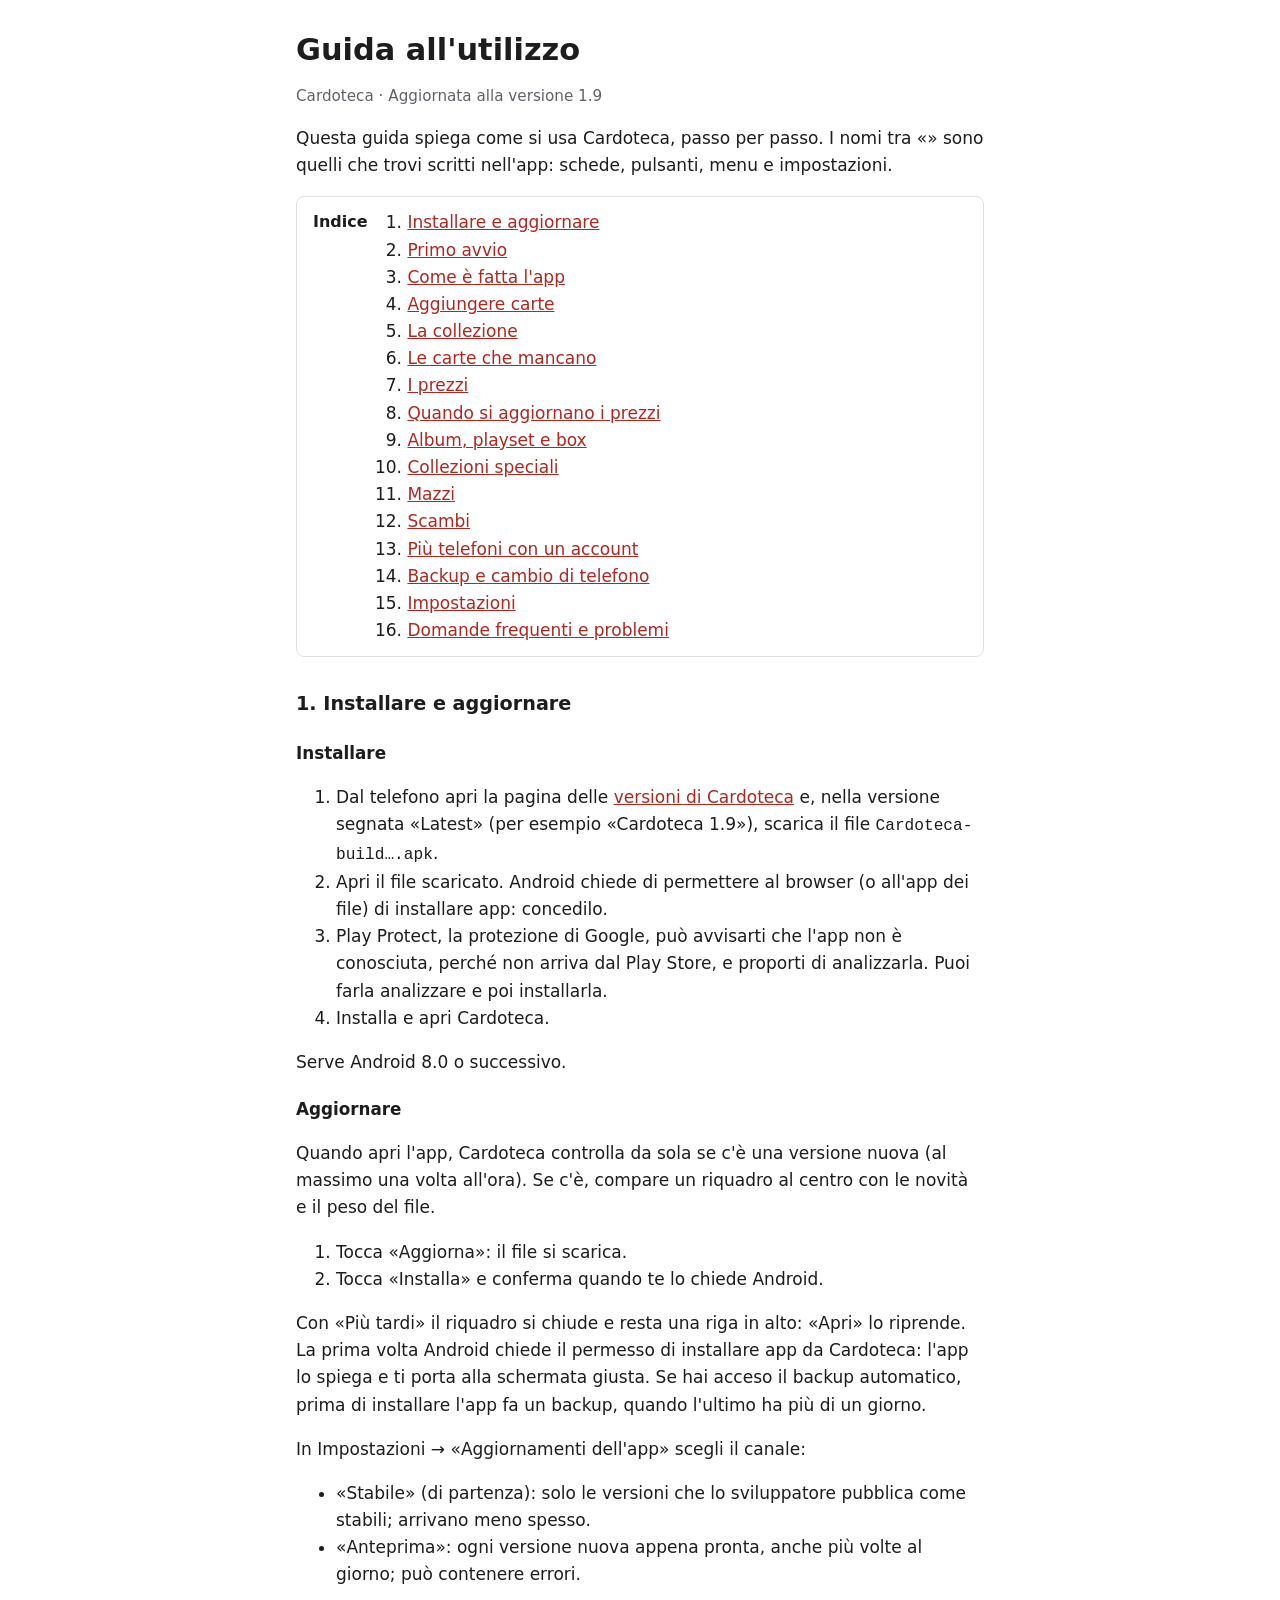
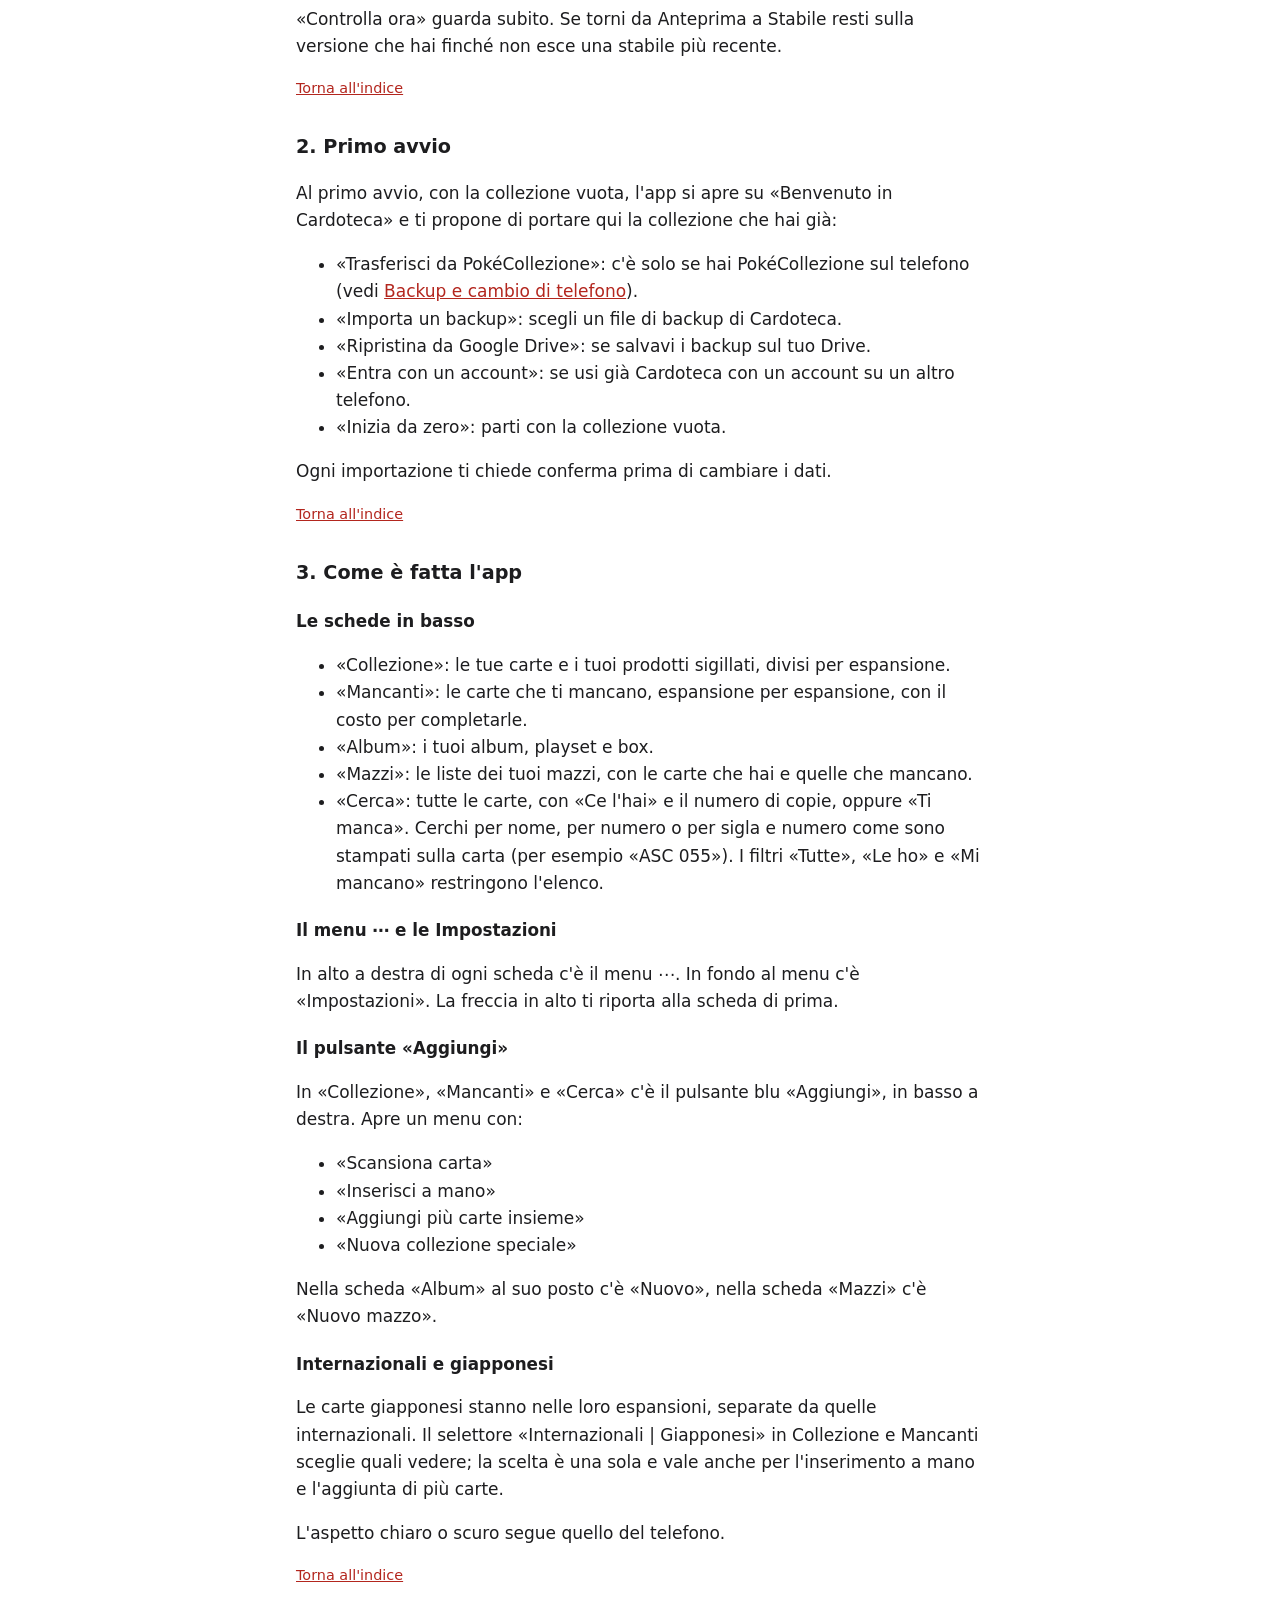
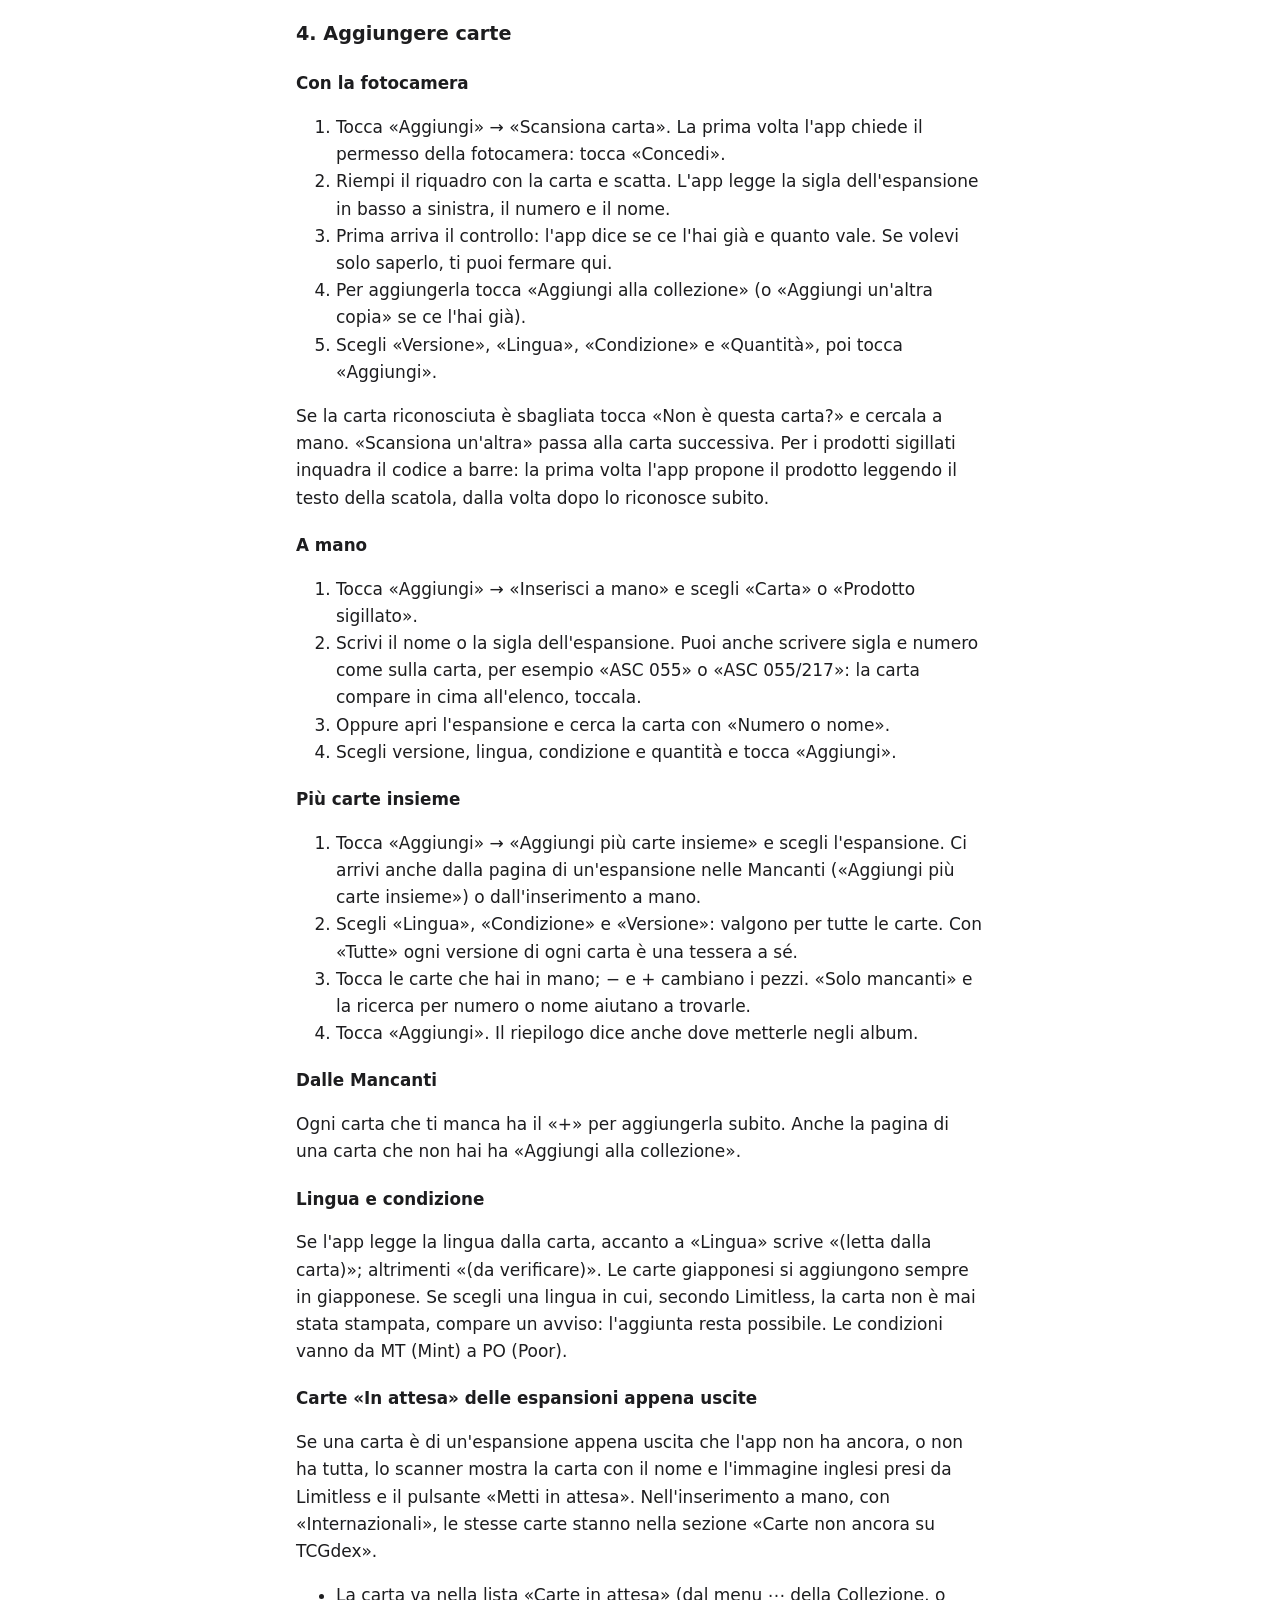
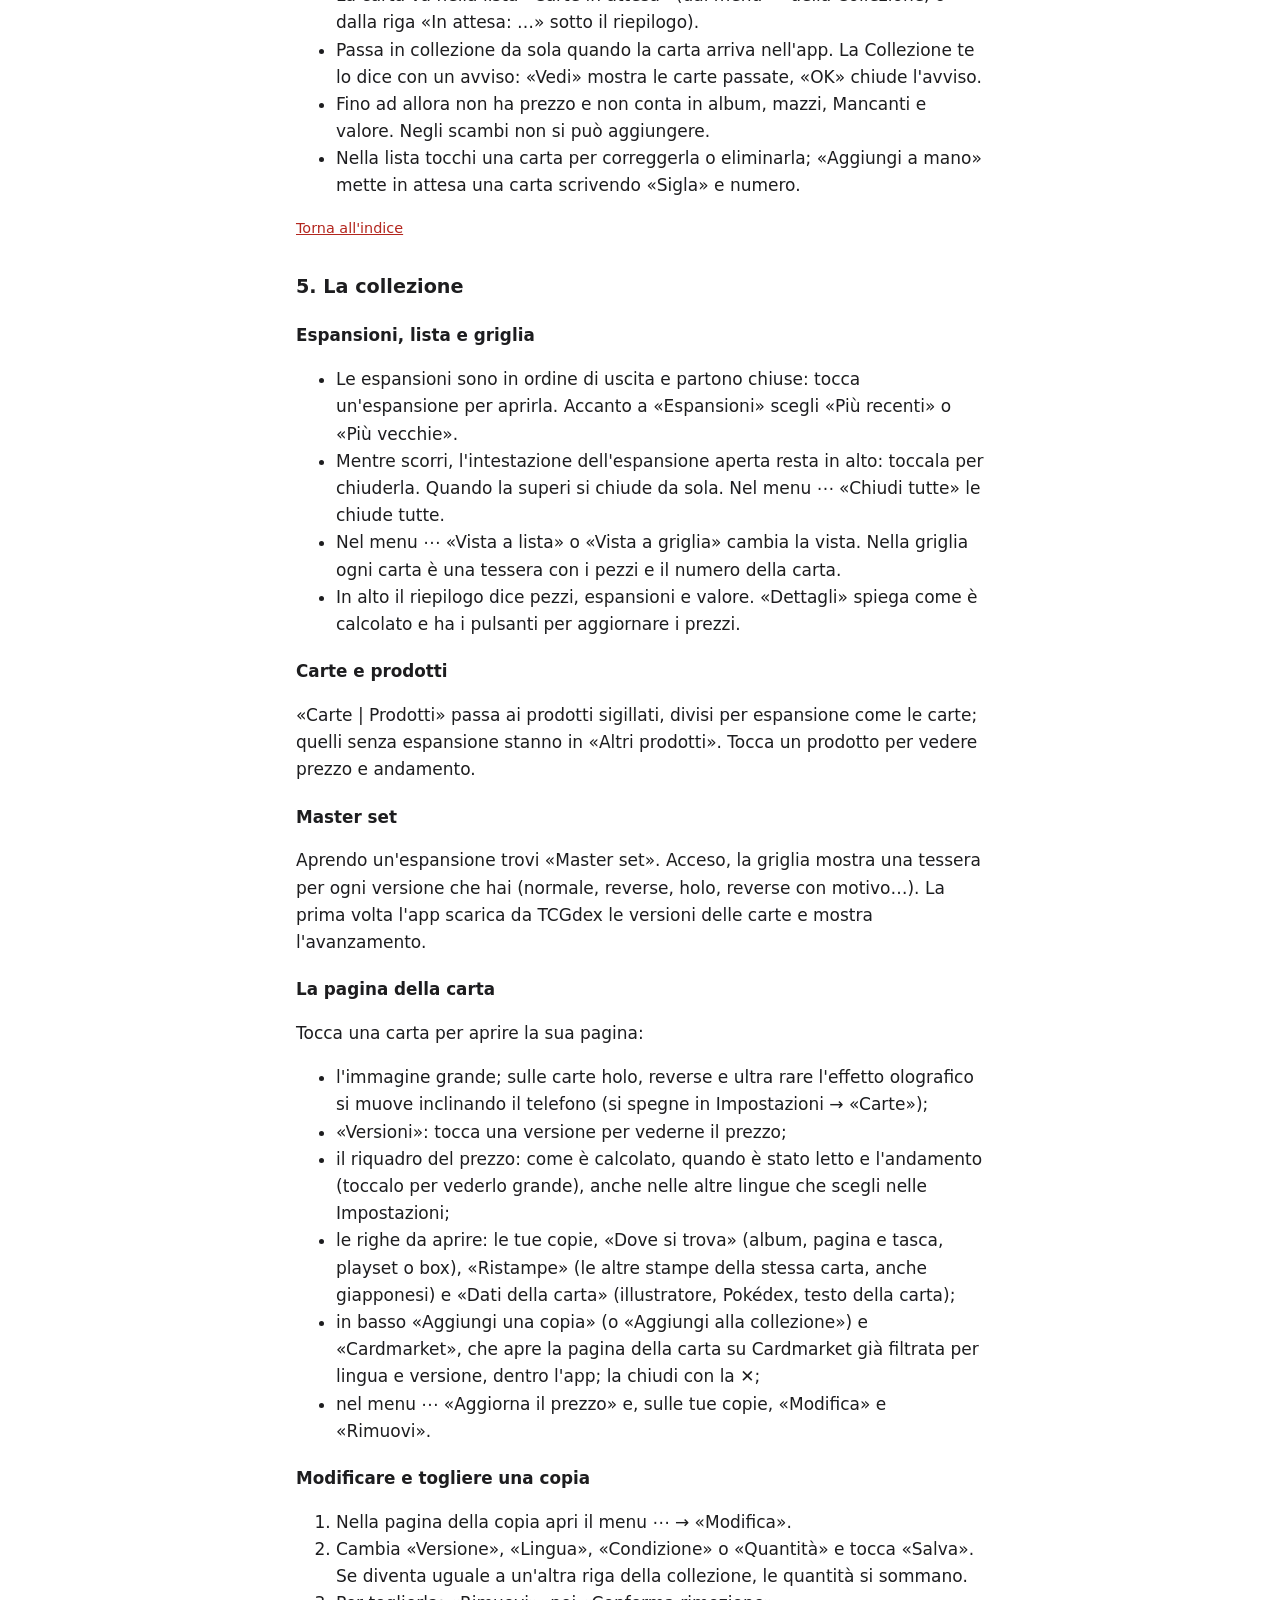
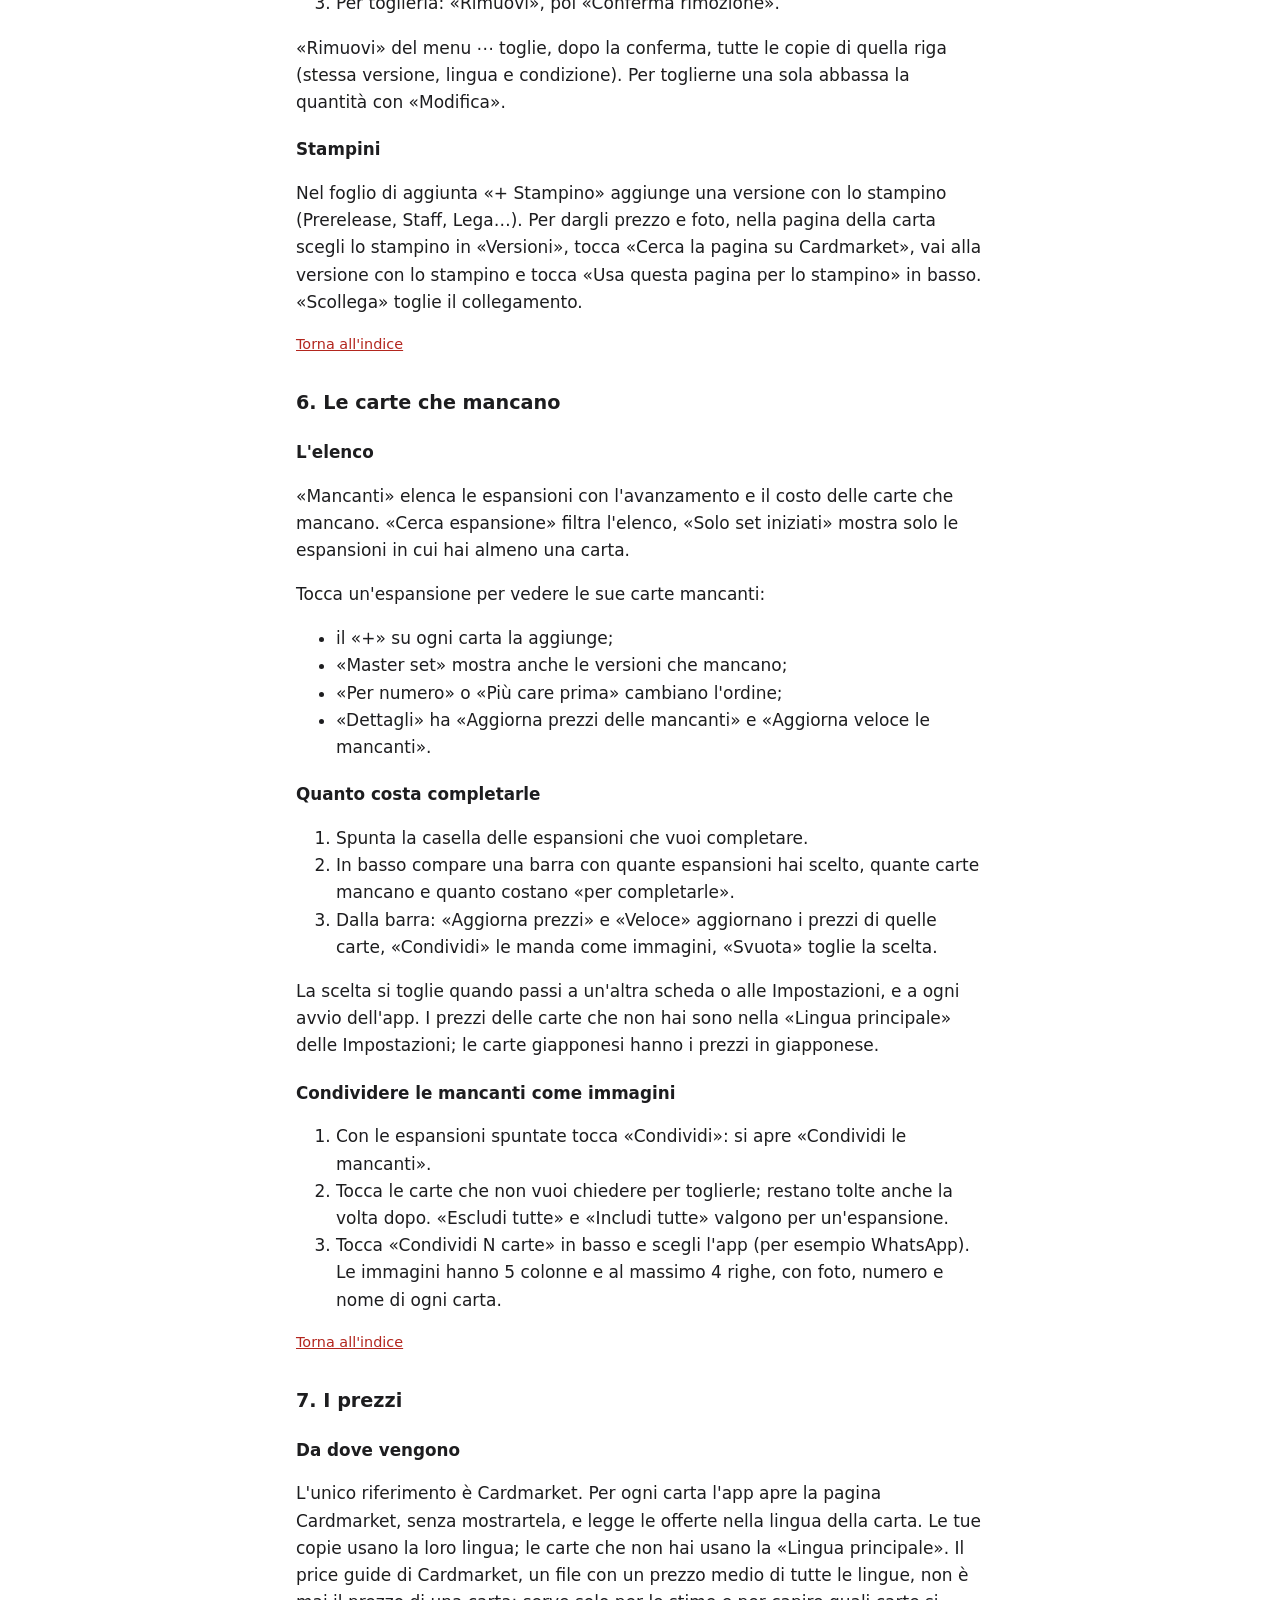
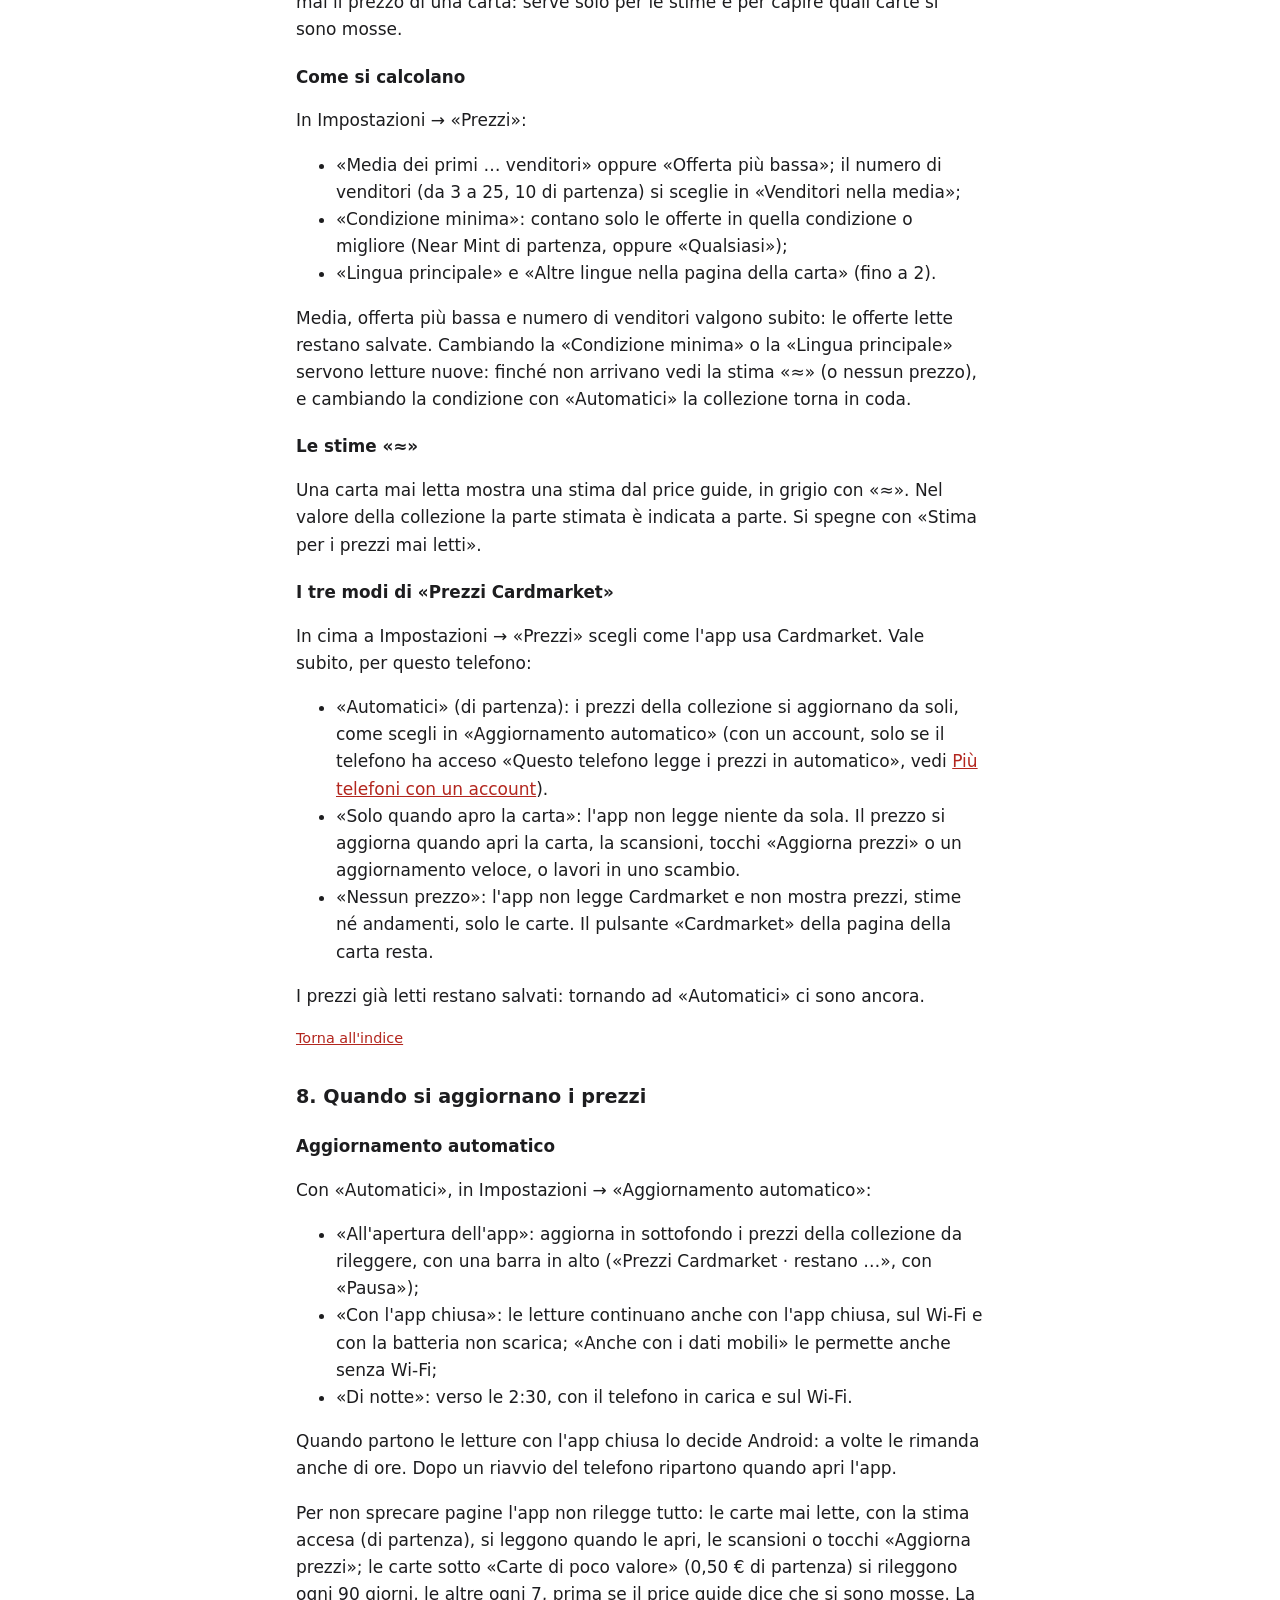
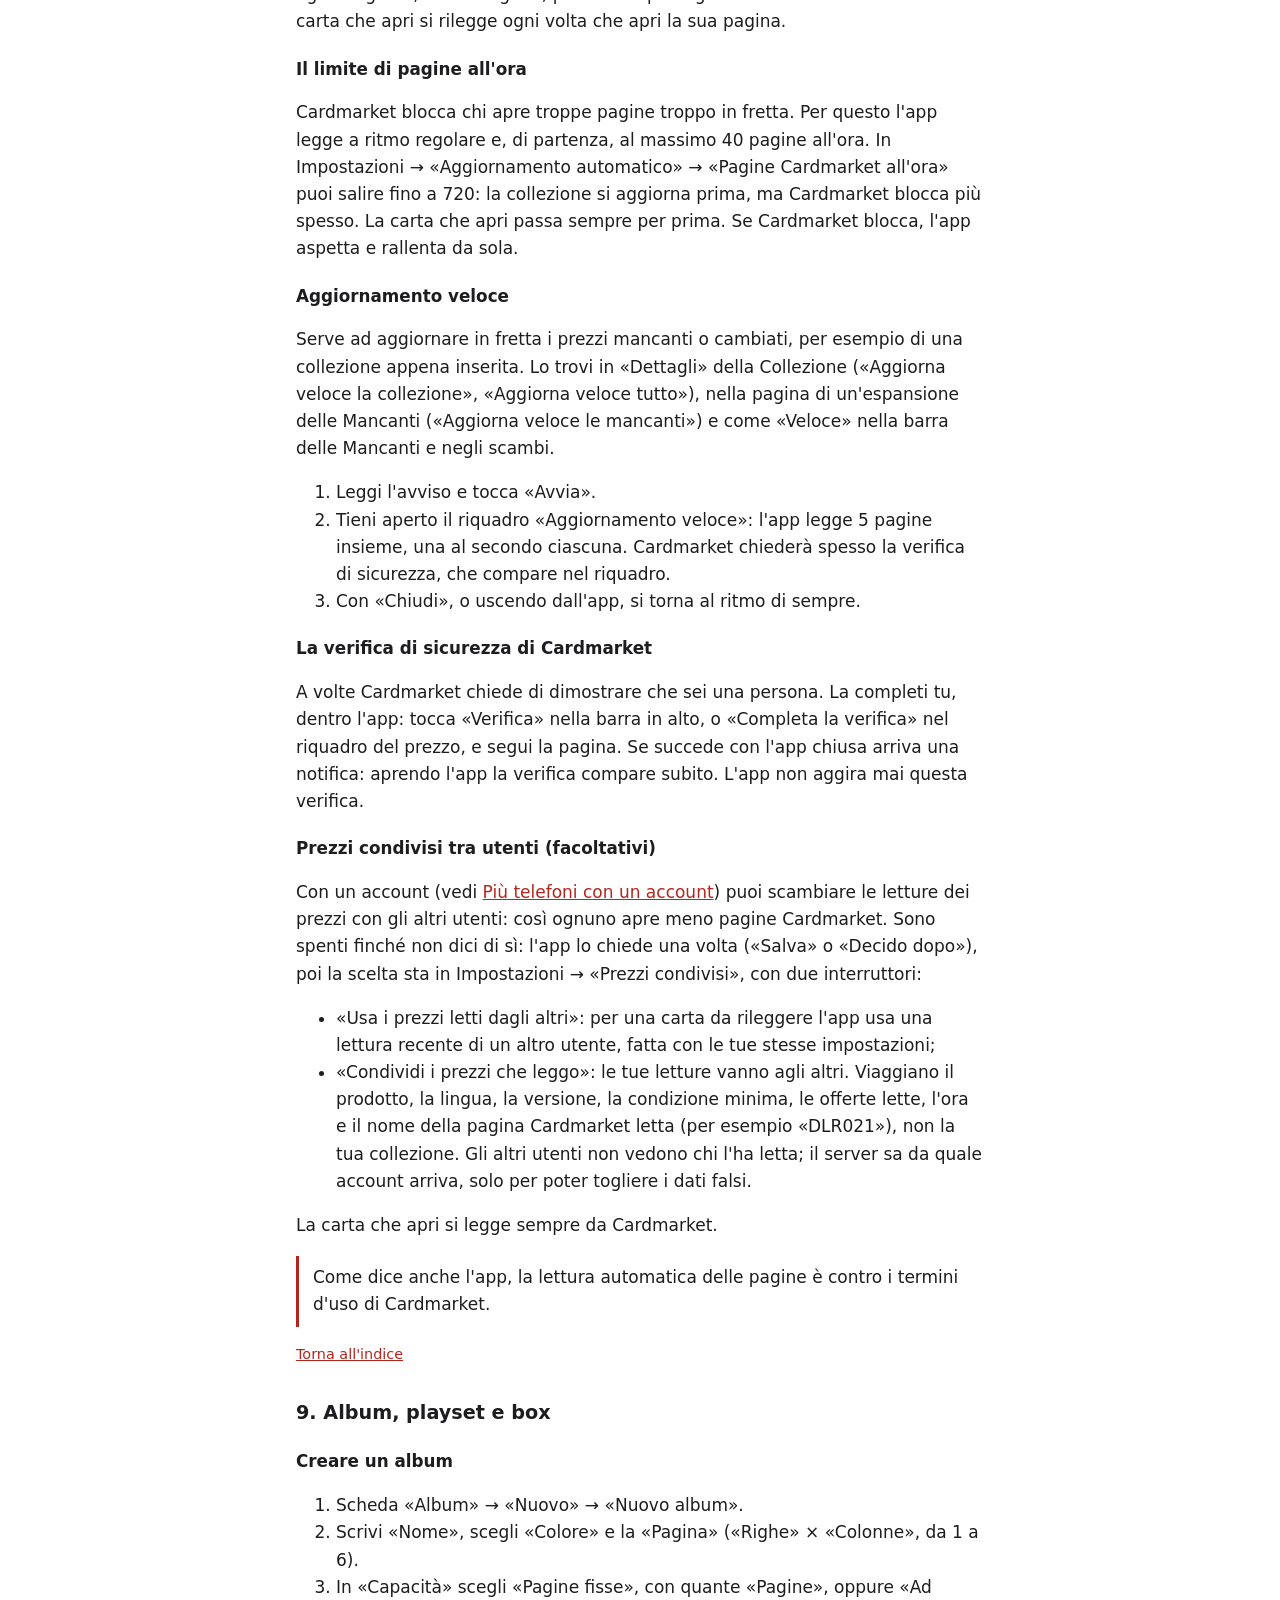
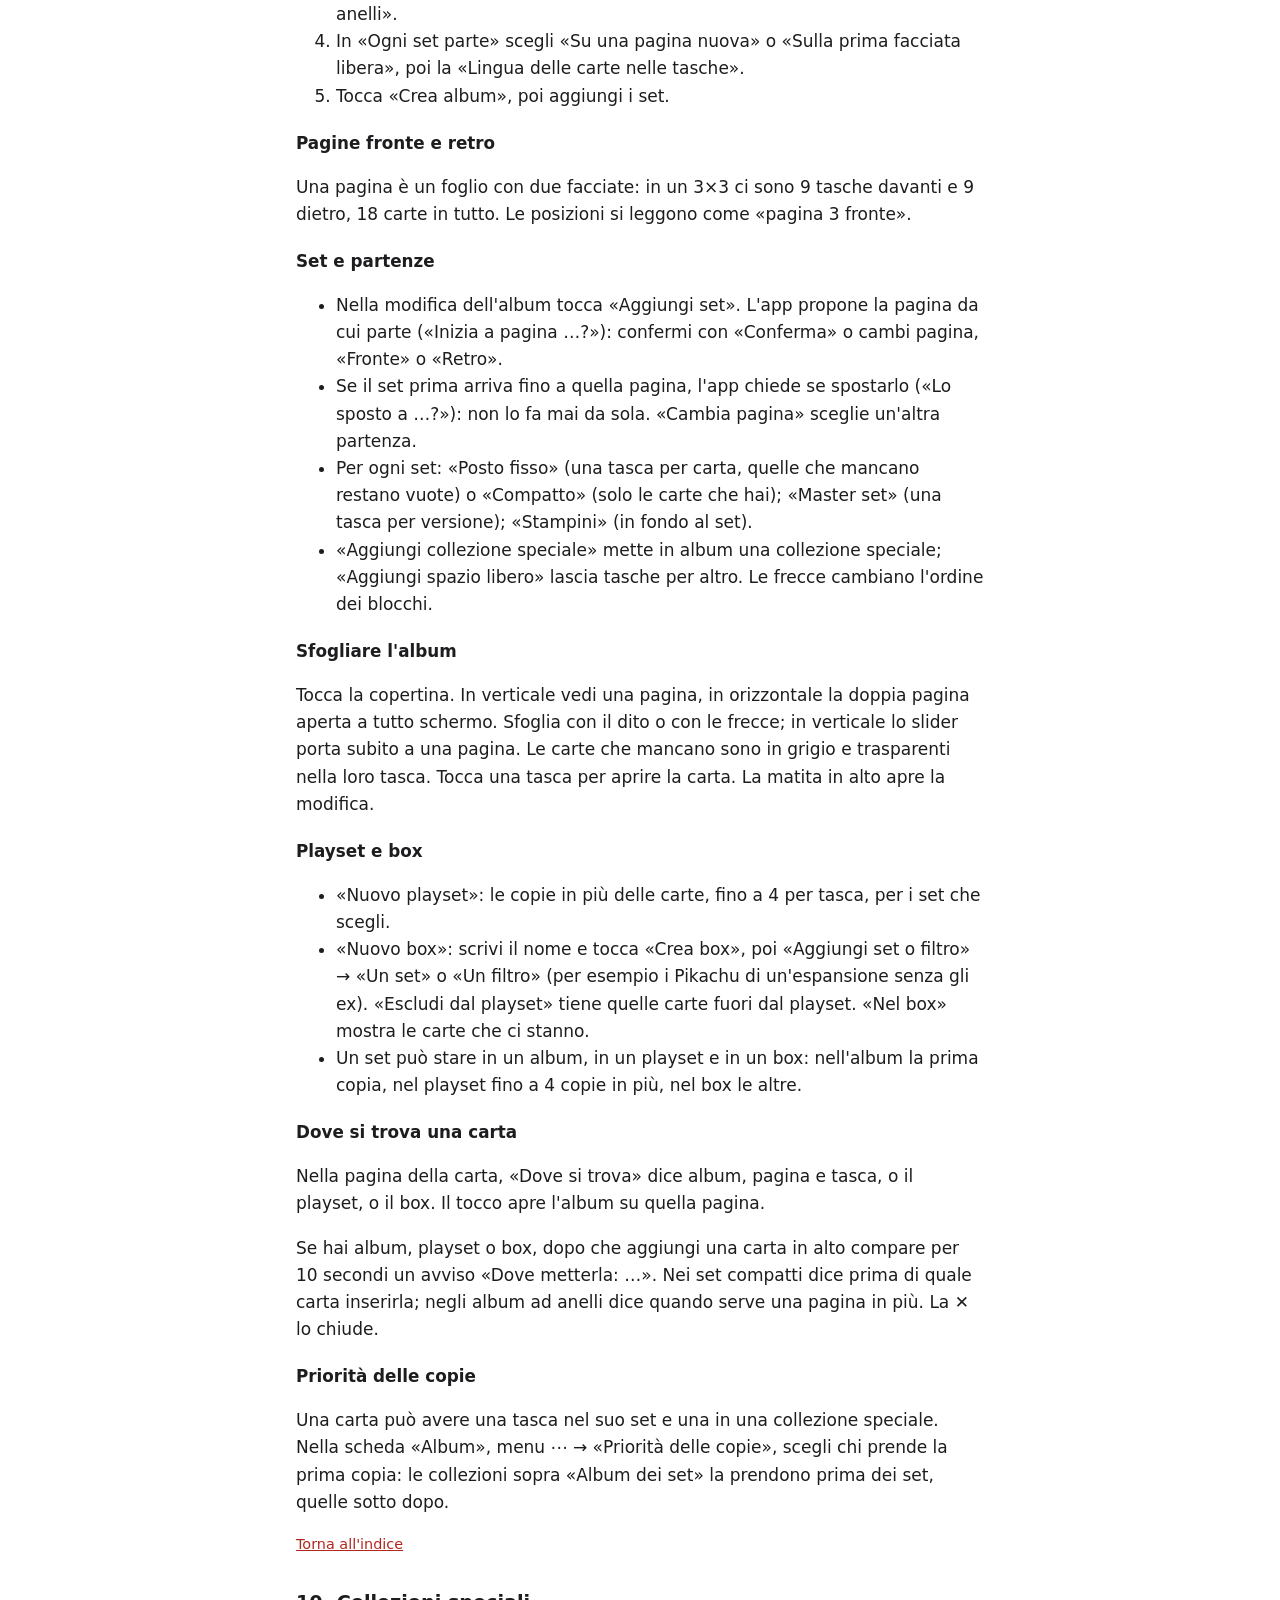
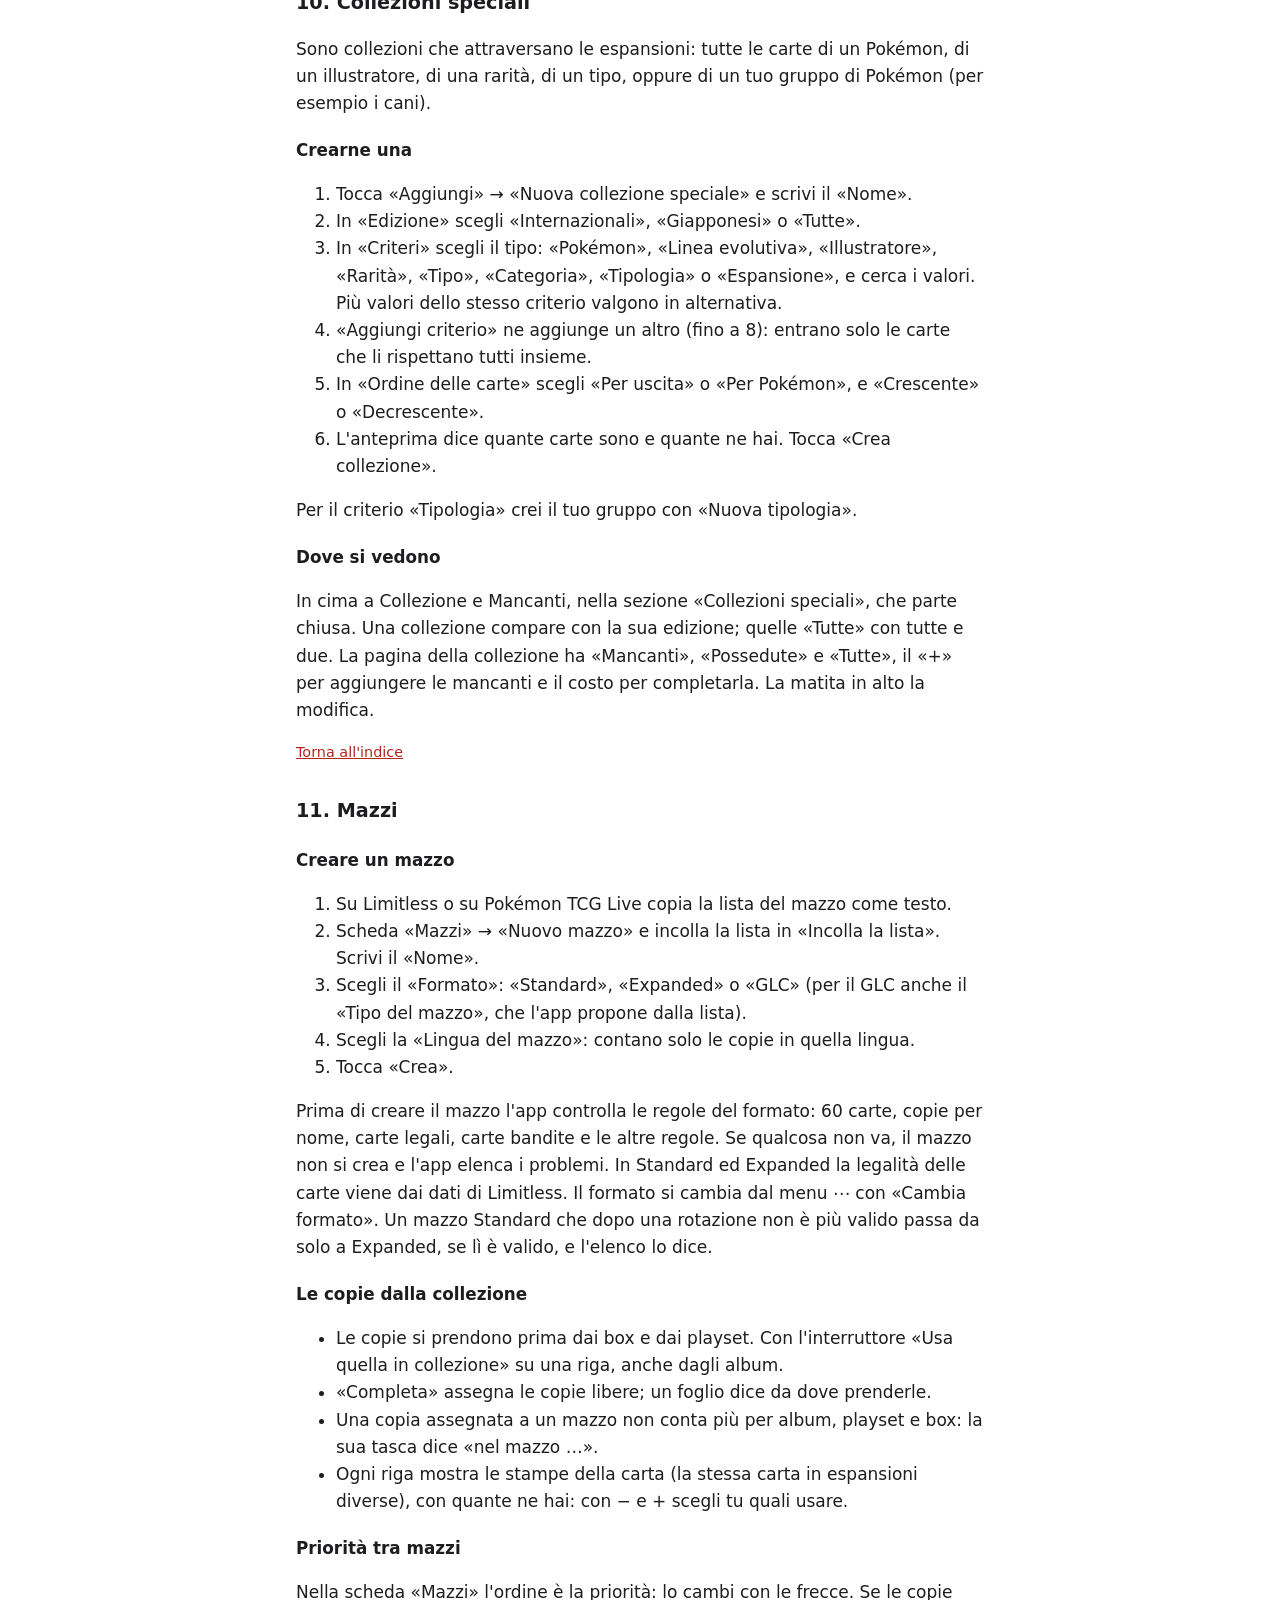
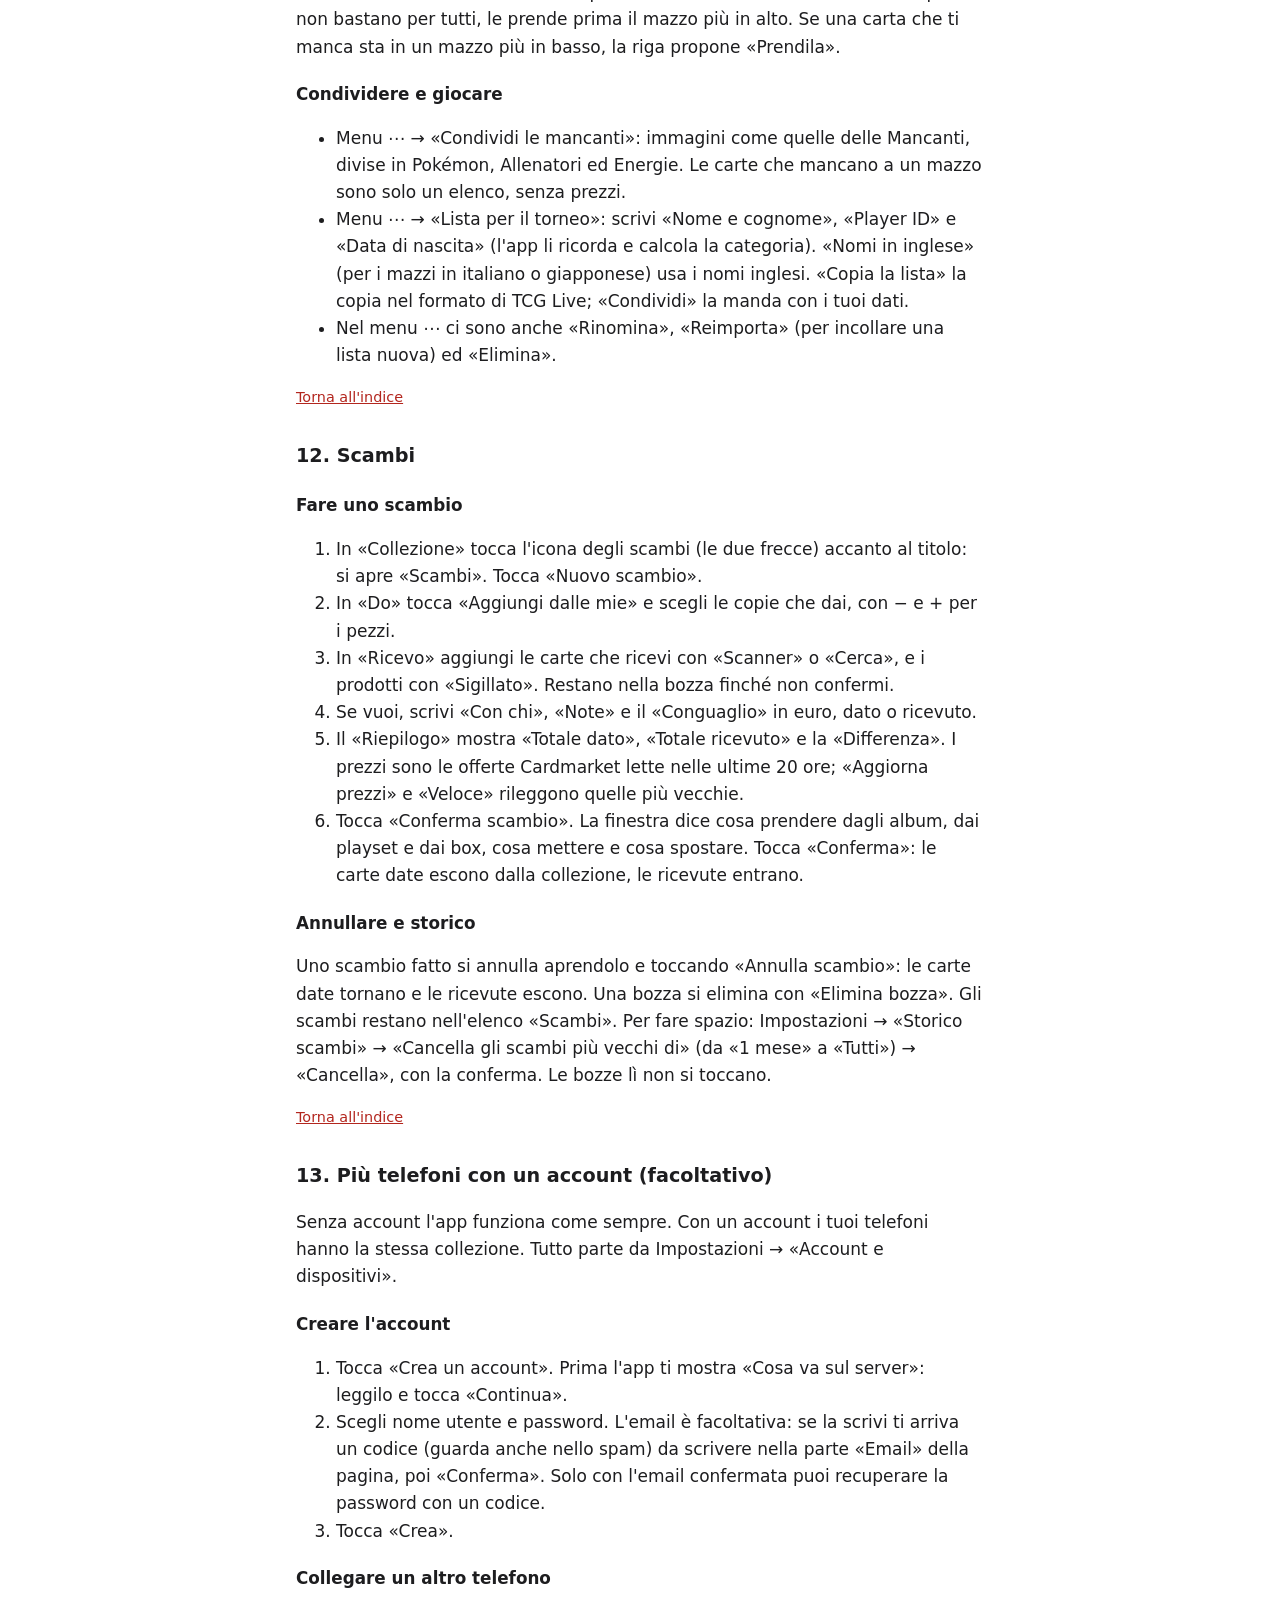
==== docs/guida.html @ 86c16d8f "README e sito" ====
<!doctype html>
<html lang="it">
<head>
<meta charset="utf-8">
<meta name="viewport" content="width=device-width, initial-scale=1">
<title>Guida all'utilizzo di Cardoteca</title>
<meta name="description" content="Come si usa Cardoteca: aggiungere carte, collezione, mancanti, prezzi Cardmarket, album, mazzi, scambi, backup.">
<link rel="stylesheet" href="style.css">
</head>
<body>
<main>
<h1>Guida all'utilizzo</h1>
<p class="muted">Cardoteca · Aggiornata alla versione 1.9</p>
<p>Questa guida spiega come si usa Cardoteca, passo per passo. I nomi tra «» sono quelli che trovi scritti nell'app:
schede, pulsanti, menu e impostazioni.</p>

<nav class="toc" aria-labelledby="indice">
<h2 id="indice">Indice</h2>
<ol>
<li><a href="#installare">Installare e aggiornare</a></li>
<li><a href="#primo-avvio">Primo avvio</a></li>
<li><a href="#come-e-fatta">Come è fatta l'app</a></li>
<li><a href="#aggiungere">Aggiungere carte</a></li>
<li><a href="#collezione">La collezione</a></li>
<li><a href="#mancanti">Le carte che mancano</a></li>
<li><a href="#prezzi">I prezzi</a></li>
<li><a href="#aggiornare-prezzi">Quando si aggiornano i prezzi</a></li>
<li><a href="#album">Album, playset e box</a></li>
<li><a href="#collezioni-speciali">Collezioni speciali</a></li>
<li><a href="#mazzi">Mazzi</a></li>
<li><a href="#scambi">Scambi</a></li>
<li><a href="#account">Più telefoni con un account</a></li>
<li><a href="#backup">Backup e cambio di telefono</a></li>
<li><a href="#impostazioni">Impostazioni</a></li>
<li><a href="#domande">Domande frequenti e problemi</a></li>
</ol>
</nav>

<section id="installare">
<h2>1. Installare e aggiornare</h2>
<h3>Installare</h3>
<ol>
<li>Dal telefono apri la pagina delle <a href="https://github.com/Pizz089/Cardoteca/releases">versioni di Cardoteca</a> e,
nella versione segnata «Latest» (per esempio «Cardoteca 1.9»), scarica il file <code>Cardoteca-build….apk</code>.</li>
<li>Apri il file scaricato. Android chiede di permettere al browser (o all'app dei file) di installare app: concedilo.</li>
<li>Play Protect, la protezione di Google, può avvisarti che l'app non è conosciuta, perché non arriva dal Play Store, e
proporti di analizzarla. Puoi farla analizzare e poi installarla.</li>
<li>Installa e apri Cardoteca.</li>
</ol>
<p>Serve Android 8.0 o successivo.</p>
<h3>Aggiornare</h3>
<p>Quando apri l'app, Cardoteca controlla da sola se c'è una versione nuova (al massimo una volta all'ora). Se c'è,
compare un riquadro al centro con le novità e il peso del file.</p>
<ol>
<li>Tocca «Aggiorna»: il file si scarica.</li>
<li>Tocca «Installa» e conferma quando te lo chiede Android.</li>
</ol>
<p>Con «Più tardi» il riquadro si chiude e resta una riga in alto: «Apri» lo riprende. La prima volta Android chiede il
permesso di installare app da Cardoteca: l'app lo spiega e ti porta alla schermata giusta. Se hai acceso il backup
automatico, prima di installare l'app fa un backup, quando l'ultimo ha più di un giorno.</p>
<p>In Impostazioni → «Aggiornamenti dell'app» scegli il canale:</p>
<ul>
<li>«Stabile» (di partenza): solo le versioni che lo sviluppatore pubblica come stabili; arrivano meno spesso.</li>
<li>«Anteprima»: ogni versione nuova appena pronta, anche più volte al giorno; può contenere errori.</li>
</ul>
<p>«Controlla ora» guarda subito. Se torni da Anteprima a Stabile resti sulla versione che hai finché non esce una
stabile più recente.</p>
<p class="back"><a href="#indice">Torna all'indice</a></p>
</section>

<section id="primo-avvio">
<h2>2. Primo avvio</h2>
<p>Al primo avvio, con la collezione vuota, l'app si apre su «Benvenuto in Cardoteca» e ti propone di portare qui la
collezione che hai già:</p>
<ul>
<li>«Trasferisci da PokéCollezione»: c'è solo se hai PokéCollezione sul telefono (vedi <a href="#backup">Backup e cambio di
telefono</a>).</li>
<li>«Importa un backup»: scegli un file di backup di Cardoteca.</li>
<li>«Ripristina da Google Drive»: se salvavi i backup sul tuo Drive.</li>
<li>«Entra con un account»: se usi già Cardoteca con un account su un altro telefono.</li>
<li>«Inizia da zero»: parti con la collezione vuota.</li>
</ul>
<p>Ogni importazione ti chiede conferma prima di cambiare i dati.</p>
<p class="back"><a href="#indice">Torna all'indice</a></p>
</section>

<section id="come-e-fatta">
<h2>3. Come è fatta l'app</h2>
<h3>Le schede in basso</h3>
<ul>
<li>«Collezione»: le tue carte e i tuoi prodotti sigillati, divisi per espansione.</li>
<li>«Mancanti»: le carte che ti mancano, espansione per espansione, con il costo per completarle.</li>
<li>«Album»: i tuoi album, playset e box.</li>
<li>«Mazzi»: le liste dei tuoi mazzi, con le carte che hai e quelle che mancano.</li>
<li>«Cerca»: tutte le carte, con «Ce l'hai» e il numero di copie, oppure «Ti manca». Cerchi per nome, per numero o per
sigla e numero come sono stampati sulla carta (per esempio «ASC 055»). I filtri «Tutte», «Le ho» e «Mi mancano»
restringono l'elenco.</li>
</ul>
<h3>Il menu ⋯ e le Impostazioni</h3>
<p>In alto a destra di ogni scheda c'è il menu ⋯. In fondo al menu c'è «Impostazioni». La freccia in alto ti riporta alla
scheda di prima.</p>
<h3>Il pulsante «Aggiungi»</h3>
<p>In «Collezione», «Mancanti» e «Cerca» c'è il pulsante blu «Aggiungi», in basso a destra. Apre un menu con:</p>
<ul>
<li>«Scansiona carta»</li>
<li>«Inserisci a mano»</li>
<li>«Aggiungi più carte insieme»</li>
<li>«Nuova collezione speciale»</li>
</ul>
<p>Nella scheda «Album» al suo posto c'è «Nuovo», nella scheda «Mazzi» c'è «Nuovo mazzo».</p>
<h3>Internazionali e giapponesi</h3>
<p>Le carte giapponesi stanno nelle loro espansioni, separate da quelle internazionali. Il selettore «Internazionali |
Giapponesi» in Collezione e Mancanti sceglie quali vedere; la scelta è una sola e vale anche per l'inserimento a mano e
l'aggiunta di più carte.</p>
<p>L'aspetto chiaro o scuro segue quello del telefono.</p>
<p class="back"><a href="#indice">Torna all'indice</a></p>
</section>

<section id="aggiungere">
<h2>4. Aggiungere carte</h2>
<h3>Con la fotocamera</h3>
<ol>
<li>Tocca «Aggiungi» → «Scansiona carta». La prima volta l'app chiede il permesso della fotocamera: tocca «Concedi».</li>
<li>Riempi il riquadro con la carta e scatta. L'app legge la sigla dell'espansione in basso a sinistra, il numero e il
nome.</li>
<li>Prima arriva il controllo: l'app dice se ce l'hai già e quanto vale. Se volevi solo saperlo, ti puoi fermare
qui.</li>
<li>Per aggiungerla tocca «Aggiungi alla collezione» (o «Aggiungi un'altra copia» se ce l'hai già).</li>
<li>Scegli «Versione», «Lingua», «Condizione» e «Quantità», poi tocca «Aggiungi».</li>
</ol>
<p>Se la carta riconosciuta è sbagliata tocca «Non è questa carta?» e cercala a mano. «Scansiona un'altra» passa alla carta
successiva. Per i prodotti sigillati inquadra il codice a barre: la prima volta l'app propone il prodotto leggendo il
testo della scatola, dalla volta dopo lo riconosce subito.</p>
<h3>A mano</h3>
<ol>
<li>Tocca «Aggiungi» → «Inserisci a mano» e scegli «Carta» o «Prodotto sigillato».</li>
<li>Scrivi il nome o la sigla dell'espansione. Puoi anche scrivere sigla e numero come sulla carta, per esempio «ASC 055»
o «ASC 055/217»: la carta compare in cima all'elenco, toccala.</li>
<li>Oppure apri l'espansione e cerca la carta con «Numero o nome».</li>
<li>Scegli versione, lingua, condizione e quantità e tocca «Aggiungi».</li>
</ol>
<h3>Più carte insieme</h3>
<ol>
<li>Tocca «Aggiungi» → «Aggiungi più carte insieme» e scegli l'espansione. Ci arrivi anche dalla pagina di un'espansione
nelle Mancanti («Aggiungi più carte insieme») o dall'inserimento a mano.</li>
<li>Scegli «Lingua», «Condizione» e «Versione»: valgono per tutte le carte. Con «Tutte» ogni versione di ogni carta è una
tessera a sé.</li>
<li>Tocca le carte che hai in mano; − e + cambiano i pezzi. «Solo mancanti» e la ricerca per numero o nome aiutano a
trovarle.</li>
<li>Tocca «Aggiungi». Il riepilogo dice anche dove metterle negli album.</li>
</ol>
<h3>Dalle Mancanti</h3>
<p>Ogni carta che ti manca ha il «+» per aggiungerla subito. Anche la pagina di una carta che non hai ha «Aggiungi alla
collezione».</p>
<h3>Lingua e condizione</h3>
<p>Se l'app legge la lingua dalla carta, accanto a «Lingua» scrive «(letta dalla carta)»; altrimenti «(da verificare)». Le
carte giapponesi si aggiungono sempre in giapponese. Se scegli una lingua in cui, secondo Limitless, la carta non è mai
stata stampata, compare un avviso: l'aggiunta resta possibile. Le condizioni vanno da MT (Mint) a PO (Poor).</p>
<h3>Carte «In attesa» delle espansioni appena uscite</h3>
<p>Se una carta è di un'espansione appena uscita che l'app non ha ancora, o non ha tutta, lo scanner mostra la carta con il
nome e l'immagine inglesi presi da Limitless e il pulsante «Metti in attesa». Nell'inserimento a mano, con
«Internazionali», le stesse carte stanno nella sezione «Carte non ancora su TCGdex».</p>
<ul>
<li>La carta va nella lista «Carte in attesa» (dal menu ⋯ della Collezione, o dalla riga «In attesa: …» sotto il
riepilogo).</li>
<li>Passa in collezione da sola quando la carta arriva nell'app. La Collezione te lo dice con un avviso: «Vedi» mostra
le carte passate, «OK» chiude l'avviso.</li>
<li>Fino ad allora non ha prezzo e non conta in album, mazzi, Mancanti e valore. Negli scambi non si può aggiungere.</li>
<li>Nella lista tocchi una carta per correggerla o eliminarla; «Aggiungi a mano» mette in attesa una carta scrivendo
«Sigla» e numero.</li>
</ul>
<p class="back"><a href="#indice">Torna all'indice</a></p>
</section>

<section id="collezione">
<h2>5. La collezione</h2>
<h3>Espansioni, lista e griglia</h3>
<ul>
<li>Le espansioni sono in ordine di uscita e partono chiuse: tocca un'espansione per aprirla. Accanto a «Espansioni»
scegli «Più recenti» o «Più vecchie».</li>
<li>Mentre scorri, l'intestazione dell'espansione aperta resta in alto: toccala per chiuderla. Quando la superi si chiude
da sola. Nel menu ⋯ «Chiudi tutte» le chiude tutte.</li>
<li>Nel menu ⋯ «Vista a lista» o «Vista a griglia» cambia la vista. Nella griglia ogni carta è una tessera con i pezzi e
il numero della carta.</li>
<li>In alto il riepilogo dice pezzi, espansioni e valore. «Dettagli» spiega come è calcolato e ha i pulsanti per
aggiornare i prezzi.</li>
</ul>
<h3>Carte e prodotti</h3>
<p>«Carte | Prodotti» passa ai prodotti sigillati, divisi per espansione come le carte; quelli senza espansione stanno in
«Altri prodotti». Tocca un prodotto per vedere prezzo e andamento.</p>
<h3>Master set</h3>
<p>Aprendo un'espansione trovi «Master set». Acceso, la griglia mostra una tessera per ogni versione che hai (normale,
reverse, holo, reverse con motivo…). La prima volta l'app scarica da TCGdex le versioni delle carte e mostra
l'avanzamento.</p>
<h3>La pagina della carta</h3>
<p>Tocca una carta per aprire la sua pagina:</p>
<ul>
<li>l'immagine grande; sulle carte holo, reverse e ultra rare l'effetto olografico si muove inclinando il telefono (si spegne in Impostazioni → «Carte»);</li>
<li>«Versioni»: tocca una versione per vederne il prezzo;</li>
<li>il riquadro del prezzo: come è calcolato, quando è stato letto e l'andamento (toccalo per vederlo grande), anche nelle
altre lingue che scegli nelle Impostazioni;</li>
<li>le righe da aprire: le tue copie, «Dove si trova» (album, pagina e tasca, playset o box), «Ristampe» (le altre stampe
della stessa carta, anche giapponesi) e «Dati della carta» (illustratore, Pokédex, testo della carta);</li>
<li>in basso «Aggiungi una copia» (o «Aggiungi alla collezione») e «Cardmarket», che apre la pagina della carta su
Cardmarket già filtrata per lingua e versione, dentro l'app; la chiudi con la ✕;</li>
<li>nel menu ⋯ «Aggiorna il prezzo» e, sulle tue copie, «Modifica» e «Rimuovi».</li>
</ul>
<h3>Modificare e togliere una copia</h3>
<ol>
<li>Nella pagina della copia apri il menu ⋯ → «Modifica».</li>
<li>Cambia «Versione», «Lingua», «Condizione» o «Quantità» e tocca «Salva». Se diventa uguale a un'altra riga della
collezione, le quantità si sommano.</li>
<li>Per toglierla: «Rimuovi», poi «Conferma rimozione».</li>
</ol>
<p>«Rimuovi» del menu ⋯ toglie, dopo la conferma, tutte le copie di quella riga (stessa versione, lingua e condizione). Per
toglierne una sola abbassa la quantità con «Modifica».</p>
<h3>Stampini</h3>
<p>Nel foglio di aggiunta «+ Stampino» aggiunge una versione con lo stampino (Prerelease, Staff, Lega…). Per dargli prezzo
e foto, nella pagina della carta scegli lo stampino in «Versioni», tocca «Cerca la pagina su Cardmarket», vai alla versione
con lo stampino e tocca «Usa questa pagina per lo stampino» in basso. «Scollega» toglie il collegamento.</p>
<p class="back"><a href="#indice">Torna all'indice</a></p>
</section>

<section id="mancanti">
<h2>6. Le carte che mancano</h2>
<h3>L'elenco</h3>
<p>«Mancanti» elenca le espansioni con l'avanzamento e il costo delle carte che mancano. «Cerca espansione» filtra
l'elenco, «Solo set iniziati» mostra solo le espansioni in cui hai almeno una carta.</p>
<p>Tocca un'espansione per vedere le sue carte mancanti:</p>
<ul>
<li>il «+» su ogni carta la aggiunge;</li>
<li>«Master set» mostra anche le versioni che mancano;</li>
<li>«Per numero» o «Più care prima» cambiano l'ordine;</li>
<li>«Dettagli» ha «Aggiorna prezzi delle mancanti» e «Aggiorna veloce le mancanti».</li>
</ul>
<h3>Quanto costa completarle</h3>
<ol>
<li>Spunta la casella delle espansioni che vuoi completare.</li>
<li>In basso compare una barra con quante espansioni hai scelto, quante carte mancano e quanto costano «per
completarle».</li>
<li>Dalla barra: «Aggiorna prezzi» e «Veloce» aggiornano i prezzi di quelle carte, «Condividi» le manda come immagini,
«Svuota» toglie la scelta.</li>
</ol>
<p>La scelta si toglie quando passi a un'altra scheda o alle Impostazioni, e a ogni avvio dell'app. I prezzi delle carte che non hai sono nella «Lingua principale» delle
Impostazioni; le carte giapponesi hanno i prezzi in giapponese.</p>
<h3>Condividere le mancanti come immagini</h3>
<ol>
<li>Con le espansioni spuntate tocca «Condividi»: si apre «Condividi le mancanti».</li>
<li>Tocca le carte che non vuoi chiedere per toglierle; restano tolte anche la volta dopo. «Escludi tutte» e «Includi tutte»
valgono per un'espansione.</li>
<li>Tocca «Condividi N carte» in basso e scegli l'app (per esempio WhatsApp). Le immagini hanno 5 colonne e al
massimo 4 righe, con foto, numero e nome di ogni carta.</li>
</ol>
<p class="back"><a href="#indice">Torna all'indice</a></p>
</section>

<section id="prezzi">
<h2>7. I prezzi</h2>
<h3>Da dove vengono</h3>
<p>L'unico riferimento è Cardmarket. Per ogni carta l'app apre la pagina Cardmarket, senza mostrartela, e legge le offerte
nella lingua della carta. Le tue copie usano la loro lingua; le carte che non hai usano la «Lingua principale». Il price
guide di Cardmarket, un file con un prezzo medio di tutte le lingue, non è mai il prezzo di una carta: serve solo per le
stime e per capire quali carte si sono mosse.</p>
<h3>Come si calcolano</h3>
<p>In Impostazioni → «Prezzi»:</p>
<ul>
<li>«Media dei primi … venditori» oppure «Offerta più bassa»; il numero di venditori (da 3 a 25, 10 di partenza) si sceglie in «Venditori nella media»;</li>
<li>«Condizione minima»: contano solo le offerte in quella condizione o migliore (Near Mint di partenza, oppure
«Qualsiasi»);</li>
<li>«Lingua principale» e «Altre lingue nella pagina della carta» (fino a 2).</li>
</ul>
<p>Media, offerta più bassa e numero di venditori valgono subito: le offerte lette restano salvate. Cambiando la «Condizione minima» o la «Lingua principale» servono letture nuove: finché non arrivano vedi la stima «≈» (o nessun prezzo), e cambiando la condizione con «Automatici» la collezione torna in coda.</p>
<h3>Le stime «≈»</h3>
<p>Una carta mai letta mostra una stima dal price guide, in grigio con «≈». Nel valore della collezione la parte stimata è
indicata a parte. Si spegne con «Stima per i prezzi mai letti».</p>
<h3>I tre modi di «Prezzi Cardmarket»</h3>
<p>In cima a Impostazioni → «Prezzi» scegli come l'app usa Cardmarket. Vale subito, per questo telefono:</p>
<ul>
<li>«Automatici» (di partenza): i prezzi della collezione si aggiornano da soli, come scegli in «Aggiornamento
automatico» (con un account, solo se il telefono ha acceso «Questo telefono legge i prezzi in automatico», vedi
<a href="#account">Più telefoni con un account</a>).</li>
<li>«Solo quando apro la carta»: l'app non legge niente da sola. Il prezzo si aggiorna quando apri la carta, la scansioni,
tocchi «Aggiorna prezzi» o un aggiornamento veloce, o lavori in uno scambio.</li>
<li>«Nessun prezzo»: l'app non legge Cardmarket e non mostra prezzi, stime né andamenti, solo le carte. Il pulsante
«Cardmarket» della pagina della carta resta.</li>
</ul>
<p>I prezzi già letti restano salvati: tornando ad «Automatici» ci sono ancora.</p>
<p class="back"><a href="#indice">Torna all'indice</a></p>
</section>

<section id="aggiornare-prezzi">
<h2>8. Quando si aggiornano i prezzi</h2>
<h3>Aggiornamento automatico</h3>
<p>Con «Automatici», in Impostazioni → «Aggiornamento automatico»:</p>
<ul>
<li>«All'apertura dell'app»: aggiorna in sottofondo i prezzi della collezione da rileggere, con una barra in alto
(«Prezzi Cardmarket · restano …», con «Pausa»);</li>
<li>«Con l'app chiusa»: le letture continuano anche con l'app chiusa, sul Wi-Fi e con la batteria non scarica; «Anche con
i dati mobili» le permette anche senza Wi-Fi;</li>
<li>«Di notte»: verso le 2:30, con il telefono in carica e sul Wi-Fi.</li>
</ul>
<p>Quando partono le letture con l'app chiusa lo decide Android: a volte le rimanda anche di ore. Dopo un riavvio del
telefono ripartono quando apri l'app.</p>
<p>Per non sprecare pagine l'app non rilegge tutto: le carte mai lette, con la stima accesa (di partenza), si leggono quando le apri, le scansioni o tocchi
«Aggiorna prezzi»; le carte sotto «Carte di poco valore» (0,50 € di partenza) si rileggono ogni 90 giorni, le altre ogni
7, prima se il price guide dice che si sono mosse. La carta che apri si rilegge ogni volta che apri la sua pagina.</p>
<h3>Il limite di pagine all'ora</h3>
<p>Cardmarket blocca chi apre troppe pagine troppo in fretta. Per questo l'app legge a ritmo regolare e, di partenza, al
massimo 40 pagine all'ora. In Impostazioni → «Aggiornamento automatico» → «Pagine Cardmarket all'ora» puoi salire fino a
720: la collezione si aggiorna prima, ma Cardmarket blocca più spesso. La carta che apri passa sempre per prima. Se
Cardmarket blocca, l'app aspetta e rallenta da sola.</p>
<h3>Aggiornamento veloce</h3>
<p>Serve ad aggiornare in fretta i prezzi mancanti o cambiati, per esempio di una collezione appena inserita. Lo trovi in
«Dettagli» della Collezione («Aggiorna veloce la collezione», «Aggiorna veloce tutto»), nella pagina di un'espansione
delle Mancanti («Aggiorna veloce le mancanti») e come «Veloce» nella barra delle Mancanti e negli scambi.</p>
<ol>
<li>Leggi l'avviso e tocca «Avvia».</li>
<li>Tieni aperto il riquadro «Aggiornamento veloce»: l'app legge 5 pagine insieme, una al secondo ciascuna. Cardmarket
chiederà spesso la verifica di sicurezza, che compare nel riquadro.</li>
<li>Con «Chiudi», o uscendo dall'app, si torna al ritmo di sempre.</li>
</ol>
<h3>La verifica di sicurezza di Cardmarket</h3>
<p>A volte Cardmarket chiede di dimostrare che sei una persona. La completi tu, dentro l'app: tocca «Verifica» nella barra
in alto, o «Completa la verifica» nel riquadro del prezzo, e segui la pagina. Se succede con l'app chiusa arriva una
notifica: aprendo l'app la verifica compare subito. L'app non aggira mai questa verifica.</p>
<h3>Prezzi condivisi tra utenti (facoltativi)</h3>
<p>Con un account (vedi <a href="#account">Più telefoni con un account</a>) puoi scambiare le letture dei prezzi con gli
altri utenti: così ognuno apre meno pagine Cardmarket. Sono spenti finché non dici di sì: l'app lo chiede una volta
(«Salva» o «Decido dopo»), poi la scelta sta in Impostazioni → «Prezzi condivisi», con due interruttori:</p>
<ul>
<li>«Usa i prezzi letti dagli altri»: per una carta da rileggere l'app usa una lettura recente di un altro utente, fatta
con le tue stesse impostazioni;</li>
<li>«Condividi i prezzi che leggo»: le tue letture vanno agli altri. Viaggiano il prodotto, la lingua, la versione, la condizione minima, le offerte lette, l'ora e il nome della pagina
Cardmarket letta (per esempio «DLR021»), non la tua collezione. Gli altri utenti non vedono chi l'ha letta; il server sa da
quale account arriva, solo per poter togliere i dati falsi.</li>
</ul>
<p>La carta che apri si legge sempre da Cardmarket.</p>
<p class="note">Come dice anche l'app, la lettura automatica delle pagine è contro i termini d'uso di Cardmarket.</p>
<p class="back"><a href="#indice">Torna all'indice</a></p>
</section>

<section id="album">
<h2>9. Album, playset e box</h2>
<h3>Creare un album</h3>
<ol>
<li>Scheda «Album» → «Nuovo» → «Nuovo album».</li>
<li>Scrivi «Nome», scegli «Colore» e la «Pagina» («Righe» × «Colonne», da 1 a 6).</li>
<li>In «Capacità» scegli «Pagine fisse», con quante «Pagine», oppure «Ad anelli».</li>
<li>In «Ogni set parte» scegli «Su una pagina nuova» o «Sulla prima facciata libera», poi la «Lingua delle carte nelle
tasche».</li>
<li>Tocca «Crea album», poi aggiungi i set.</li>
</ol>
<h3>Pagine fronte e retro</h3>
<p>Una pagina è un foglio con due facciate: in un 3×3 ci sono 9 tasche davanti e 9 dietro, 18 carte in tutto. Le posizioni
si leggono come «pagina 3 fronte».</p>
<h3>Set e partenze</h3>
<ul>
<li>Nella modifica dell'album tocca «Aggiungi set». L'app propone la pagina da cui parte («Inizia a pagina …?»): confermi
con «Conferma» o cambi pagina, «Fronte» o «Retro».</li>
<li>Se il set prima arriva fino a quella pagina, l'app chiede se spostarlo («Lo sposto a …?»): non lo fa mai da sola.
«Cambia pagina» sceglie un'altra partenza.</li>
<li>Per ogni set: «Posto fisso» (una tasca per carta, quelle che mancano restano vuote) o «Compatto» (solo le carte che
hai); «Master set» (una tasca per versione); «Stampini» (in fondo al set).</li>
<li>«Aggiungi collezione speciale» mette in album una collezione speciale; «Aggiungi spazio libero» lascia tasche per altro.
Le frecce cambiano l'ordine dei blocchi.</li>
</ul>
<h3>Sfogliare l'album</h3>
<p>Tocca la copertina. In verticale vedi una pagina, in orizzontale la doppia pagina aperta a tutto schermo. Sfoglia con il
dito o con le frecce; in verticale lo slider porta subito a una pagina. Le carte che mancano sono in grigio e trasparenti
nella loro tasca. Tocca una tasca per aprire la carta. La matita in alto apre la modifica.</p>
<h3>Playset e box</h3>
<ul>
<li>«Nuovo playset»: le copie in più delle carte, fino a 4 per tasca, per i set che scegli.</li>
<li>«Nuovo box»: scrivi il nome e tocca «Crea box», poi «Aggiungi set o filtro» → «Un set» o «Un filtro» (per esempio i
Pikachu di un'espansione senza gli ex). «Escludi dal playset» tiene quelle carte fuori dal playset. «Nel box» mostra le
carte che ci stanno.</li>
<li>Un set può stare in un album, in un playset e in un box: nell'album la prima copia, nel playset fino a 4 copie in
più, nel box le altre.</li>
</ul>
<h3>Dove si trova una carta</h3>
<p>Nella pagina della carta, «Dove si trova» dice album, pagina e tasca, o il playset, o il box. Il tocco apre l'album su
quella pagina.</p>
<p>Se hai album, playset o box, dopo che aggiungi una carta in alto compare per 10 secondi un avviso «Dove metterla: …». Nei set compatti dice prima di
quale carta inserirla; negli album ad anelli dice quando serve una pagina in più. La ✕ lo chiude.</p>
<h3>Priorità delle copie</h3>
<p>Una carta può avere una tasca nel suo set e una in una collezione speciale. Nella scheda «Album», menu ⋯ → «Priorità
delle copie», scegli chi prende la prima copia: le collezioni sopra «Album dei set» la prendono prima dei set, quelle
sotto dopo.</p>
<p class="back"><a href="#indice">Torna all'indice</a></p>
</section>

<section id="collezioni-speciali">
<h2>10. Collezioni speciali</h2>
<p>Sono collezioni che attraversano le espansioni: tutte le carte di un Pokémon, di un illustratore, di una rarità, di un
tipo, oppure di un tuo gruppo di Pokémon (per esempio i cani).</p>
<h3>Crearne una</h3>
<ol>
<li>Tocca «Aggiungi» → «Nuova collezione speciale» e scrivi il «Nome».</li>
<li>In «Edizione» scegli «Internazionali», «Giapponesi» o «Tutte».</li>
<li>In «Criteri» scegli il tipo: «Pokémon», «Linea evolutiva», «Illustratore», «Rarità», «Tipo», «Categoria»,
«Tipologia» o «Espansione», e cerca i valori. Più valori dello stesso criterio valgono in alternativa.</li>
<li>«Aggiungi criterio» ne aggiunge un altro (fino a 8): entrano solo le carte che li rispettano tutti insieme.</li>
<li>In «Ordine delle carte» scegli «Per uscita» o «Per Pokémon», e «Crescente» o «Decrescente».</li>
<li>L'anteprima dice quante carte sono e quante ne hai. Tocca «Crea collezione».</li>
</ol>
<p>Per il criterio «Tipologia» crei il tuo gruppo con «Nuova tipologia».</p>
<h3>Dove si vedono</h3>
<p>In cima a Collezione e Mancanti, nella sezione «Collezioni speciali», che parte chiusa. Una collezione compare con la sua
edizione; quelle «Tutte» con tutte e due. La pagina della collezione ha «Mancanti», «Possedute» e «Tutte», il «+» per
aggiungere le mancanti e il costo per completarla. La matita in alto la modifica.</p>
<p class="back"><a href="#indice">Torna all'indice</a></p>
</section>

<section id="mazzi">
<h2>11. Mazzi</h2>
<h3>Creare un mazzo</h3>
<ol>
<li>Su Limitless o su Pokémon TCG Live copia la lista del mazzo come testo.</li>
<li>Scheda «Mazzi» → «Nuovo mazzo» e incolla la lista in «Incolla la lista». Scrivi il «Nome».</li>
<li>Scegli il «Formato»: «Standard», «Expanded» o «GLC» (per il GLC anche il «Tipo del mazzo», che l'app propone dalla
lista).</li>
<li>Scegli la «Lingua del mazzo»: contano solo le copie in quella lingua.</li>
<li>Tocca «Crea».</li>
</ol>
<p>Prima di creare il mazzo l'app controlla le regole del formato: 60 carte, copie per nome, carte legali, carte bandite e le
altre regole. Se qualcosa non va, il mazzo non si crea e l'app elenca i problemi. In Standard ed Expanded la legalità
delle carte viene dai dati di Limitless. Il formato si cambia dal menu ⋯ con «Cambia formato». Un mazzo Standard che dopo
una rotazione non è più valido passa da solo a Expanded, se lì è valido, e l'elenco lo dice.</p>
<h3>Le copie dalla collezione</h3>
<ul>
<li>Le copie si prendono prima dai box e dai playset. Con l'interruttore «Usa quella in collezione» su una riga, anche
dagli album.</li>
<li>«Completa» assegna le copie libere; un foglio dice da dove prenderle.</li>
<li>Una copia assegnata a un mazzo non conta più per album, playset e box: la sua tasca dice «nel mazzo …».</li>
<li>Ogni riga mostra le stampe della carta (la stessa carta in espansioni diverse), con quante ne hai: con − e + scegli
tu quali usare.</li>
</ul>
<h3>Priorità tra mazzi</h3>
<p>Nella scheda «Mazzi» l'ordine è la priorità: lo cambi con le frecce. Se le copie non bastano per tutti, le prende prima il
mazzo più in alto. Se una carta che ti manca sta in un mazzo più in basso, la riga propone «Prendila».</p>
<h3>Condividere e giocare</h3>
<ul>
<li>Menu ⋯ → «Condividi le mancanti»: immagini come quelle delle Mancanti, divise in Pokémon, Allenatori ed Energie. Le
carte che mancano a un mazzo sono solo un elenco, senza prezzi.</li>
<li>Menu ⋯ → «Lista per il torneo»: scrivi «Nome e cognome», «Player ID» e «Data di nascita» (l'app li ricorda e calcola
la categoria). «Nomi in inglese» (per i mazzi in italiano o giapponese) usa i nomi inglesi. «Copia la lista» la copia nel formato di TCG Live; «Condividi» la
manda con i tuoi dati.</li>
<li>Nel menu ⋯ ci sono anche «Rinomina», «Reimporta» (per incollare una lista nuova) ed «Elimina».</li>
</ul>
<p class="back"><a href="#indice">Torna all'indice</a></p>
</section>

<section id="scambi">
<h2>12. Scambi</h2>
<h3>Fare uno scambio</h3>
<ol>
<li>In «Collezione» tocca l'icona degli scambi (le due frecce) accanto al titolo: si apre «Scambi». Tocca «Nuovo
scambio».</li>
<li>In «Do» tocca «Aggiungi dalle mie» e scegli le copie che dai, con − e + per i pezzi.</li>
<li>In «Ricevo» aggiungi le carte che ricevi con «Scanner» o «Cerca», e i prodotti con «Sigillato». Restano nella bozza
finché non confermi.</li>
<li>Se vuoi, scrivi «Con chi», «Note» e il «Conguaglio» in euro, dato o ricevuto.</li>
<li>Il «Riepilogo» mostra «Totale dato», «Totale ricevuto» e la «Differenza». I prezzi sono le offerte Cardmarket lette
nelle ultime 20 ore; «Aggiorna prezzi» e «Veloce» rileggono quelle più vecchie.</li>
<li>Tocca «Conferma scambio». La finestra dice cosa prendere dagli album, dai playset e dai box, cosa mettere e cosa
spostare. Tocca «Conferma»: le carte date escono dalla collezione, le ricevute entrano.</li>
</ol>
<h3>Annullare e storico</h3>
<p>Uno scambio fatto si annulla aprendolo e toccando «Annulla scambio»: le carte date tornano e le ricevute escono. Una
bozza si elimina con «Elimina bozza». Gli scambi restano nell'elenco «Scambi». Per fare spazio: Impostazioni → «Storico
scambi» → «Cancella gli scambi più vecchi di» (da «1 mese» a «Tutti») → «Cancella», con la conferma. Le bozze lì non si
toccano.</p>
<p class="back"><a href="#indice">Torna all'indice</a></p>
</section>

<section id="account">
<h2>13. Più telefoni con un account (facoltativo)</h2>
<p>Senza account l'app funziona come sempre. Con un account i tuoi telefoni hanno la stessa collezione. Tutto parte da
Impostazioni → «Account e dispositivi».</p>
<h3>Creare l'account</h3>
<ol>
<li>Tocca «Crea un account». Prima l'app ti mostra «Cosa va sul server»: leggilo e tocca «Continua».</li>
<li>Scegli nome utente e password. L'email è facoltativa: se la scrivi ti arriva un codice (guarda anche
nello spam) da scrivere nella parte «Email» della pagina, poi «Conferma». Solo con l'email confermata puoi recuperare la
password con un codice.</li>
<li>Tocca «Crea».</li>
</ol>
<h3>Collegare un altro telefono</h3>
<ol>
<li>Sul telefono già collegato tocca «Aggiungi un dispositivo»: compaiono un codice di 8 caratteri e un QR, validi per
pochi minuti.</li>
<li>Sull'altro telefono, in «Account e dispositivi», tocca «Collega con un codice» e scrivi il codice, oppure tocca lì
«Inquadra il QR».</li>
</ol>
<p>Puoi anche entrare con «Accedi», nome utente e password («Password dimenticata» se non la ricordi). Puoi collegare fino a 5
dispositivi; «Togli» ne scollega uno.</p>
<h3>Cosa si tiene uguale</h3>
<p>Copie, sigillati, album, mazzi, scambi, carte in attesa, collezioni speciali, i prezzi letti e alcune preferenze (master
set, carte escluse dalla condivisione). Una modifica arriva sugli altri telefoni entro una quindicina di secondi con l'app aperta, di solito entro
un quarto d'ora con l'app chiusa (quando parte lo decide Android). Senza rete ogni telefono lavora da solo e invia dopo. Le impostazioni restano di ogni
telefono. «Sincronizza ora» invia e riceve subito.</p>
<p>Se entri in un account che ha già una collezione con un telefono che ne ha una sua, l'app non mescola le due: puoi solo sostituire i
dati del telefono con quelli dell'account («Sostituisci», con un backup completo prima) o uscire («Annulla ed esci»).</p>
<h3>I telefoni che leggono i prezzi</h3>
<p>In «Telefoni che leggono i prezzi» l'interruttore «Questo telefono legge i prezzi in automatico» dice quali telefoni
aggiornano i prezzi da soli: se sono più d'uno si dividono le carte. Le letture che chiedi tu, come aprire una carta,
funzionano su tutti. Le carte in attesa passano in collezione sul primo telefono che legge i prezzi (con un solo telefono nell'account passano
comunque). Passando a «Solo quando apro la carta» o «Nessun prezzo» l'interruttore si spegne, e tornando ad «Automatici»
resta spento finché non lo riaccendi tu.</p>
<h3>Cosa va sul server</h3>
<p>Sul server gestito dallo sviluppatore vanno il nome utente, l'email se la scrivi, il nome dei dispositivi, le righe della
collezione, i prezzi letti e alcune preferenze, non le immagini; per poco tempo anche l'indirizzo IP e la data dell'ultimo contatto e, se accendi i prezzi condivisi, le letture che condividi. La password non lascia mai il telefono. I dettagli sono
nella schermata «Cosa va sul server» e nell'<a href="privacy.html">informativa sulla privacy</a>.</p>
<p>«Esci da questo dispositivo» scollega questo telefono, «Esci da tutti gli altri dispositivi» scollega gli altri. «Cancella
l'account» toglie dal server l'account e i suoi dati; i dati sul telefono restano.</p>
<p class="back"><a href="#indice">Torna all'indice</a></p>
</section>

<section id="backup">
<h2>14. Backup e cambio di telefono</h2>
<p>Tutto sta in Impostazioni → «Backup». Fai un backup ogni tanto e tienilo fuori dal telefono: se cambi telefono o
disinstalli l'app, senza account è il modo sicuro per recuperare la collezione.</p>
<h3>A mano</h3>
<ul>
<li>«Esporta backup» salva in un file collezione, carte in attesa, album, mazzi, scambi, prezzi letti e impostazioni.</li>
<li>«Importa backup» controlla il file, chiede conferma e si applica al riavvio dell'app. Prima tiene una copia dei dati
di adesso: «Ripristina i dati di prima» la rimette.</li>
<li>«Foto scaricate da Cardmarket» mette nel backup le foto scaricate dalle pagine Cardmarket; «Tutte le immagini», solo nel
backup a mano, anche tutte le altre (il file diventa grande).</li>
</ul>
<p>Importare un backup su un telefono collegato a un account lo scollega dall'account, così i dati del backup non vanno
sugli altri telefoni.</p>
<h3>Backup automatico</h3>
<ol>
<li>Accendi «Backup automatico» e scegli la cartella in cui salvarlo (dopo la cambi con «Scegli cartella»).</li>
<li>Scegli «Ogni giorno», «Ogni settimana» o «Ogni mese» e «Quanti tenerne» (da 1 a 5).</li>
<li>«Fai un backup ora» ne fa uno subito.</li>
</ol>
<p>Quando parte lo decide Android. Se non riesce arriva una notifica.</p>
<h3>Google Drive (facoltativo)</h3>
<ol>
<li>Accendi «Salva i backup sul tuo Google Drive», tocca «Sì, usa Drive» e dai il permesso nella schermata di Google.</li>
<li>L'app crea nel tuo Drive una cartella «Cardoteca» e vede solo i file che crea lei.</li>
</ol>
<p>Accendendolo fa subito il primo backup. Poi usa la stessa frequenza e lo stesso «Quanti tenerne» del backup automatico:
circa ogni 12 ore, solo con il Wi-Fi e la batteria non quasi scarica, l'app controlla se è passato il tempo scelto e, se sì,
carica un backup nuovo (quando parte lo decide Android). «Fai un backup su Drive ora» e «Ripristina da Drive» funzionano
anche con i dati mobili, dopo una conferma con il peso del file; «Spegni Drive» lo spegne e lascia i file sul Drive. Due
telefoni con lo stesso account Google sulla stessa cartella si cancellano a vicenda i backup oltre il numero da tenere.</p>
<h3>Cambio di telefono</h3>
<p>Installa Cardoteca sul telefono nuovo. Nella schermata di benvenuto scegli «Importa un backup», «Ripristina da Google
Drive» o «Entra con un account».</p>
<h3>Da PokéCollezione</h3>
<ol>
<li>Installa Cardoteca.</li>
<li>Dalle <a href="https://github.com/Pizz089/Cardoteca/releases">versioni di Cardoteca</a> installa anche «PokéCollezione:
ultimo aggiornamento».</li>
<li>In PokéCollezione tocca «Trasferisci a Cardoteca» (ci arrivi anche da «Trasferisci da PokéCollezione» nel benvenuto
di Cardoteca) e conferma in Cardoteca.</li>
</ol>
<p>Collezione, album, prezzi letti e impostazioni passano nella nuova app. Dopo il passaggio puoi disinstallare
PokéCollezione.</p>
<p class="back"><a href="#indice">Torna all'indice</a></p>
</section>

<section id="impostazioni">
<h2>15. Impostazioni</h2>
<p>Si aprono dal menu ⋯ di ogni scheda. Ogni riga mostra il valore di adesso e apre la sua pagina; le spiegazioni lunghe
stanno dietro la (i).</p>
<ul>
<li>«Prezzi»: il modo «Prezzi Cardmarket», come si calcola il prezzo, condizione minima, lingue, carte di poco valore,
price guide e stime.</li>
<li>«Aggiornamento automatico»: quando l'app aggiorna i prezzi da sola e quante pagine Cardmarket all'ora.</li>
<li>«Carte»: «Effetto olografico», acceso o spento.</li>
<li>«Backup»: backup a mano, automatico e su Google Drive.</li>
<li>«Account e dispositivi»: l'account facoltativo, i telefoni collegati e la sincronizzazione.</li>
<li>«Prezzi condivisi»: i due interruttori per usare e condividere le letture dei prezzi.</li>
<li>«Aggiornamenti dell'app»: versione installata, canale e «Controlla ora».</li>
<li>«Diagnostica»: immagini e loghi, pagine Cardmarket, blocchi e ultimo errore, utile per segnalare un problema.</li>
<li>«Storico scambi»: cancella gli scambi vecchi.</li>
</ul>
<p class="back"><a href="#indice">Torna all'indice</a></p>
</section>

<section id="domande">
<h2>16. Domande frequenti e problemi</h2>
<details>
<summary>Il prezzo non si aggiorna o resta fermo</summary>
<ul>
<li>Guarda il modo in Impostazioni → «Prezzi»: con «Solo quando apro la carta» l'app non legge niente da sola, con
«Nessun prezzo» non legge niente.</li>
<li>Guarda la barra in alto. «A rate: …» vuol dire che sono finite le pagine dell'ora: riprende da sola all'ora scritta.
«Cardmarket ha chiesto di rallentare: …» è un blocco di Cardmarket: l'app aspetta e riprende. «In pausa»: tocca
«Riprendi».</li>
<li>Con un account guarda Impostazioni → «Account e dispositivi» → «Telefoni che leggono i prezzi»: se «Questo telefono legge i prezzi in automatico» è spento, il telefono non legge niente da solo.</li>
<li>Con la stima accesa le carte mai lette non si leggono da sole: apri la carta o tocca «Aggiorna prezzi».</li>
<li>Con l'app chiusa è Android a decidere quando leggere: aprire l'app fa ripartire le letture.</li>
<li>«Nessuna offerta in … su Cardmarket»: in quella lingua, con la tua «Condizione minima», oggi non ci sono offerte.</li>
</ul>
</details>
<details>
<summary>Cardmarket chiede una verifica</summary>
<p>È la verifica di sicurezza di Cardmarket. Tocca «Verifica» nella barra in alto, o «Completa la verifica» nel riquadro
del prezzo, e completala nella pagina che si apre. Con l'aggiornamento veloce compare da sola nel suo riquadro. Se arriva
una notifica con l'app chiusa, apri l'app.</p>
</details>
<details>
<summary>Lo scanner non riconosce la carta</summary>
<ul>
<li>Riempi il riquadro con la carta, con buona luce e senza riflessi sulla sigla in basso a sinistra.</li>
<li>Se ha riconosciuto un'altra carta: «Non è questa carta?».</li>
<li>Puoi sempre usare «Inserisci a mano» con sigla e numero, per esempio «ASC 055».</li>
<li>Se la fotocamera si è messa in pausa per risparmiare batteria, tocca lo schermo per riprendere.</li>
</ul>
</details>
<details>
<summary>Un'espansione appena uscita non c'è ancora</summary>
<p>Le espansioni nuove arrivano con gli aggiornamenti dell'app: il canale «Anteprima» le riceve prima, il canale «Stabile»
con la versione stabile successiva. Nel frattempo, se lo scanner o l'inserimento a mano propongono «Metti in attesa», la
carta va nelle «Carte in attesa» e passa in collezione da sola quando la carta arriva nell'app. Puoi anche metterla in attesa
dalla lista con «Aggiungi a mano».</p>
</details>
<details>
<summary>Manca la foto di una carta</summary>
<p>Nella pagina della carta compare un riquadro «Manca la foto…». Tocca «Scarica la foto da Cardmarket»: si apre la sua
pagina Cardmarket, la foto si scarica da sola e resta salvata. Può arrivare anche da sola alla lettura del prezzo
successiva.</p>
</details>
<details>
<summary>Dove vedo gli errori</summary>
<p>In Impostazioni → «Diagnostica». La riga «Ultimo errore in background» ha «Copia», per incollarlo in una segnalazione, e
«Azzera».</p>
</details>
<details>
<summary>Come segnalo un problema</summary>
<p>Apri una segnalazione su <a href="https://github.com/Pizz089/Cardoteca/issues">github.com/Pizz089/Cardoteca/issues</a>.
Scrivi la versione (Impostazioni → «Aggiornamenti dell'app»), cosa stavi facendo, cosa ti aspettavi e cosa è successo, e
incolla l'errore copiato dalla Diagnostica, se c'è.</p>
</details>
<p class="back"><a href="#indice">Torna all'indice</a></p>
</section>

<nav aria-label="Altre pagine">
<a href="index.html">Torna a Cardoteca</a>
<a href="privacy.html">Informativa sulla privacy</a>
</nav>
<footer>Cardoteca non è affiliata, approvata né sponsorizzata da The Pokémon Company, Nintendo, Creatures, GAME FREAK o
Cardmarket. Pokémon e i nomi delle carte sono marchi dei rispettivi proprietari.</footer>
</main>
</body>
</html>
---- docs/style.css ----
:root { --bg: #ffffff; --fg: #1d1d1f; --muted: #5f6368; --accent: #b3261e; --line: #e0e0e0; }
@media (prefers-color-scheme: dark) { :root { --bg: #121212; --fg: #ececec; --muted: #a8a8a8; --accent: #f2b8b5; --line: #333; } }
* { box-sizing: border-box; }
body { margin: 0; background: var(--bg); color: var(--fg); font: 17px/1.6 system-ui, -apple-system, "Segoe UI", Roboto, sans-serif; }
main { max-width: 720px; margin: 0 auto; padding: 32px 16px 64px; }
h1 { font-size: 1.9rem; line-height: 1.2; margin: 0 0 8px; }
h2 { font-size: 1.2rem; margin: 32px 0 8px; }
p, li { color: var(--fg); }
.muted { color: var(--muted); font-size: 0.95rem; }
a { color: var(--accent); }
nav { display: flex; gap: 16px; flex-wrap: wrap; margin: 16px 0 24px; }
footer { margin-top: 48px; padding-top: 16px; border-top: 1px solid var(--line); color: var(--muted); font-size: 0.9rem; }
/* Guida all'utilizzo (guida.html): indice, sottotitoli, nota, domande frequenti */
h3 { font-size: 1.05rem; margin: 20px 0 6px; }
section { scroll-margin-top: 16px; }
.toc { margin: 16px 0 24px; padding: 12px 16px; border: 1px solid var(--line); border-radius: 8px; }
.toc h2 { font-size: 1rem; margin: 0 0 4px; }
.toc ol { margin: 0; padding-left: 1.4em; }
.note { margin: 16px 0; padding: 8px 14px; border-left: 3px solid var(--accent); color: var(--fg); }
.back { font-size: 0.9rem; margin-top: 8px; }
details { margin: 8px 0; padding: 8px 14px; border: 1px solid var(--line); border-radius: 8px; }
summary { cursor: pointer; font-weight: 600; }
details[open] summary { margin-bottom: 6px; }
code { font-size: 0.95em; }
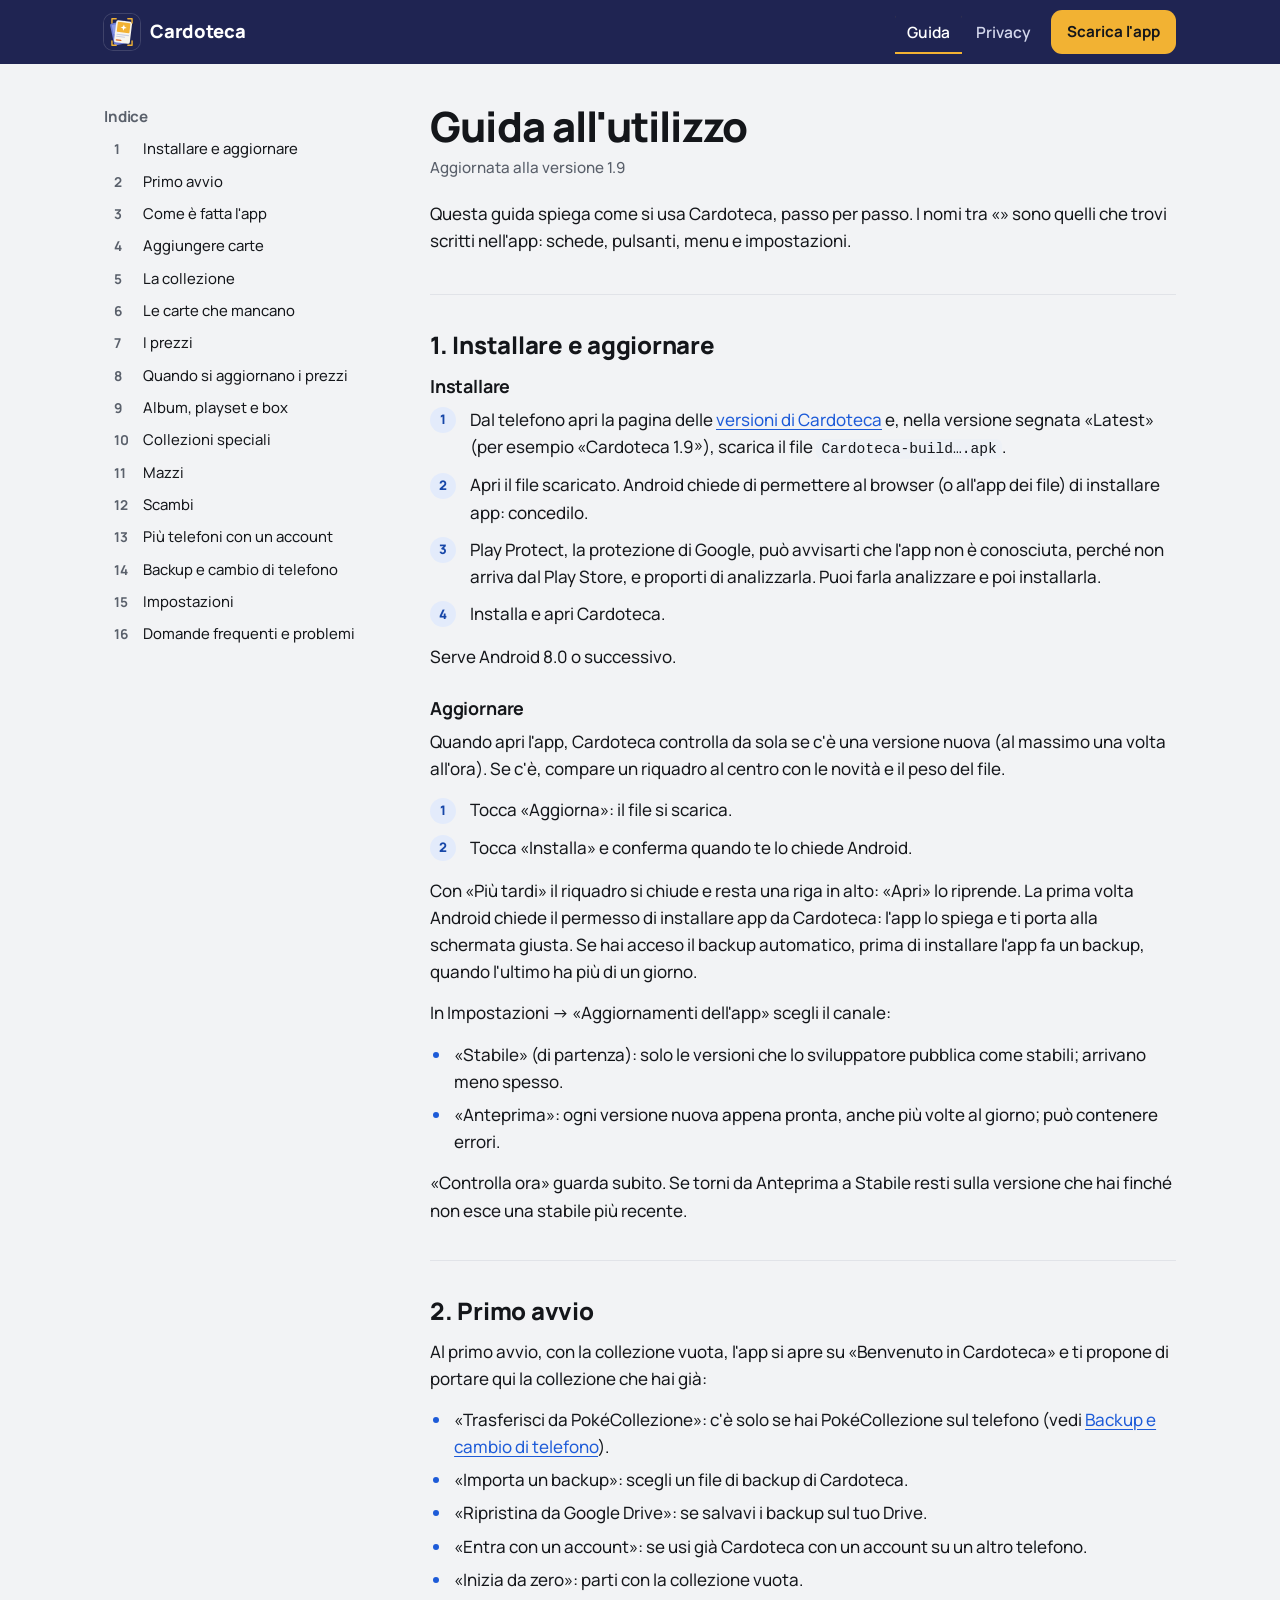
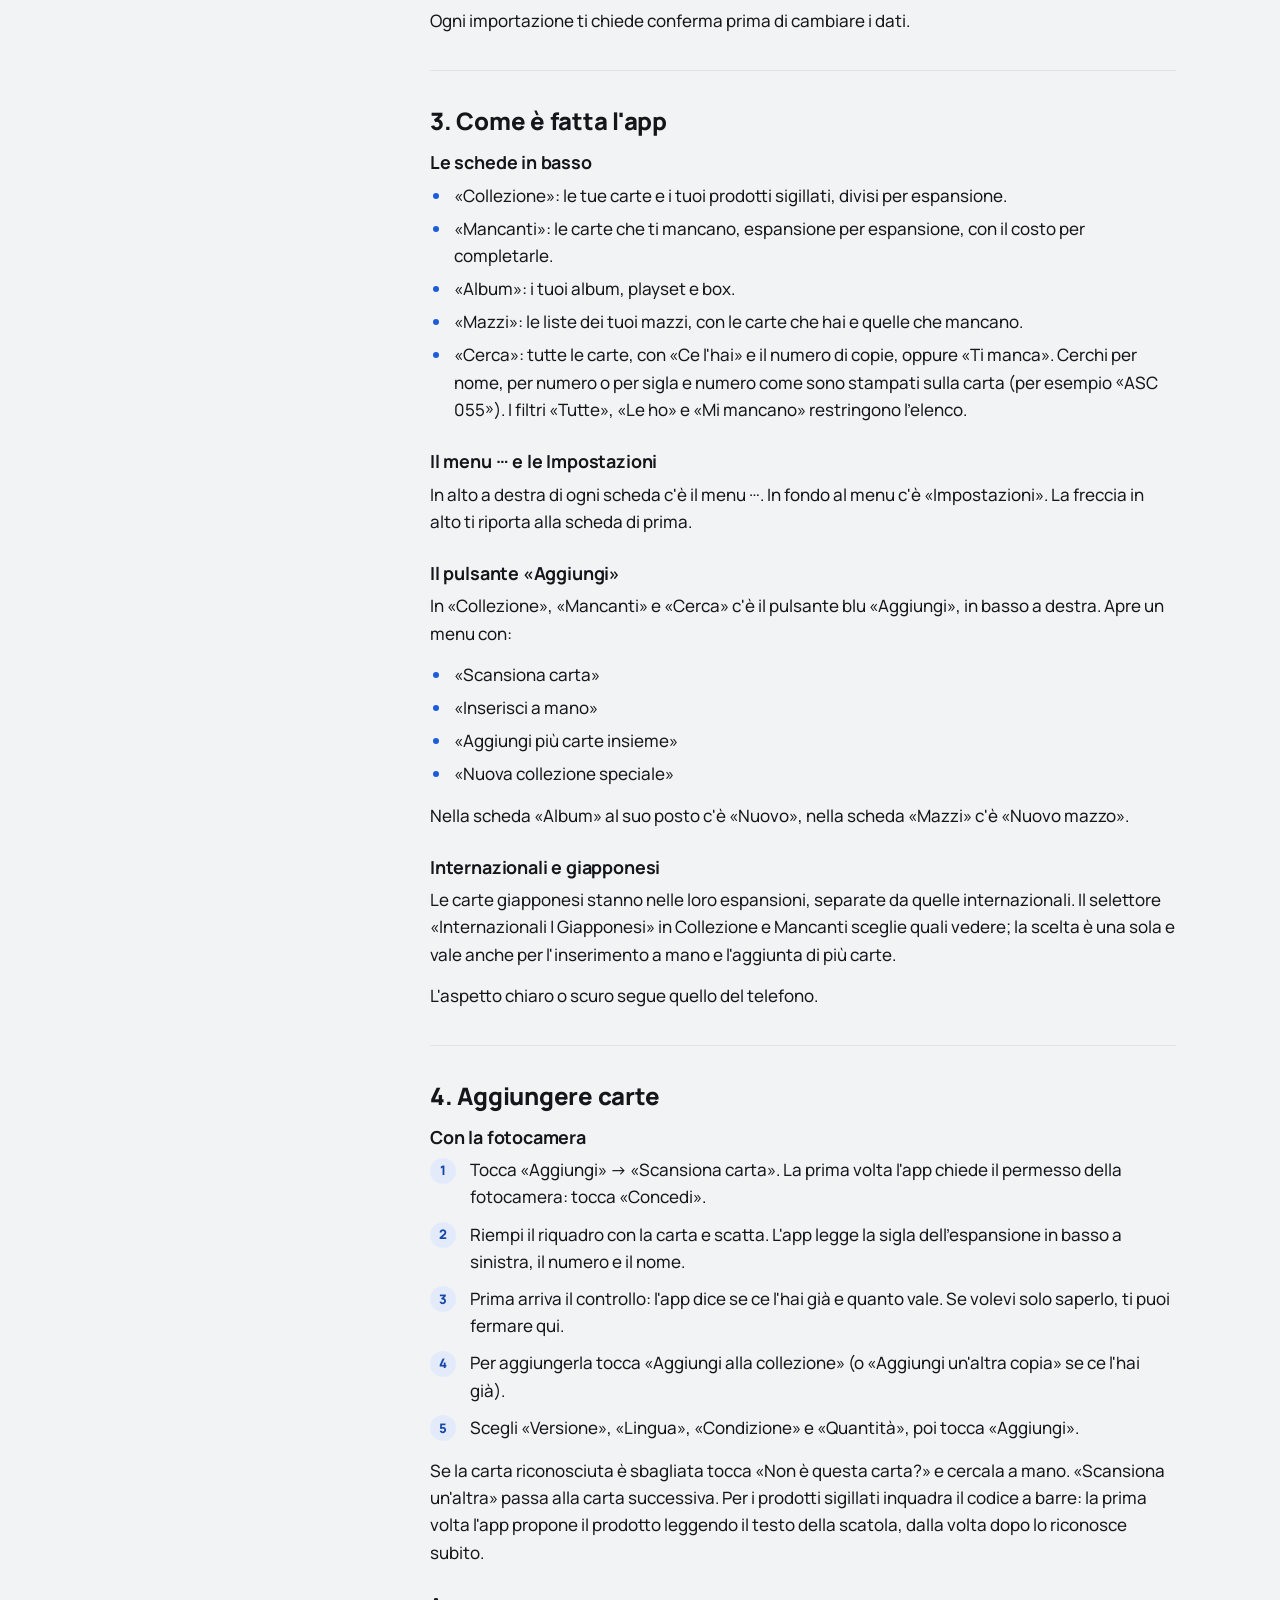
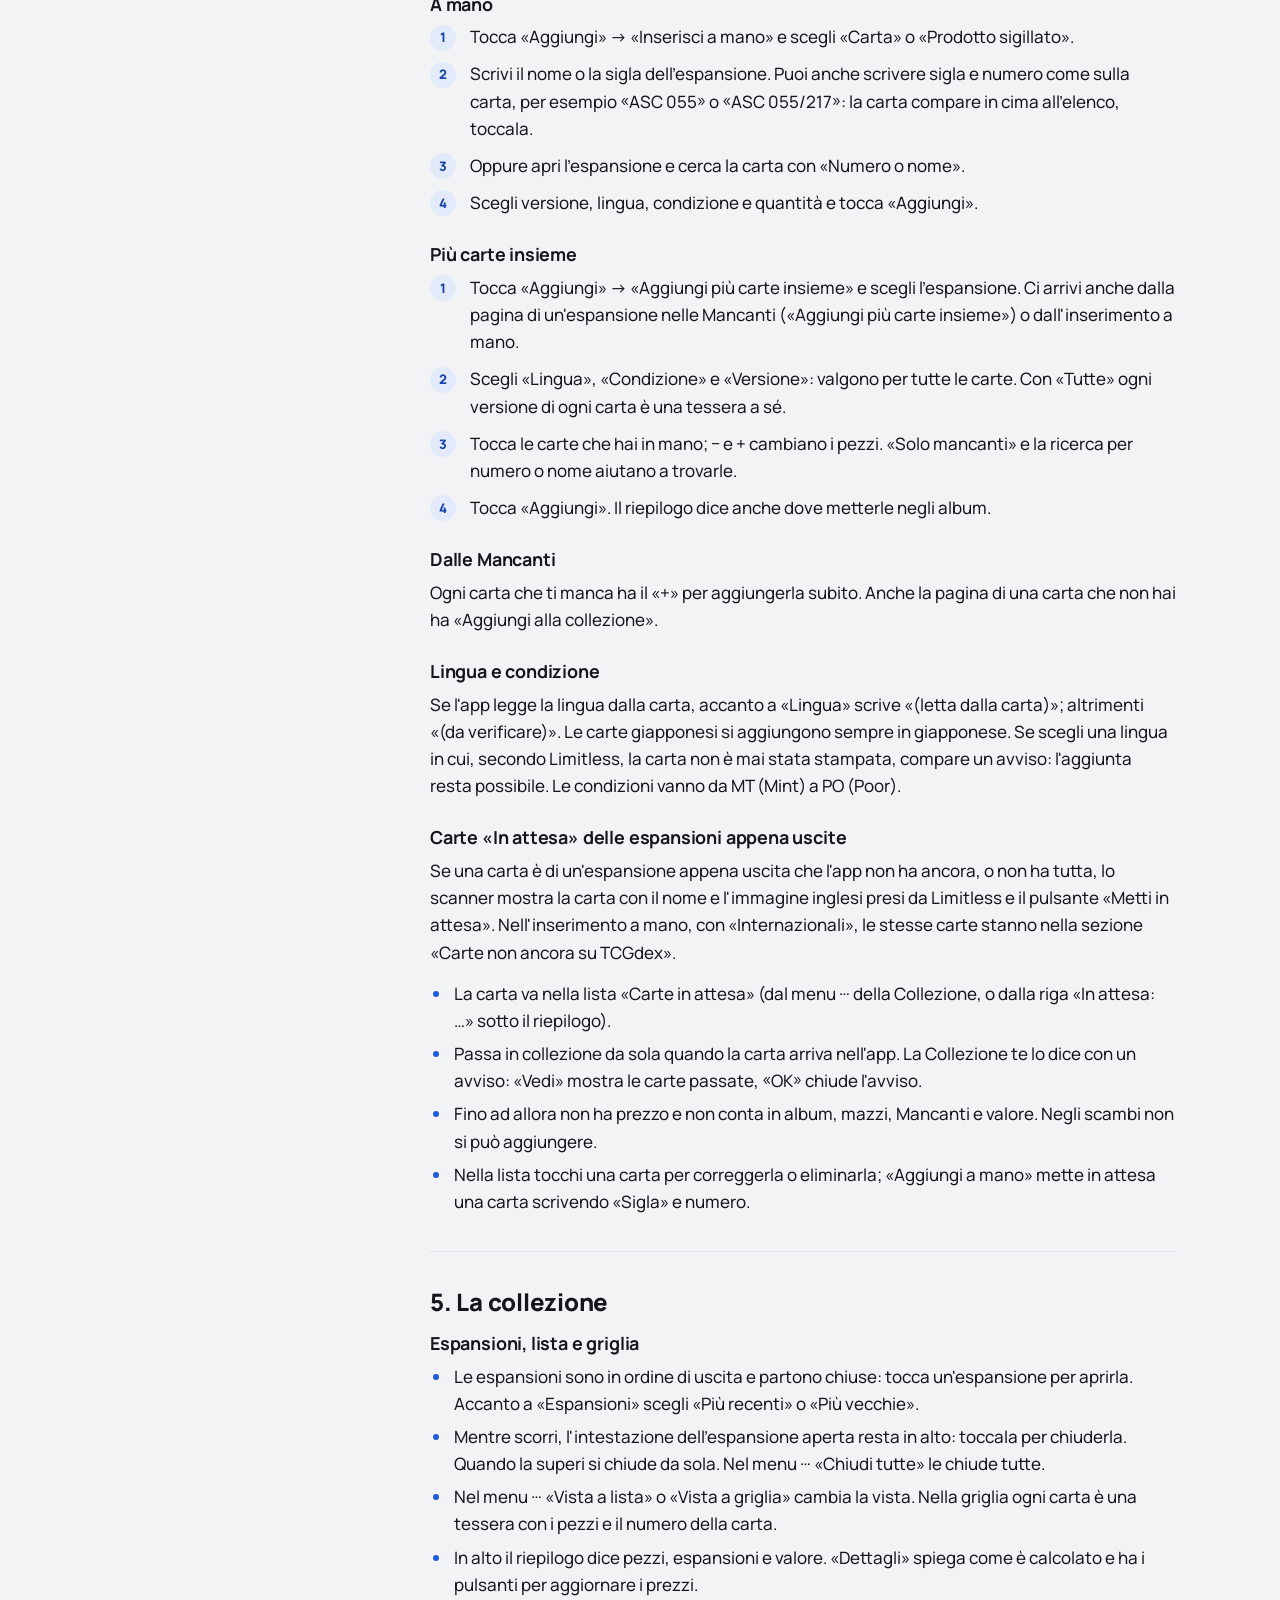
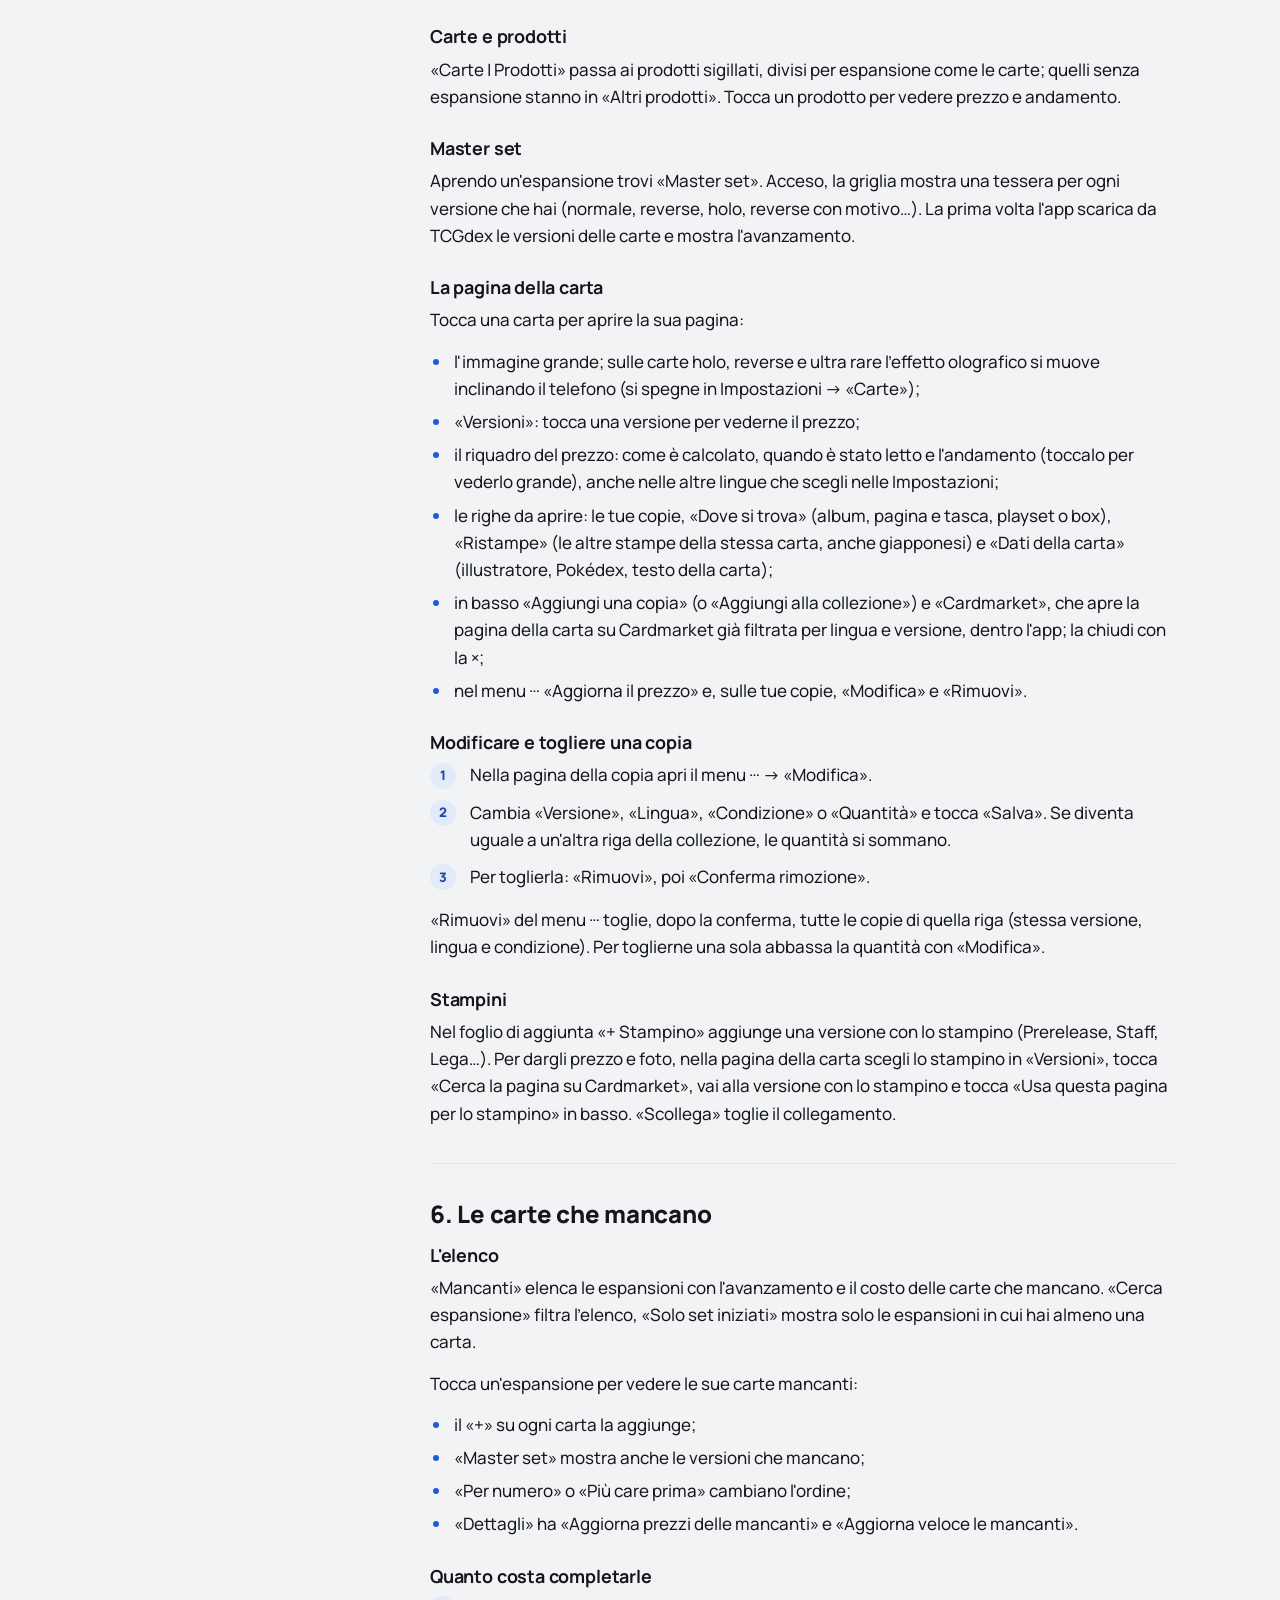
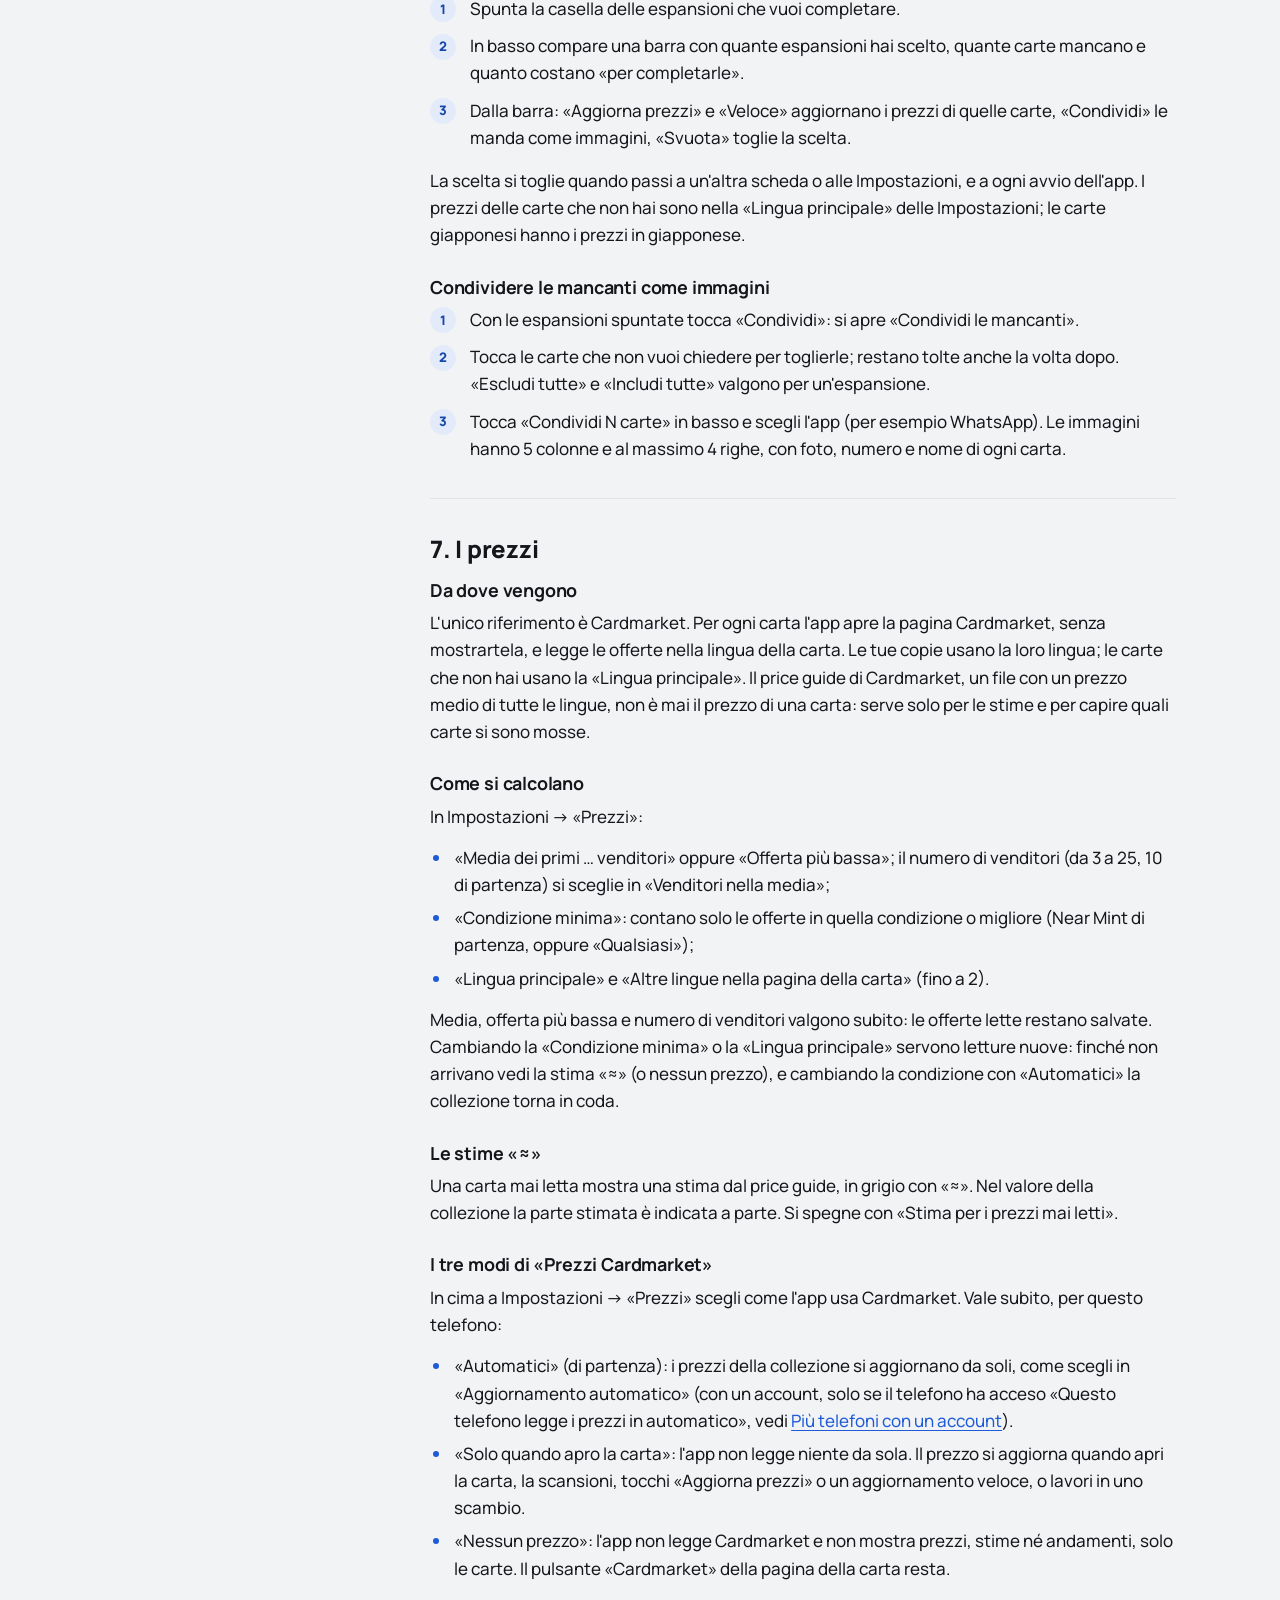
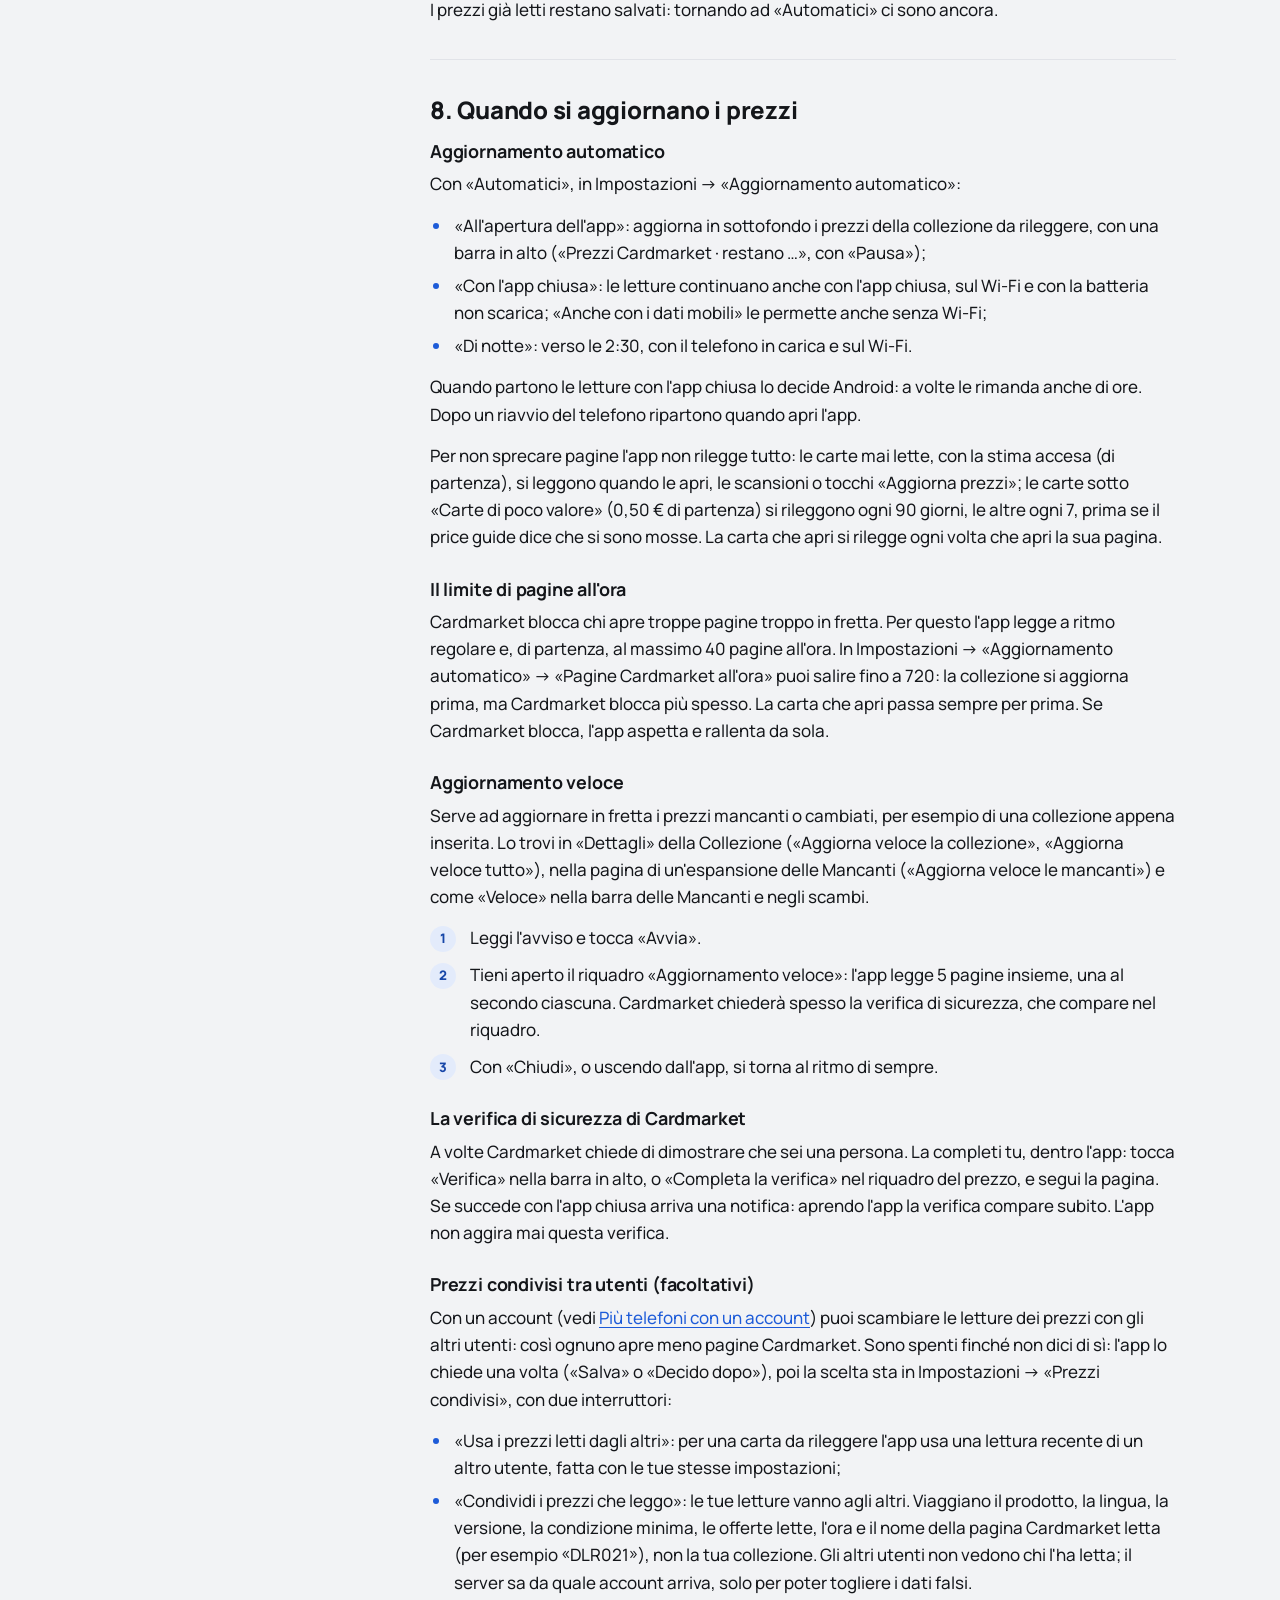
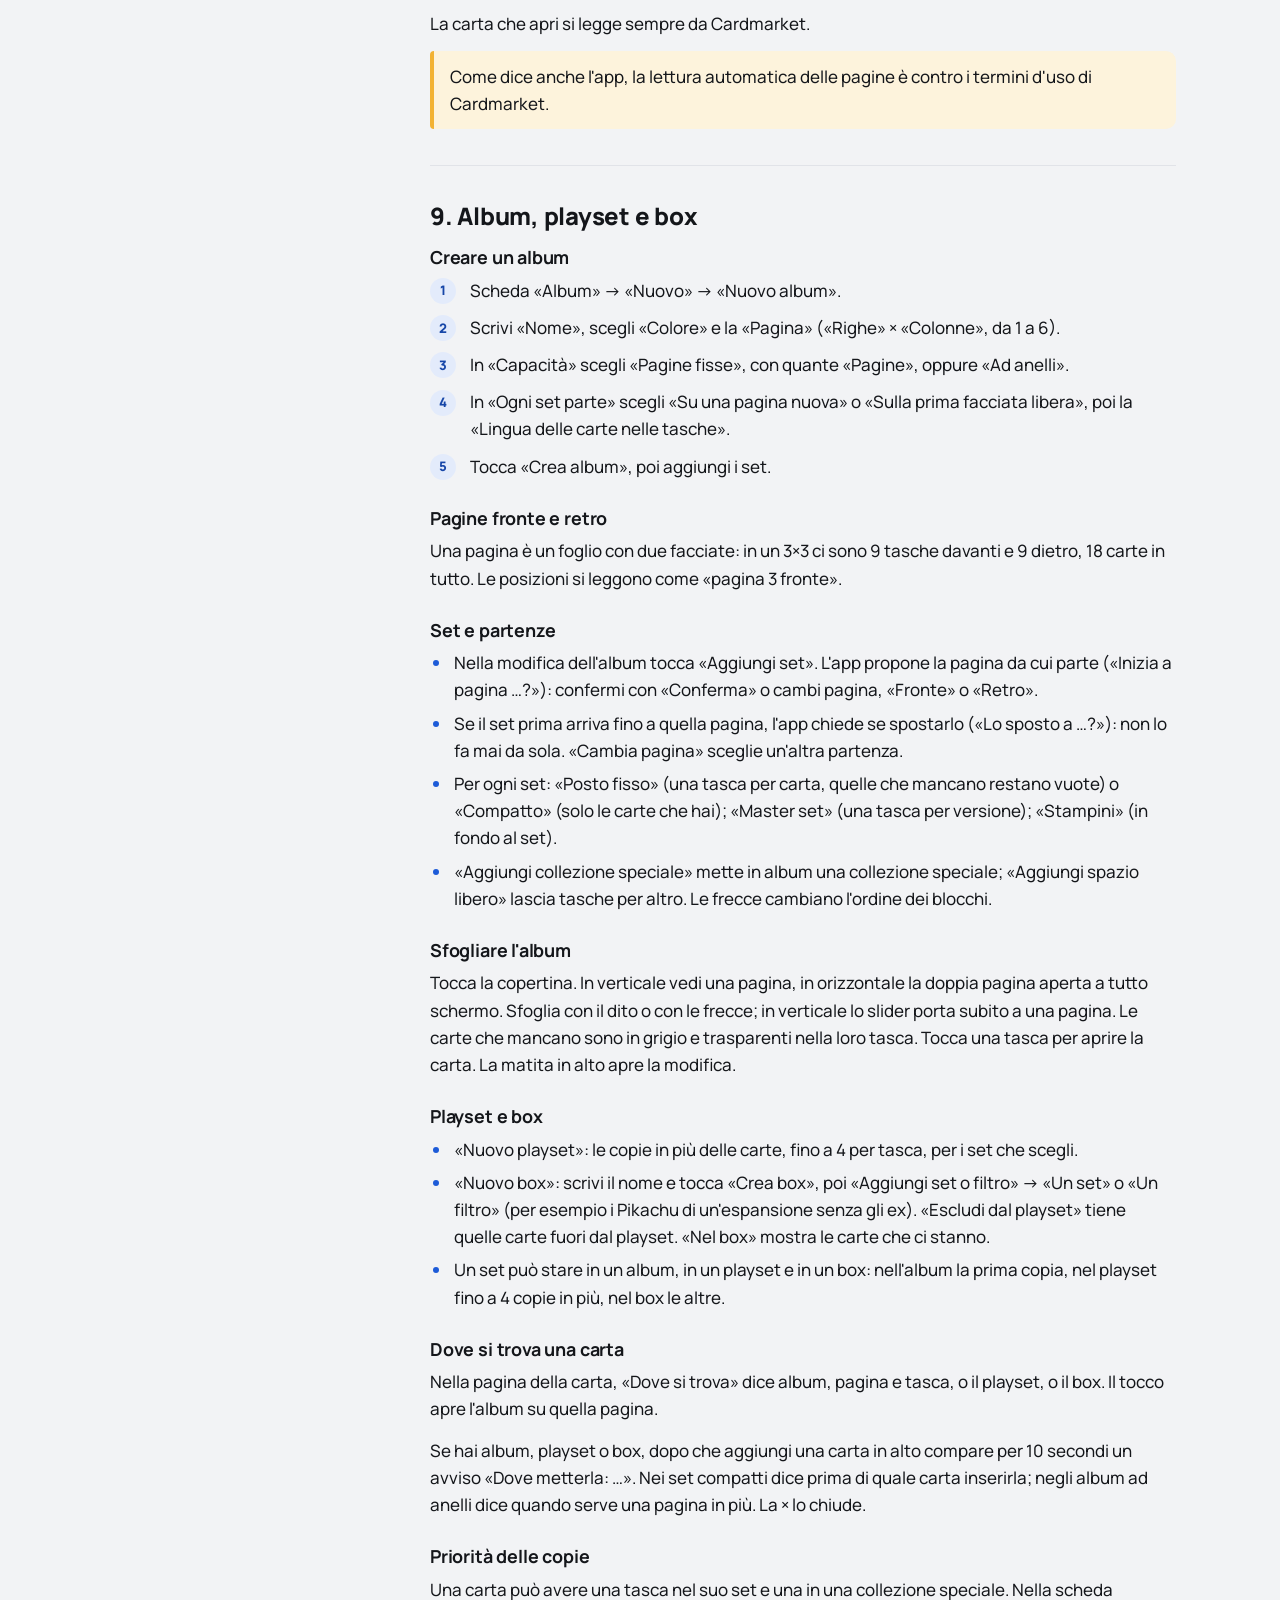
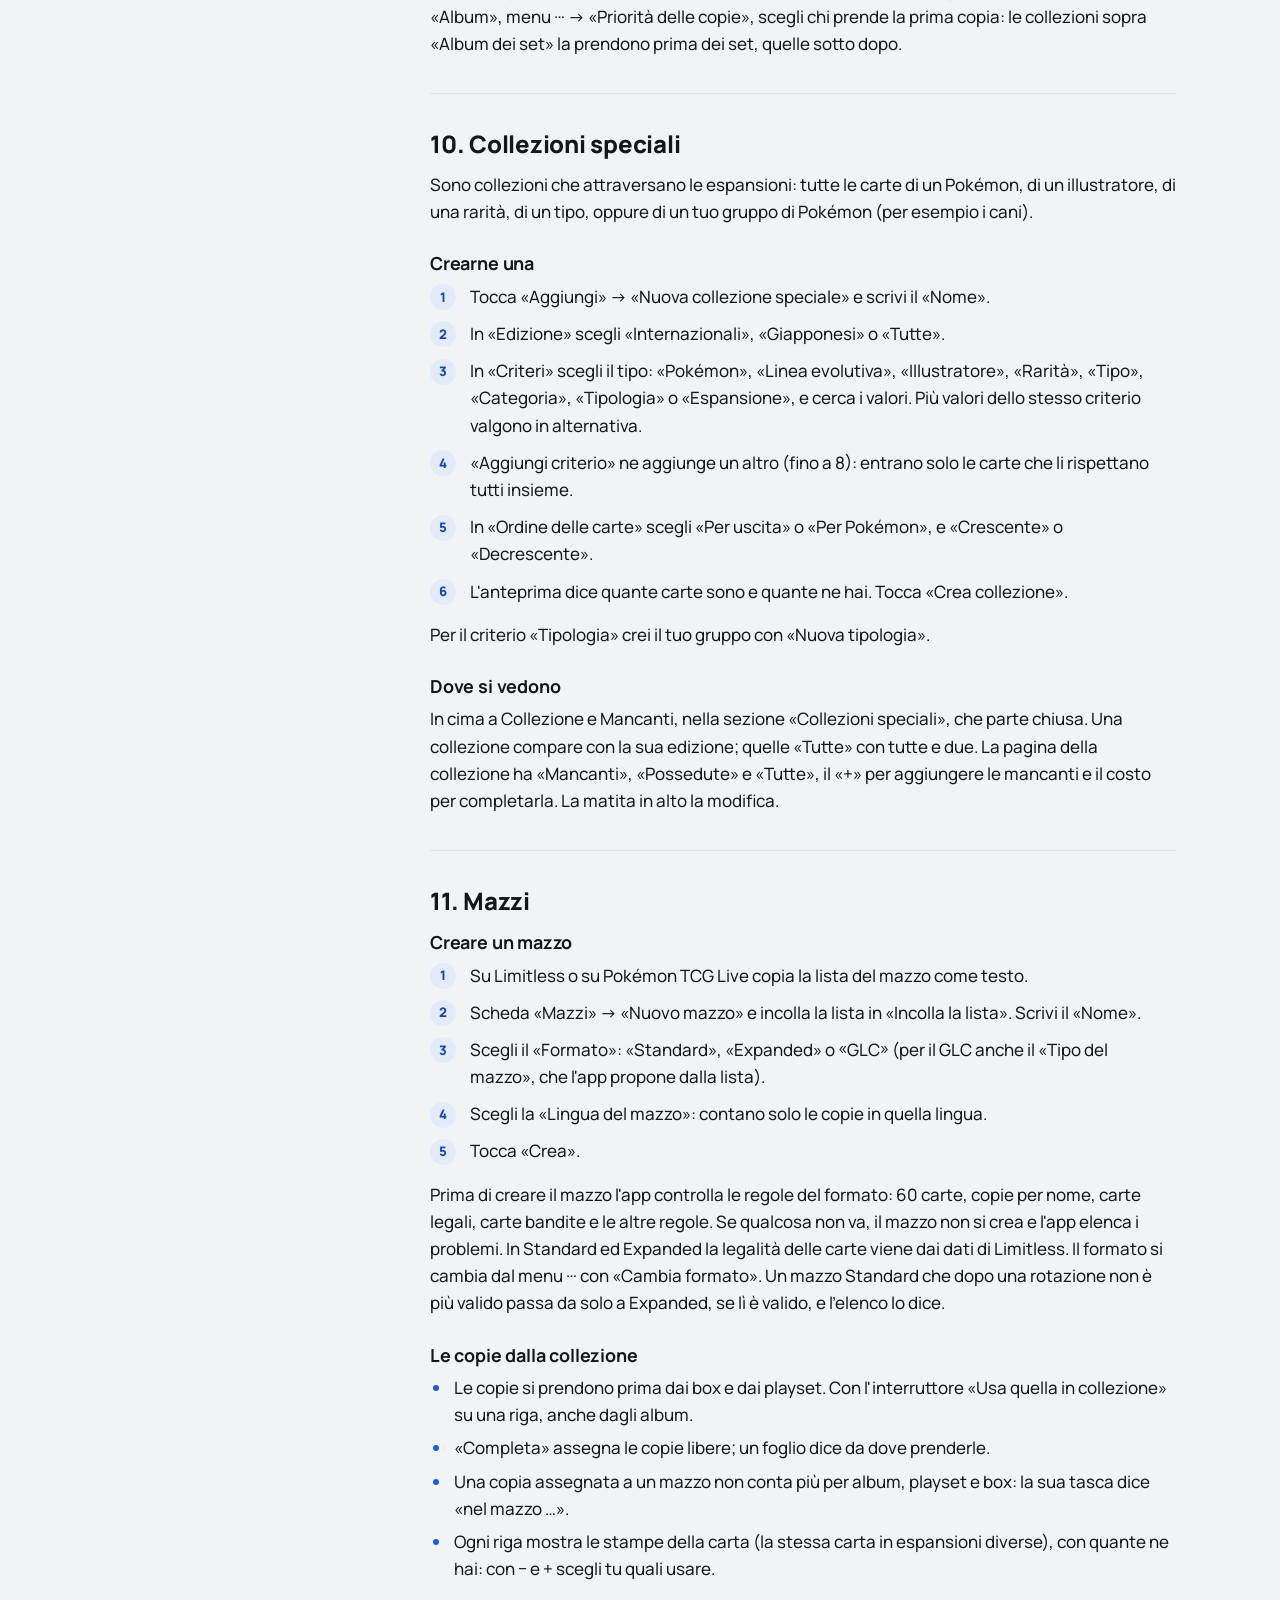
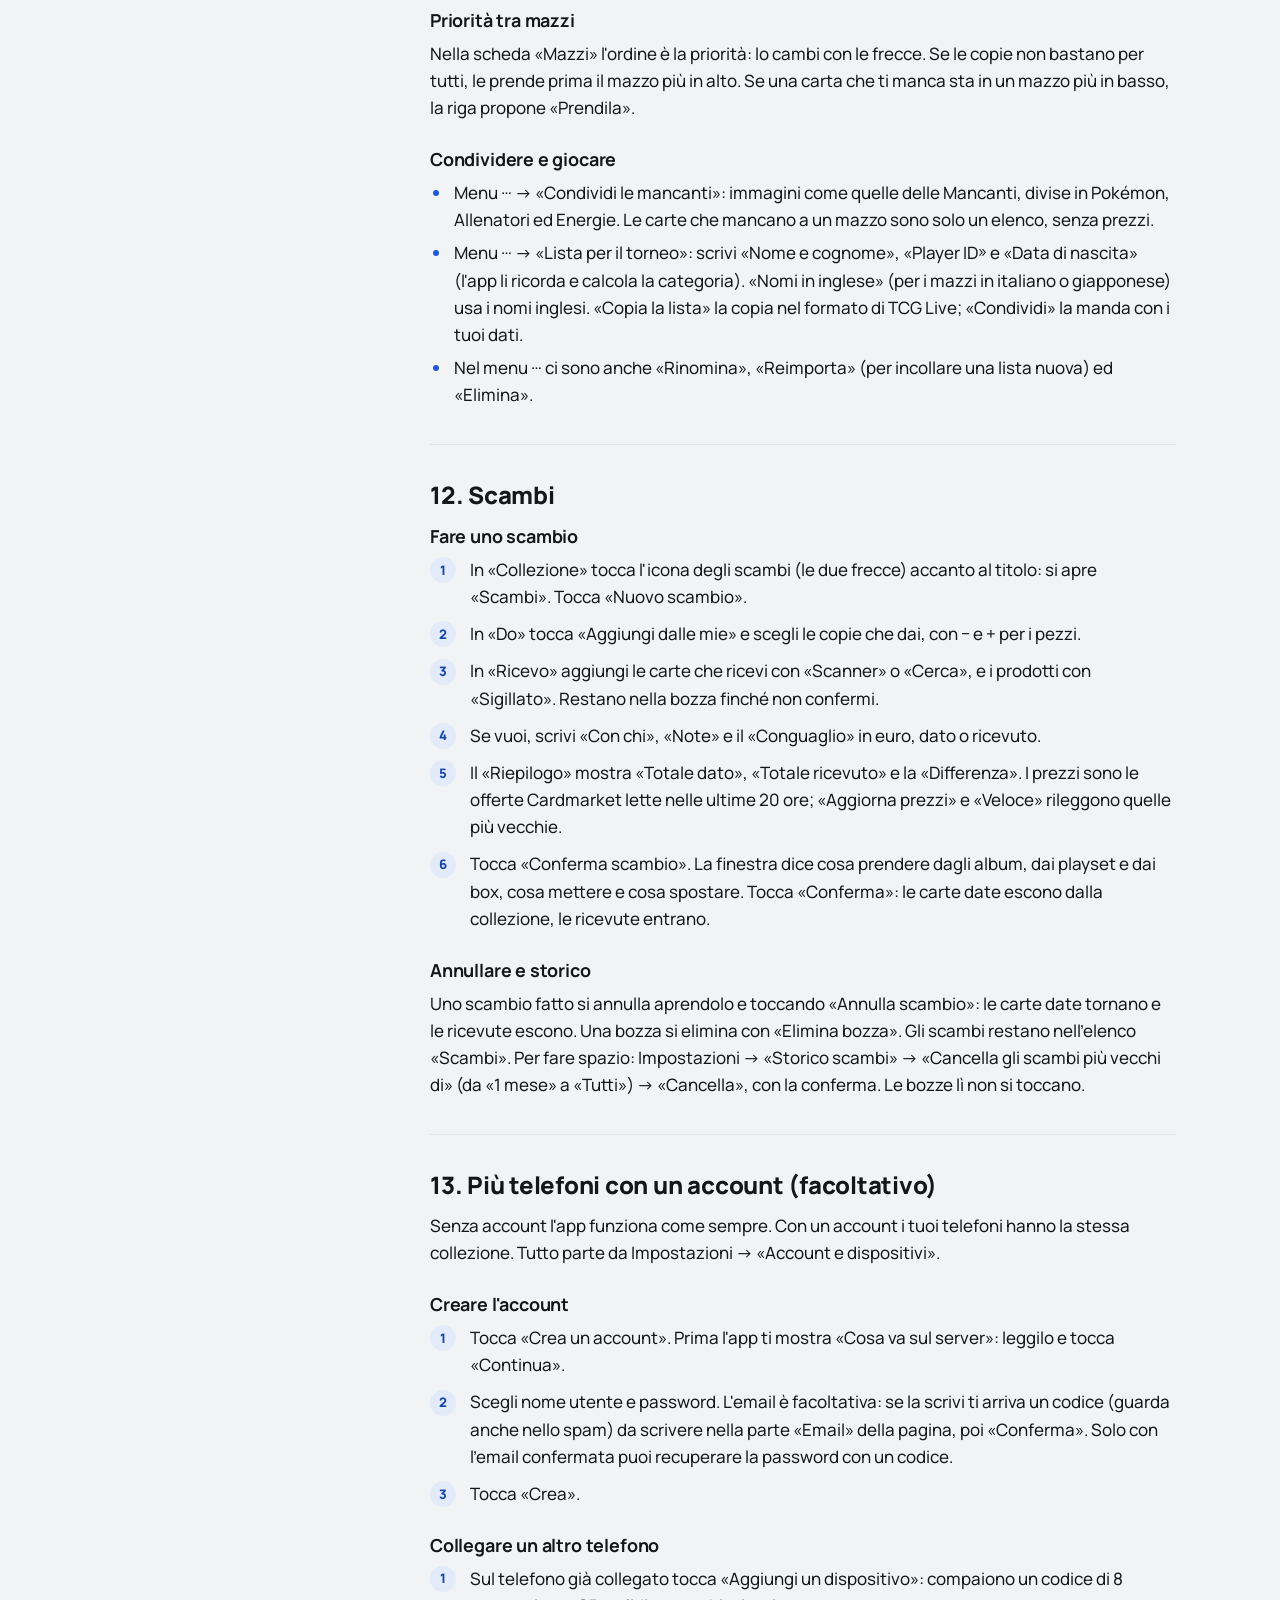
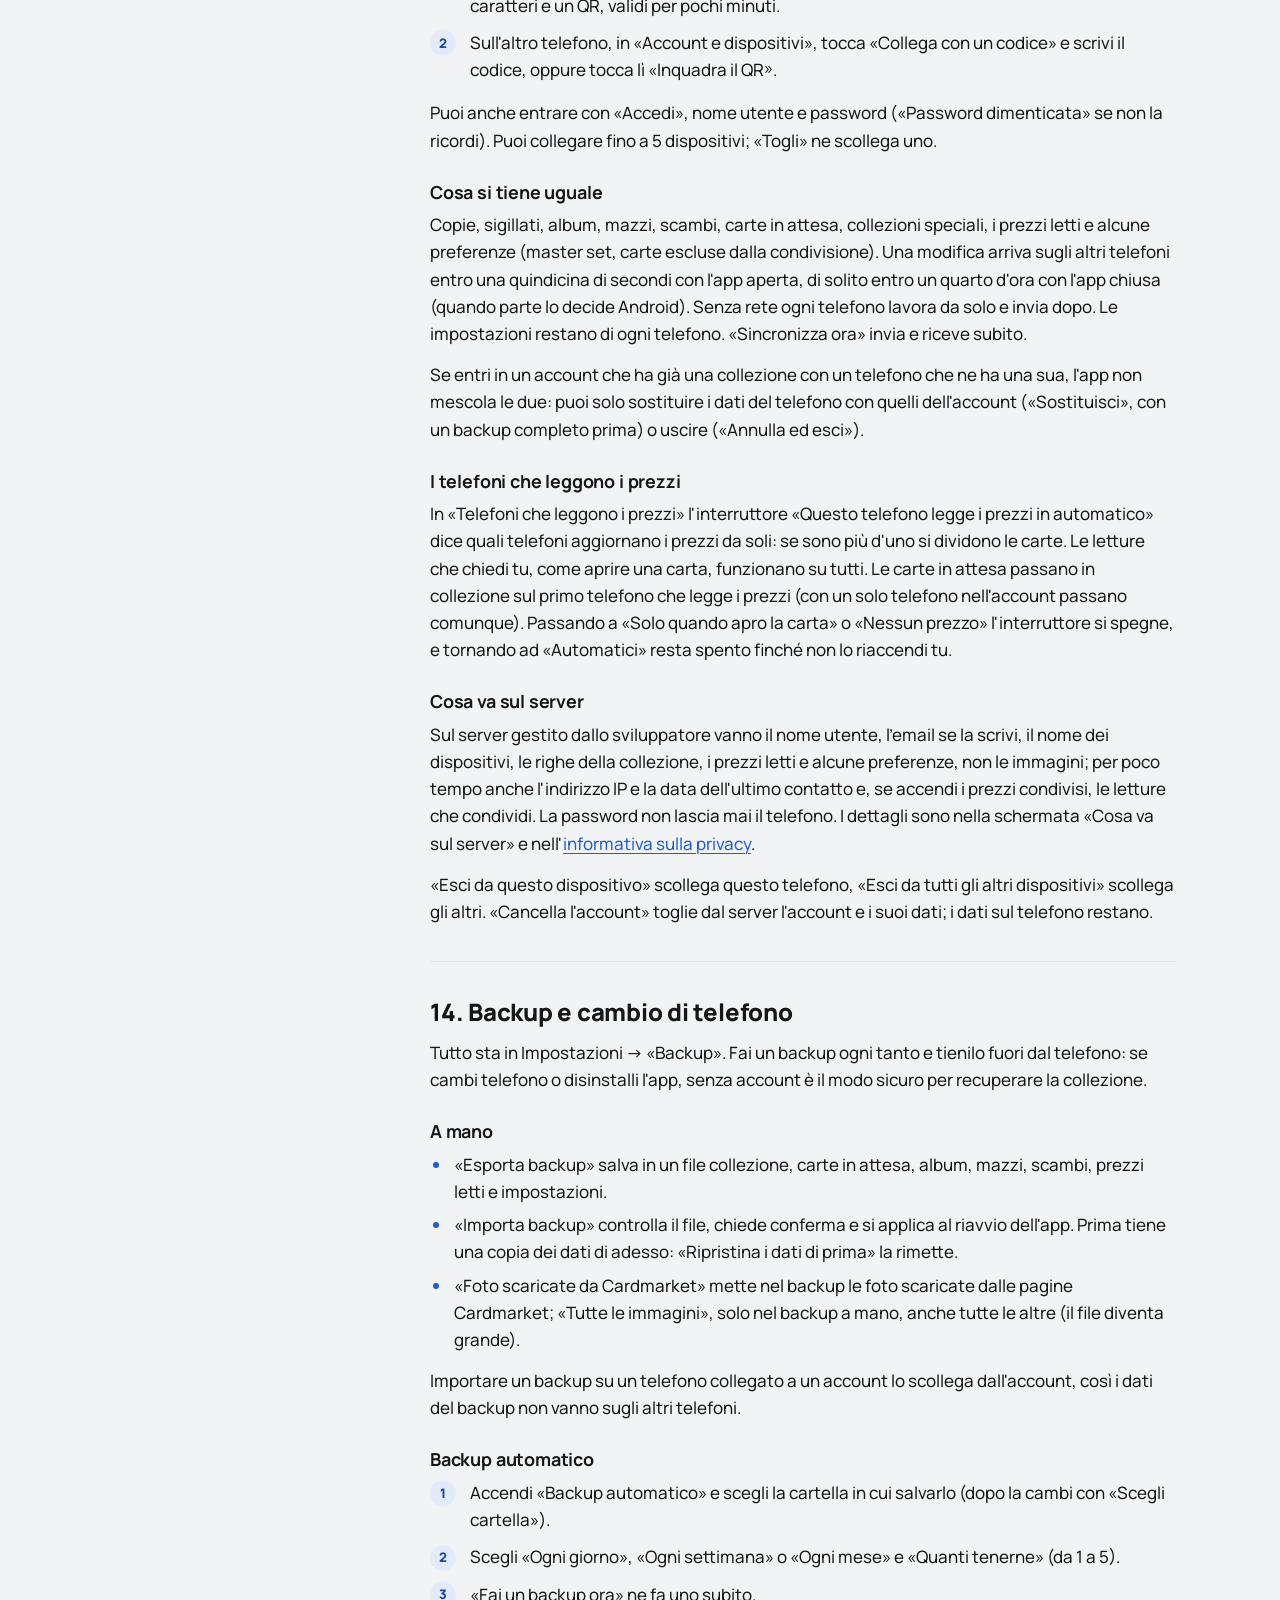
==== commit c077edf8: "README e sito" ====
--- a/docs/guida.html
+++ b/docs/guida.html
@@ -5,14 +5,29 @@
 <meta name="viewport" content="width=device-width, initial-scale=1">
 <title>Guida all'utilizzo di Cardoteca</title>
 <meta name="description" content="Come si usa Cardoteca: aggiungere carte, collezione, mancanti, prezzi Cardmarket, album, mazzi, scambi, backup.">
+<meta name="theme-color" content="#1F2452">
+<link rel="icon" href="icon.svg" type="image/svg+xml">
+<link rel="preload" href="manrope.woff2" as="font" type="font/woff2" crossorigin>
 <link rel="stylesheet" href="style.css">
 </head>
 <body>
-<main>
+<header class="bar">
+<div class="wrap topbar">
+<a class="brand" href="index.html"><img src="icon.svg" alt="" width="36" height="36"><span>Cardoteca</span></a>
+<nav class="links" aria-label="Pagine">
+<a href="guida.html" aria-current="page">Guida</a>
+<a href="privacy.html">Privacy</a>
+</nav>
+<a class="btn btn-gold btn-small" href="https://github.com/Pizz089/Cardoteca/releases/latest">Scarica l'app</a>
+</div>
+</header>
+<main class="wrap doc">
+<header class="doc-head">
 <h1>Guida all'utilizzo</h1>
-<p class="muted">Cardoteca · Aggiornata alla versione 1.9</p>
+<p class="muted">Aggiornata alla versione 1.9</p>
 <p>Questa guida spiega come si usa Cardoteca, passo per passo. I nomi tra «» sono quelli che trovi scritti nell'app:
 schede, pulsanti, menu e impostazioni.</p>
+</header>
 
 <nav class="toc" aria-labelledby="indice">
 <h2 id="indice">Indice</h2>
@@ -36,6 +51,7 @@
 </ol>
 </nav>
 
+<div class="doc-body">
 <section id="installare">
 <h2>1. Installare e aggiornare</h2>
 <h3>Installare</h3>
@@ -639,13 +655,20 @@
 </details>
 <p class="back"><a href="#indice">Torna all'indice</a></p>
 </section>
-
-<nav aria-label="Altre pagine">
-<a href="index.html">Torna a Cardoteca</a>
+</div>
+</main>
+
+<footer class="site-foot">
+<div class="wrap">
+<p>Cardoteca non è affiliata, approvata né sponsorizzata da The Pokémon Company, Nintendo, Creatures, GAME FREAK o
+Cardmarket. Pokémon e i nomi delle carte sono marchi dei rispettivi proprietari.</p>
+<nav class="foot-links" aria-label="Altre pagine">
+<a href="guida.html">Guida all'utilizzo</a>
 <a href="privacy.html">Informativa sulla privacy</a>
+<a href="https://github.com/Pizz089/Cardoteca/issues">Segnalazioni</a>
+<a href="manrope-OFL.txt">Carattere Manrope, licenza SIL OFL</a>
 </nav>
-<footer>Cardoteca non è affiliata, approvata né sponsorizzata da The Pokémon Company, Nintendo, Creatures, GAME FREAK o
-Cardmarket. Pokémon e i nomi delle carte sono marchi dei rispettivi proprietari.</footer>
-</main>
+</div>
+</footer>
 </body>
 </html>
--- a/docs/style.css
+++ b/docs/style.css
@@ -1,24 +1,288 @@
-:root { --bg: #ffffff; --fg: #1d1d1f; --muted: #5f6368; --accent: #b3261e; --line: #e0e0e0; }
-@media (prefers-color-scheme: dark) { :root { --bg: #121212; --fg: #ececec; --muted: #a8a8a8; --accent: #f2b8b5; --line: #333; } }
+/* Sito pubblico di Cardoteca: colori, carattere e icona dell'app (ui/theme/Palette.kt, res/font/manrope.ttf). */
+
+@font-face {
+  font-family: "Manrope";
+  src: url("manrope.woff2") format("woff2");
+  font-weight: 200 800;
+  font-style: normal;
+  font-display: swap;
+}
+
+:root {
+  color-scheme: light dark;
+  /* Fascia notte, il fondo dell'icona */
+  --night: #1F2452;
+  --night-line: rgba(255, 255, 255, 0.14);
+  --night-ink: #FFFFFF;
+  --night-text: #D3D7EC;
+  --night-muted: #A9B0D0;
+  --night-link: #8AB0FF;
+  --gold: #F2B233;
+  --gold-hover: #F7C658;
+  --on-gold: #14161A;
+  /* Pagina */
+  --bg: #F2F3F5;
+  --surface: #FFFFFF;
+  --ink: #14161A;
+  --muted: #5A606B;
+  --line: #E1E3E8;
+  --line-strong: #C5CAD3;
+  --link: #1D5BD8;
+  --link-hover: #1646A8;
+  --tint: #E3EBFB;
+  --tint-ink: #1646A8;
+  --pocket: #F6F7F9;
+  --code: #EEF1F6;
+  --note: #FDF3DC;
+  --focus: #1D5BD8;
+  --bar-h: 64px;
+  --font: "Manrope", system-ui, -apple-system, "Segoe UI", Roboto, sans-serif;
+}
+
+@media (prefers-color-scheme: dark) {
+  :root {
+    --night: #181C40;
+    --bg: #111317;
+    --surface: #1B1E23;
+    --ink: #ECEEF2;
+    --muted: #A5ABB5;
+    --line: #2C3037;
+    --line-strong: #3A3F47;
+    --link: #8AB0FF;
+    --link-hover: #B6CDFF;
+    --tint: #1E3155;
+    --tint-ink: #D6E2FF;
+    --pocket: #16191D;
+    --code: #252930;
+    --note: #2A2415;
+    --focus: #8AB0FF;
+  }
+}
+
 * { box-sizing: border-box; }
-body { margin: 0; background: var(--bg); color: var(--fg); font: 17px/1.6 system-ui, -apple-system, "Segoe UI", Roboto, sans-serif; }
-main { max-width: 720px; margin: 0 auto; padding: 32px 16px 64px; }
-h1 { font-size: 1.9rem; line-height: 1.2; margin: 0 0 8px; }
-h2 { font-size: 1.2rem; margin: 32px 0 8px; }
-p, li { color: var(--fg); }
-.muted { color: var(--muted); font-size: 0.95rem; }
-a { color: var(--accent); }
-nav { display: flex; gap: 16px; flex-wrap: wrap; margin: 16px 0 24px; }
-footer { margin-top: 48px; padding-top: 16px; border-top: 1px solid var(--line); color: var(--muted); font-size: 0.9rem; }
-/* Guida all'utilizzo (guida.html): indice, sottotitoli, nota, domande frequenti */
-h3 { font-size: 1.05rem; margin: 20px 0 6px; }
-section { scroll-margin-top: 16px; }
-.toc { margin: 16px 0 24px; padding: 12px 16px; border: 1px solid var(--line); border-radius: 8px; }
-.toc h2 { font-size: 1rem; margin: 0 0 4px; }
-.toc ol { margin: 0; padding-left: 1.4em; }
-.note { margin: 16px 0; padding: 8px 14px; border-left: 3px solid var(--accent); color: var(--fg); }
-.back { font-size: 0.9rem; margin-top: 8px; }
-details { margin: 8px 0; padding: 8px 14px; border: 1px solid var(--line); border-radius: 8px; }
-summary { cursor: pointer; font-weight: 600; }
-details[open] summary { margin-bottom: 6px; }
-code { font-size: 0.95em; }
+
+html { -webkit-text-size-adjust: 100%; text-size-adjust: 100%; }
+
+body {
+  margin: 0;
+  background: var(--bg);
+  color: var(--ink);
+  font-family: var(--font);
+  font-size: 17px;
+  font-weight: 450;
+  line-height: 1.6;
+  overflow-wrap: break-word;
+}
+
+h1, h2, h3 { line-height: 1.2; letter-spacing: -0.01em; }
+h1 { font-weight: 800; }
+h2 { font-weight: 800; }
+h3 { font-weight: 700; }
+
+a { color: var(--link); text-decoration-thickness: 1px; text-underline-offset: 0.18em; }
+a:hover { color: var(--link-hover); text-decoration-thickness: 2px; }
+:focus-visible { outline: 3px solid var(--focus); outline-offset: 2px; border-radius: 4px; }
+
+.wrap { width: 100%; max-width: 1120px; margin: 0 auto; padding: 0 24px; }
+
+/* Barra in alto: icona, nome, pagine */
+.topbar { display: flex; flex-wrap: wrap; align-items: center; gap: 4px 8px; min-height: var(--bar-h); }
+.brand {
+  display: inline-flex; align-items: center; gap: 10px; min-height: 44px; margin-right: auto;
+  color: var(--night-ink); text-decoration: none; font-weight: 800; font-size: 1.15rem; letter-spacing: -0.01em;
+}
+.brand:hover { color: var(--night-ink); }
+.brand img { display: block; width: 36px; height: 36px; border-radius: 9px; box-shadow: 0 0 0 1px var(--night-line); }
+.links { display: flex; flex-wrap: wrap; gap: 2px; }
+.links a {
+  display: inline-flex; align-items: center; min-height: 44px; padding: 0 12px; border-radius: 10px;
+  color: var(--night-text); font-weight: 600; font-size: 0.97rem; text-decoration: none;
+}
+.links a:hover { color: var(--night-ink); background: rgba(255, 255, 255, 0.08); }
+.links a[aria-current="page"] { color: var(--night-ink); box-shadow: inset 0 -2px 0 var(--gold); border-radius: 10px 10px 0 0; }
+.band :focus-visible, .bar :focus-visible { outline-color: var(--gold); }
+
+/* Pulsanti */
+.btn {
+  display: inline-flex; align-items: center; justify-content: center; gap: 8px; min-height: 48px; padding: 0 22px;
+  border-radius: 12px; font-weight: 700; font-size: 1rem; line-height: 1.2; text-decoration: none; text-align: center;
+}
+.btn-gold { background: var(--gold); color: var(--on-gold); }
+.btn-gold:hover { background: var(--gold-hover); color: var(--on-gold); }
+.btn-ghost { color: var(--night-link); box-shadow: inset 0 0 0 1.5px rgba(138, 176, 255, 0.55); }
+.btn-ghost:hover { color: #B6CDFF; background: rgba(138, 176, 255, 0.1); box-shadow: inset 0 0 0 1.5px #8AB0FF; }
+.btn-icon { width: 20px; height: 20px; flex: none; margin-left: -4px; }
+.btn-small { min-height: 44px; padding: 0 16px; font-size: 0.95rem; border-radius: 11px; }
+@media (prefers-reduced-motion: no-preference) {
+  .btn, .links a { transition: background-color 0.15s ease, color 0.15s ease, box-shadow 0.15s ease; }
+}
+
+/* Home: fascia notte con l'arte dell'icona */
+.band { background: var(--night); color: var(--night-text); }
+.hero {
+  display: grid; grid-template-columns: minmax(0, 1fr) minmax(0, min(400px, 34vw)); align-items: center; gap: 24px 56px;
+  padding-top: 40px; padding-bottom: 72px;
+}
+.hero-text { grid-column: 1; grid-row: 1; max-width: 36rem; }
+.hero-art { grid-column: 2; grid-row: 1; display: block; width: 100%; max-width: 400px; height: auto; justify-self: end; margin-right: -12px; }
+.hero h1 {
+  margin: 0 0 20px; color: var(--night-ink); font-size: clamp(2.3rem, 1.2rem + 3.4vw, 3.6rem); line-height: 1.06;
+  letter-spacing: -0.025em; max-width: 8.6em;
+}
+.lead { margin: 0 0 28px; font-size: 1.16rem; line-height: 1.55; color: var(--night-text); max-width: 33em; }
+.actions { display: flex; flex-wrap: wrap; gap: 12px; margin: 0 0 16px; }
+.req { margin: 0; font-size: 0.92rem; font-weight: 500; color: var(--night-muted); }
+
+/* Home: contenuto */
+.home { padding-top: 56px; padding-bottom: 40px; }
+.home h2 { font-size: 1.75rem; margin: 0 0 20px; }
+.features { margin-bottom: 64px; }
+.prose { max-width: 42rem; margin-bottom: 40px; }
+.prose h2 { font-size: 1.35rem; margin: 0 0 8px; }
+.prose p { margin: 0; }
+
+/* «Cosa fa»: un foglio d'album con le tasche (fori degli anelli a sinistra) */
+.sheet {
+  list-style: none; margin: 0; padding: 28px 28px 28px 64px; position: relative;
+  display: grid; grid-template-columns: repeat(3, minmax(0, 1fr)); gap: 16px;
+  background: var(--surface); border: 1px solid var(--line); border-radius: 18px;
+}
+.sheet::before {
+  content: ""; position: absolute; left: 22px; top: 28px; bottom: 28px; width: 18px;
+  background: radial-gradient(circle, var(--bg) 0 6px, var(--line-strong) 6px 7.5px, transparent 8px) center / 18px 33.333% repeat-y;
+}
+.pocket {
+  position: relative; min-height: 11.5rem; padding: 30px 22px 22px;
+  background: var(--pocket); border: 1px solid var(--line-strong); border-radius: 3px 3px 12px 12px;
+}
+.pocket::before {
+  /* la bocca della tasca, con lo scavo per il pollice */
+  content: ""; position: absolute; top: -1px; left: 50%; width: 46px; height: 13px; transform: translateX(-50%);
+  background: var(--surface); border: 1px solid var(--line-strong); border-top: 0; border-radius: 0 0 23px 23px;
+}
+.pocket h3 { margin: 0 0 8px; font-size: 1.1rem; }
+.pocket p { margin: 0; font-size: 0.96rem; font-weight: 500; line-height: 1.55; color: var(--muted); }
+
+/* Pagine interne: barra notte bassa */
+.bar { background: var(--night); }
+.bar .btn-small { order: 3; }
+
+/* Piè di pagina */
+.site-foot { border-top: 1px solid var(--line); color: var(--muted); font-size: 0.9rem; font-weight: 500; line-height: 1.55; padding: 28px 0 40px; }
+.site-foot p { margin: 0 0 12px; max-width: 46rem; }
+.foot-links { display: flex; flex-wrap: wrap; gap: 4px 20px; }
+.foot-links a { display: inline-flex; align-items: center; min-height: 32px; }
+
+/* Guida e privacy: testo */
+.doc, .page { padding-top: 40px; padding-bottom: 56px; }
+.doc-head h1, .page h1 { font-size: clamp(2rem, 1.5rem + 1.6vw, 2.6rem); line-height: 1.1; letter-spacing: -0.02em; margin: 0 0 6px; }
+.muted { color: var(--muted); font-size: 0.95rem; font-weight: 500; margin: 0 0 20px; }
+.page { max-width: 784px; }
+.doc-head p:last-child { margin-bottom: 0; }
+.doc-body, .page { --measure: 68ch; }
+.doc-body > section, .page > * { max-width: var(--measure); }
+.doc-body section { scroll-margin-top: 20px; padding-top: 36px; margin-top: 36px; border-top: 1px solid var(--line); }
+.doc-body section:first-child { margin-top: 0; }
+.doc-body h2, .page h2 { font-size: 1.5rem; margin: 0 0 12px; }
+.page h2 { margin-top: 40px; }
+.doc-body h3 { font-size: 1.12rem; margin: 28px 0 8px; }
+.doc-body h2 + h3 { margin-top: 16px; }
+.doc-body p, .page p { margin: 0 0 14px; }
+.doc-body ul, .page ul { margin: 0 0 14px; padding-left: 1.3em; }
+.doc-body ul li, .page ul li { margin: 0 0 6px; padding-left: 2px; }
+.doc-body li::marker, .page li::marker { color: var(--link); }
+.doc-body ol, .page ol { list-style: none; counter-reset: passo; margin: 0 0 16px; padding: 0; }
+.doc-body ol > li, .page ol > li { counter-increment: passo; position: relative; padding-left: 40px; margin: 0 0 10px; }
+.doc-body ol > li::before, .page ol > li::before {
+  content: counter(passo); position: absolute; left: 0; top: 0.1em; width: 26px; height: 26px; border-radius: 50%;
+  display: flex; align-items: center; justify-content: center;
+  background: var(--tint); color: var(--tint-ink); font-size: 0.82rem; font-weight: 800; line-height: 1;
+}
+.doc-body details ol > li, .doc-body details ul { margin-bottom: 8px; }
+code {
+  font-family: ui-monospace, "SFMono-Regular", Menlo, Consolas, "Liberation Mono", monospace; font-size: 0.86em;
+  background: var(--code); border-radius: 6px; padding: 0.12em 0.38em; overflow-wrap: anywhere;
+}
+.note { margin: 18px 0; padding: 12px 16px; background: var(--note); border-left: 4px solid var(--gold); border-radius: 4px 10px 10px 4px; }
+.back { font-size: 0.92rem; margin: 16px 0 0; }
+.back a { display: inline-flex; align-items: center; min-height: 40px; }
+details { margin: 0 0 10px; padding: 0 18px; background: var(--surface); border: 1px solid var(--line); border-radius: 12px; }
+summary {
+  display: flex; align-items: center; justify-content: space-between; gap: 16px; min-height: 52px; margin: 0 -18px;
+  padding: 12px 18px; cursor: pointer; font-weight: 700; list-style: none; border-radius: 11px;
+}
+summary::-webkit-details-marker { display: none; }
+summary::after {
+  content: ""; flex: none; width: 9px; height: 9px; margin-right: 4px; border-right: 2px solid var(--muted);
+  border-bottom: 2px solid var(--muted); transform: translateY(-3px) rotate(45deg);
+}
+details[open] summary::after { transform: translateY(2px) rotate(-135deg); }
+.doc-body details > :last-child { margin-bottom: 18px; }
+details[open] summary { padding-bottom: 6px; }
+
+/* Indice della guida */
+.toc { margin: 28px 0 40px; padding: 18px 20px 14px; background: var(--surface); border: 1px solid var(--line); border-radius: 14px; }
+.toc h2 { font-size: 1.05rem; margin: 0 0 8px; }
+.toc ol { list-style: none; counter-reset: voce; margin: 0; padding: 0; }
+.toc li { counter-increment: voce; }
+.toc a {
+  display: flex; align-items: baseline; gap: 10px; padding: 8px 8px; margin: 0 -8px; border-radius: 8px;
+  color: var(--ink); text-decoration: none; line-height: 1.35;
+}
+.toc a::before { content: counter(voce); flex: none; min-width: 1.4em; color: var(--muted); font-size: 0.85rem; font-weight: 700; font-variant-numeric: tabular-nums; }
+.toc a:hover { background: var(--tint); color: var(--tint-ink); }
+@media (min-width: 600px) and (max-width: 999px) {
+  .toc ol { columns: 2; column-gap: 24px; }
+  .toc li { break-inside: avoid; }
+}
+
+/* Computer: guida a due colonne con l'indice fisso, barra fissa */
+@media (min-width: 1000px) {
+  .bar { position: sticky; top: 0; z-index: 10; }
+  .doc { display: grid; grid-template-columns: 270px minmax(0, 1fr); column-gap: 56px; align-items: start; }
+  .doc-head { grid-column: 2; grid-row: 1; max-width: 68ch; }
+  .toc {
+    grid-column: 1; grid-row: 1 / span 2; position: sticky; top: calc(var(--bar-h) + 28px);
+    max-height: calc(100vh - var(--bar-h) - 56px); overflow-y: auto; margin: 4px 0 0; padding: 0;
+    background: none; border: 0; border-radius: 0;
+  }
+  .toc h2 { font-size: 0.95rem; margin: 0 0 6px; color: var(--muted); font-weight: 700; }
+  .toc a { padding: 6px 10px; margin: 0; font-size: 0.93rem; }
+  .doc-body { grid-column: 2; grid-row: 2; margin-top: 40px; }
+  .doc-body section { scroll-margin-top: calc(var(--bar-h) + 24px); }
+  .back { display: none; }
+  .page { padding-top: 56px; }
+}
+
+/* Telefono */
+@media (max-width: 760px) {
+  .hero { grid-template-columns: minmax(0, 1fr); padding-top: 8px; padding-bottom: 48px; gap: 20px; }
+  .hero-art { grid-column: 1; grid-row: 1; width: 168px; justify-self: start; margin: 0 0 0 -10px; }
+  .hero-text { grid-row: 2; }
+  .sheet { grid-template-columns: repeat(2, minmax(0, 1fr)); padding: 20px; gap: 14px; }
+  .sheet::before { display: none; }
+  .pocket { min-height: 0; }
+}
+@media (max-width: 599px) {
+  .wrap { padding: 0 16px; }
+  body { font-size: 16.5px; }
+  .bar .topbar { padding-top: 6px; }
+  .bar .links { order: 4; flex-basis: 100%; margin-left: -12px; padding-bottom: 6px; }
+  .home { padding-top: 40px; }
+  .home h2 { font-size: 1.5rem; }
+  .lead { font-size: 1.08rem; }
+  .actions .btn { flex: 1 1 auto; }
+  .band .links { flex-basis: 100%; margin-left: -12px; }
+  .doc, .page { padding-top: 28px; }
+}
+@media (max-width: 520px) {
+  .sheet { grid-template-columns: minmax(0, 1fr); padding: 16px; }
+  .pocket { padding: 26px 18px 18px; }
+}
+@media (max-width: 380px) {
+  .brand { font-size: 1.05rem; }
+  .links a { padding: 0 10px; }
+  .band .links, .bar .links { margin-left: -10px; }
+  .sheet { padding: 12px; gap: 12px; border-radius: 14px; }
+  .pocket { padding: 24px 16px 16px; }
+}
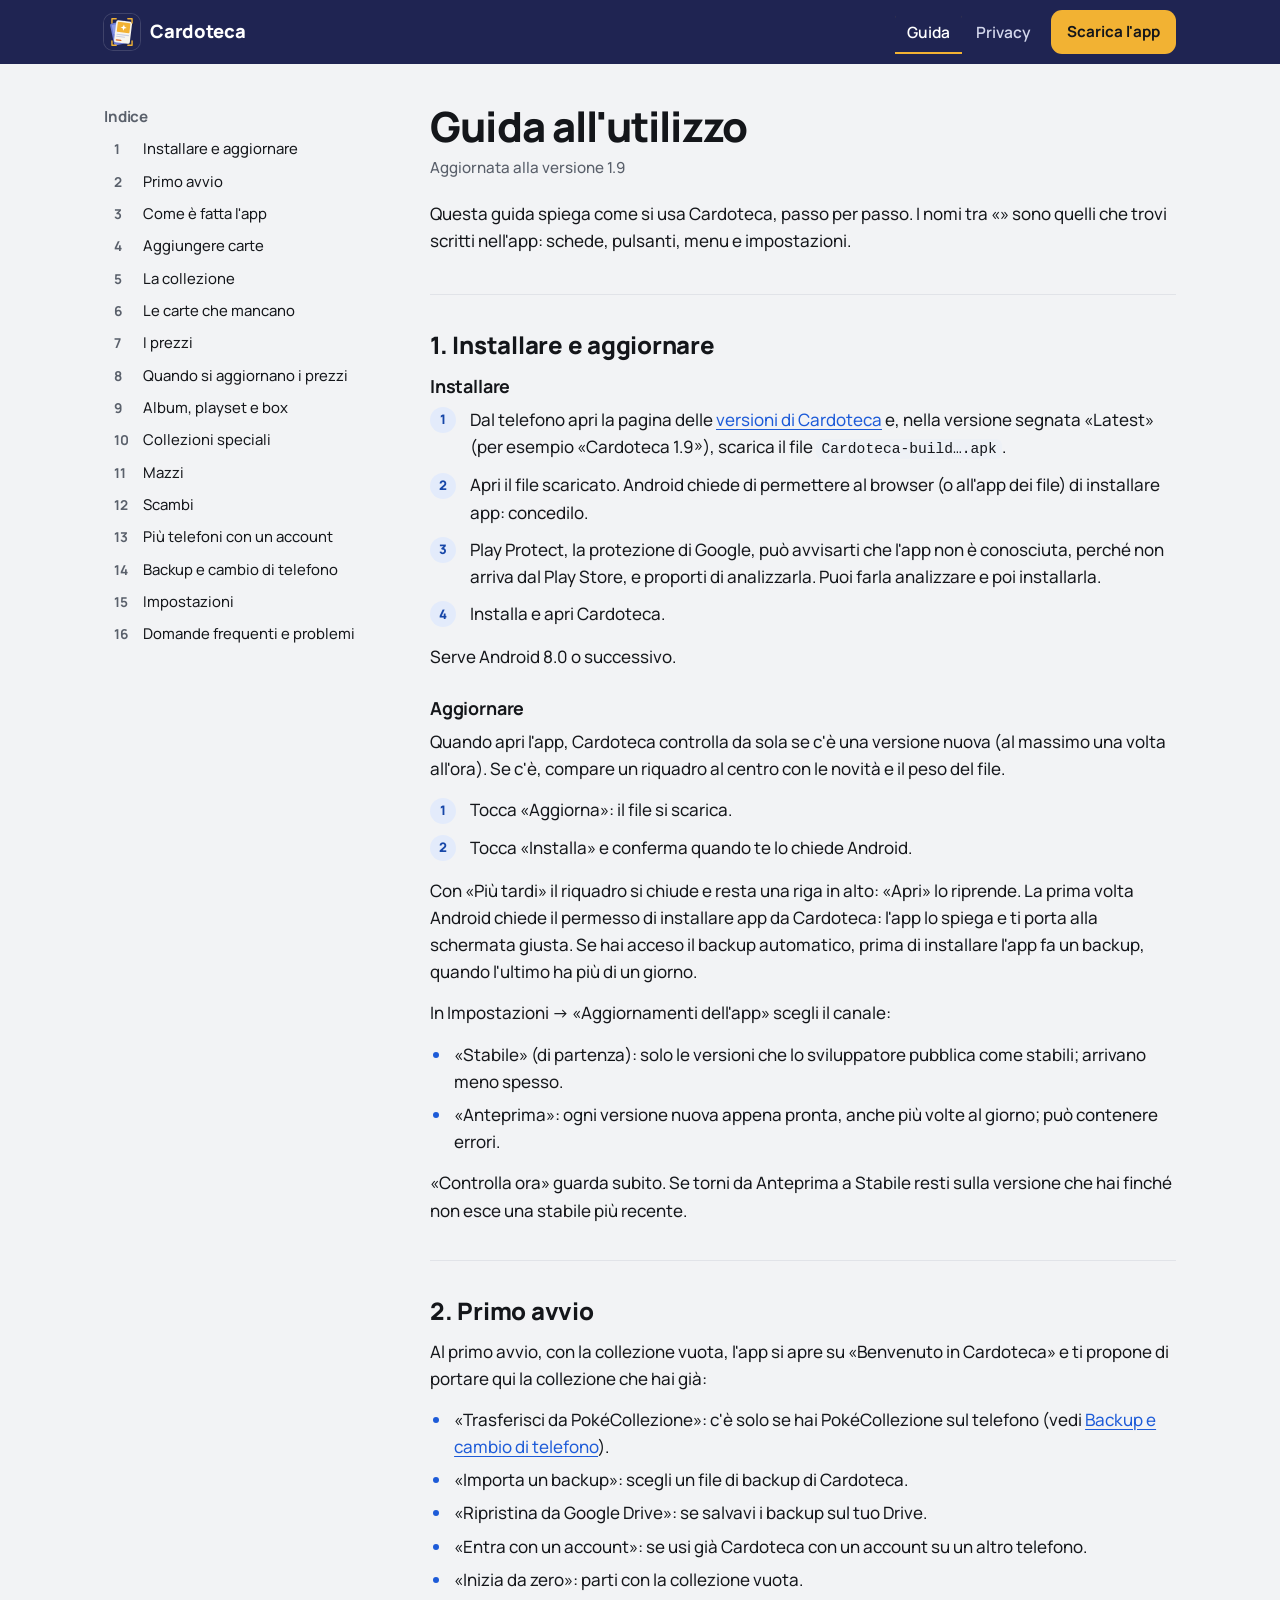
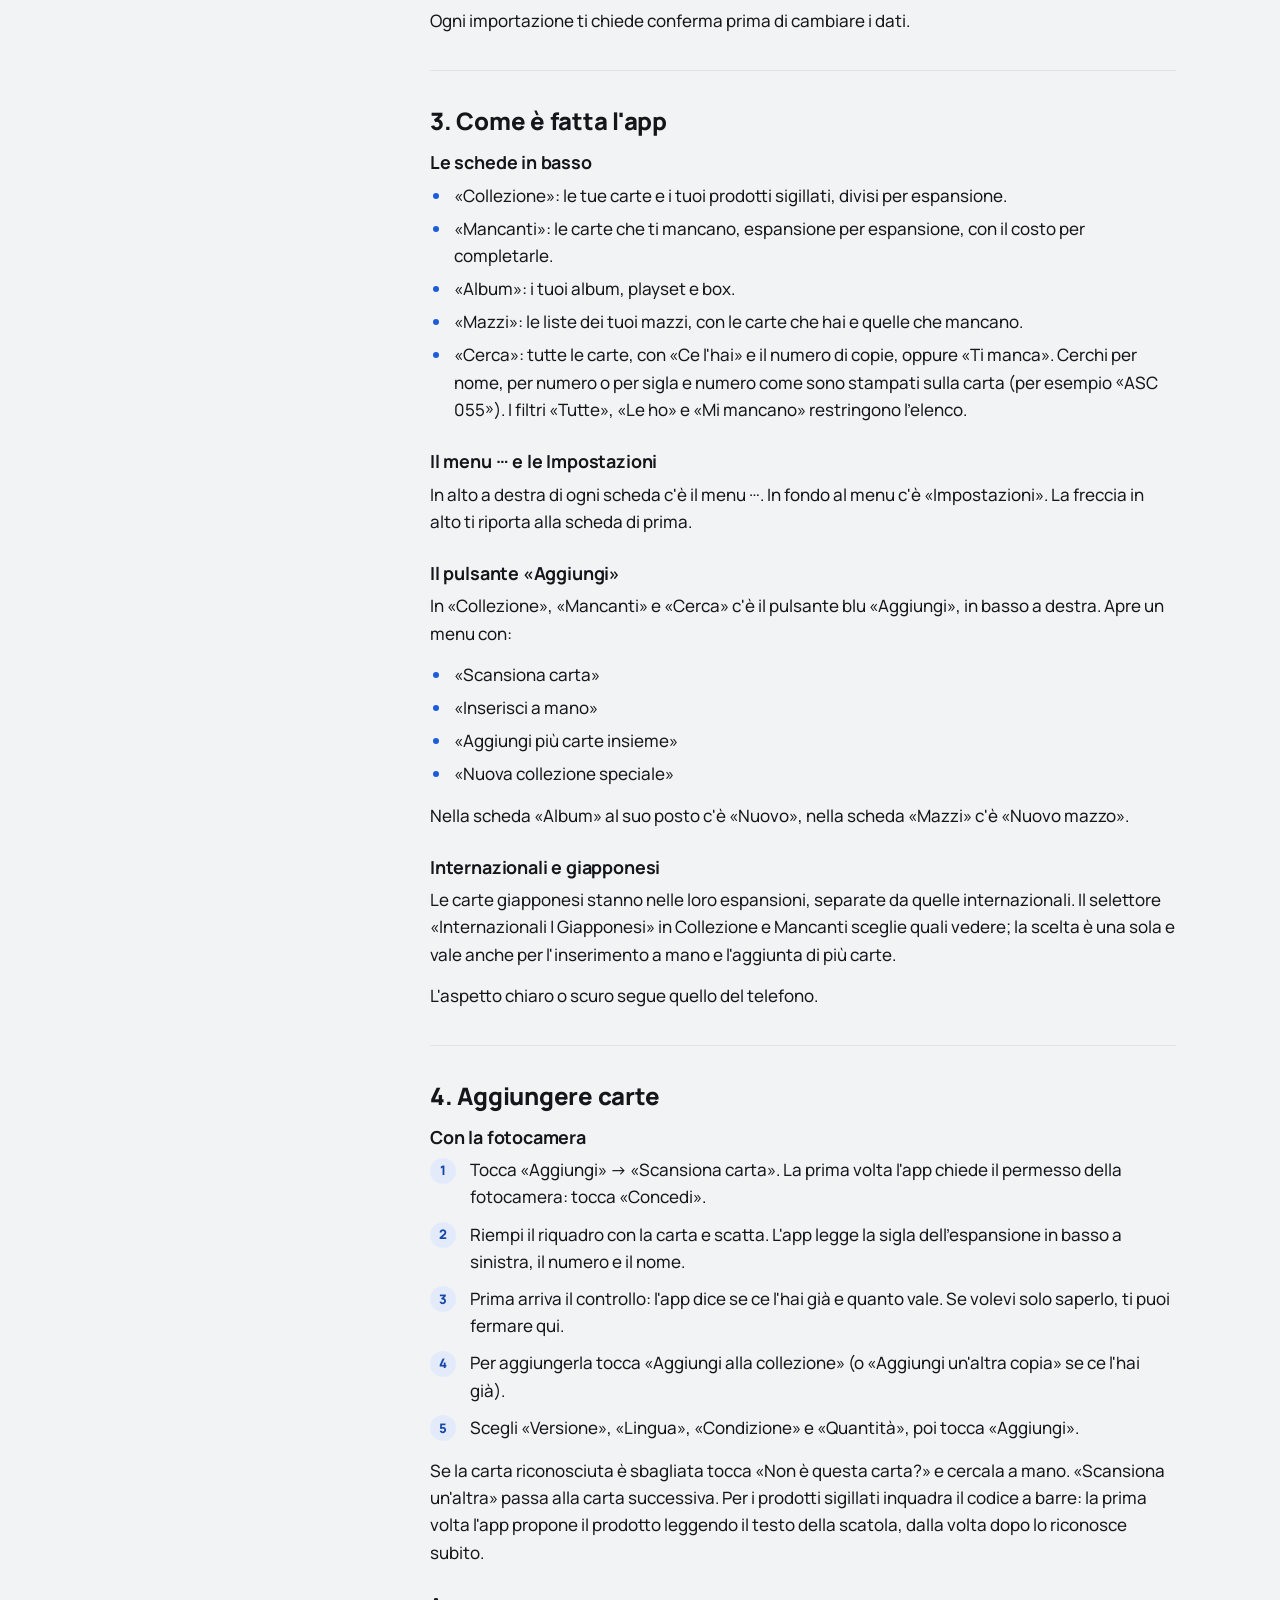
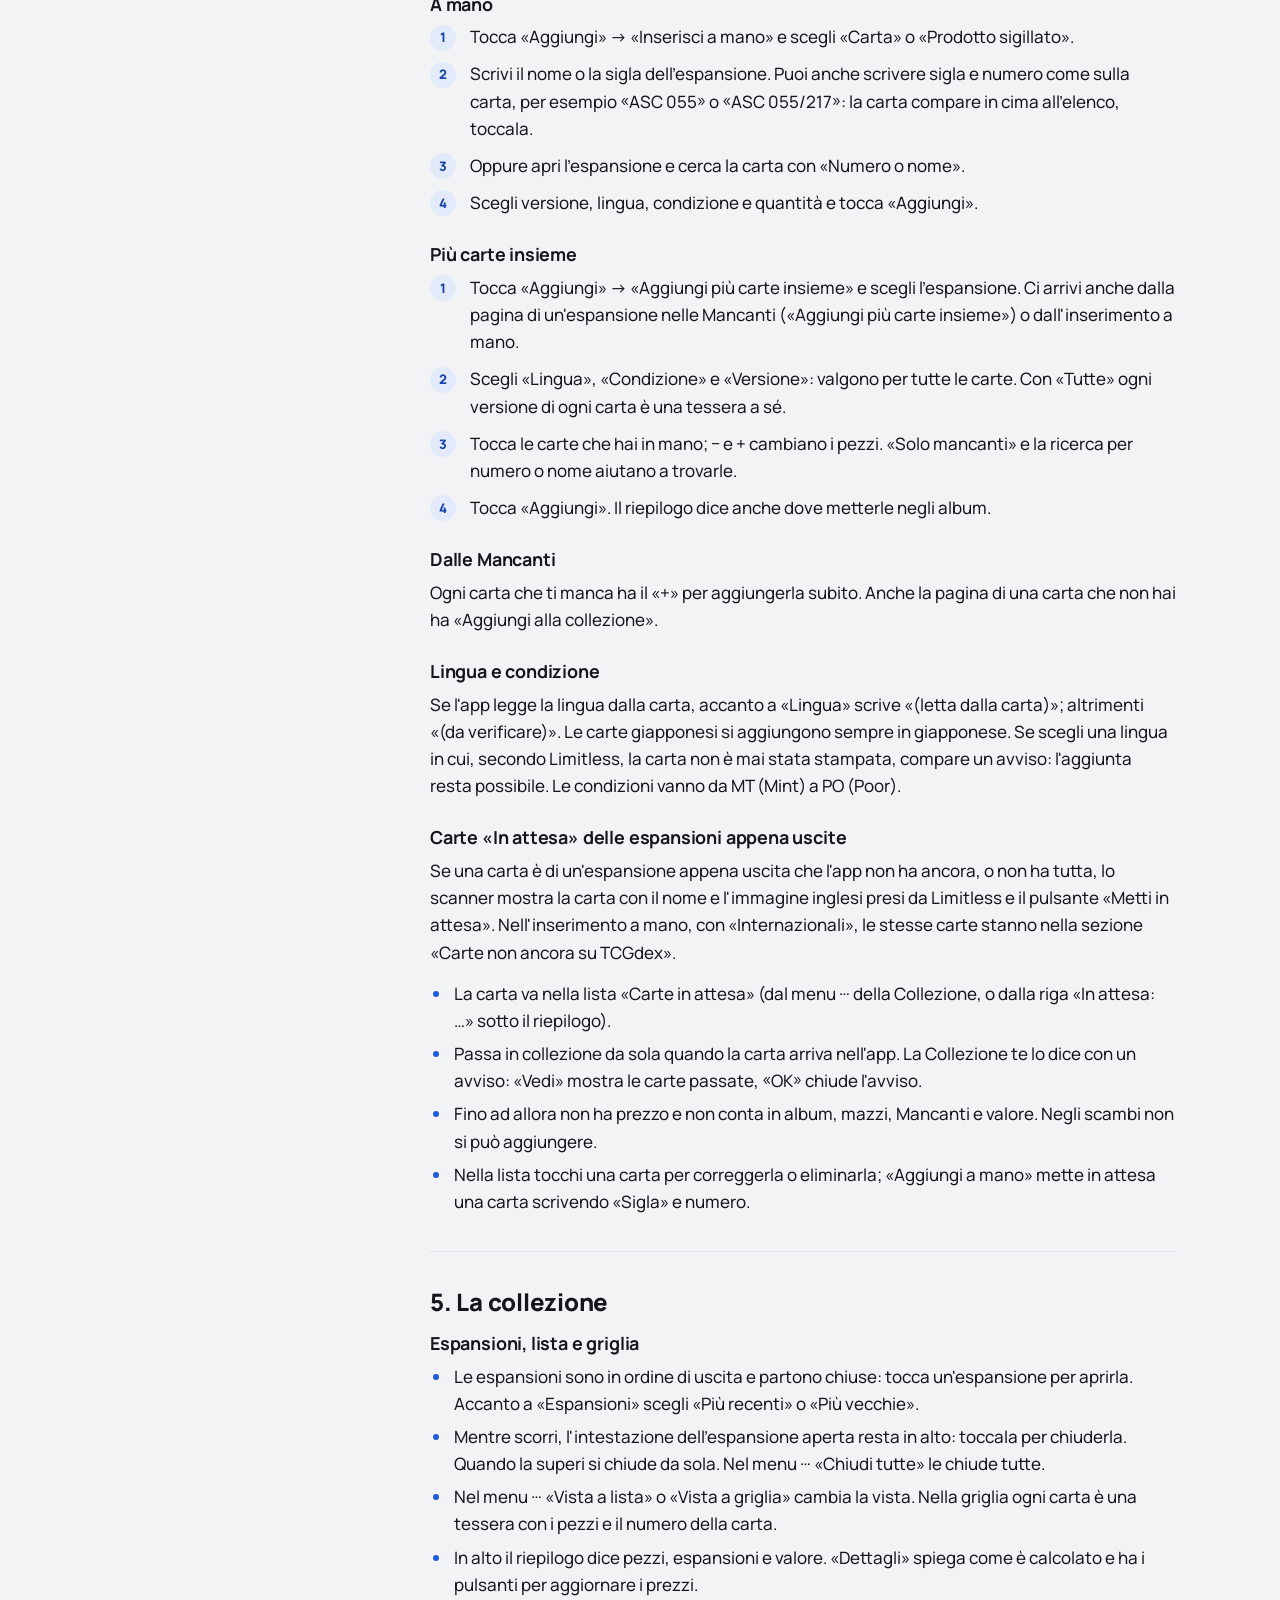
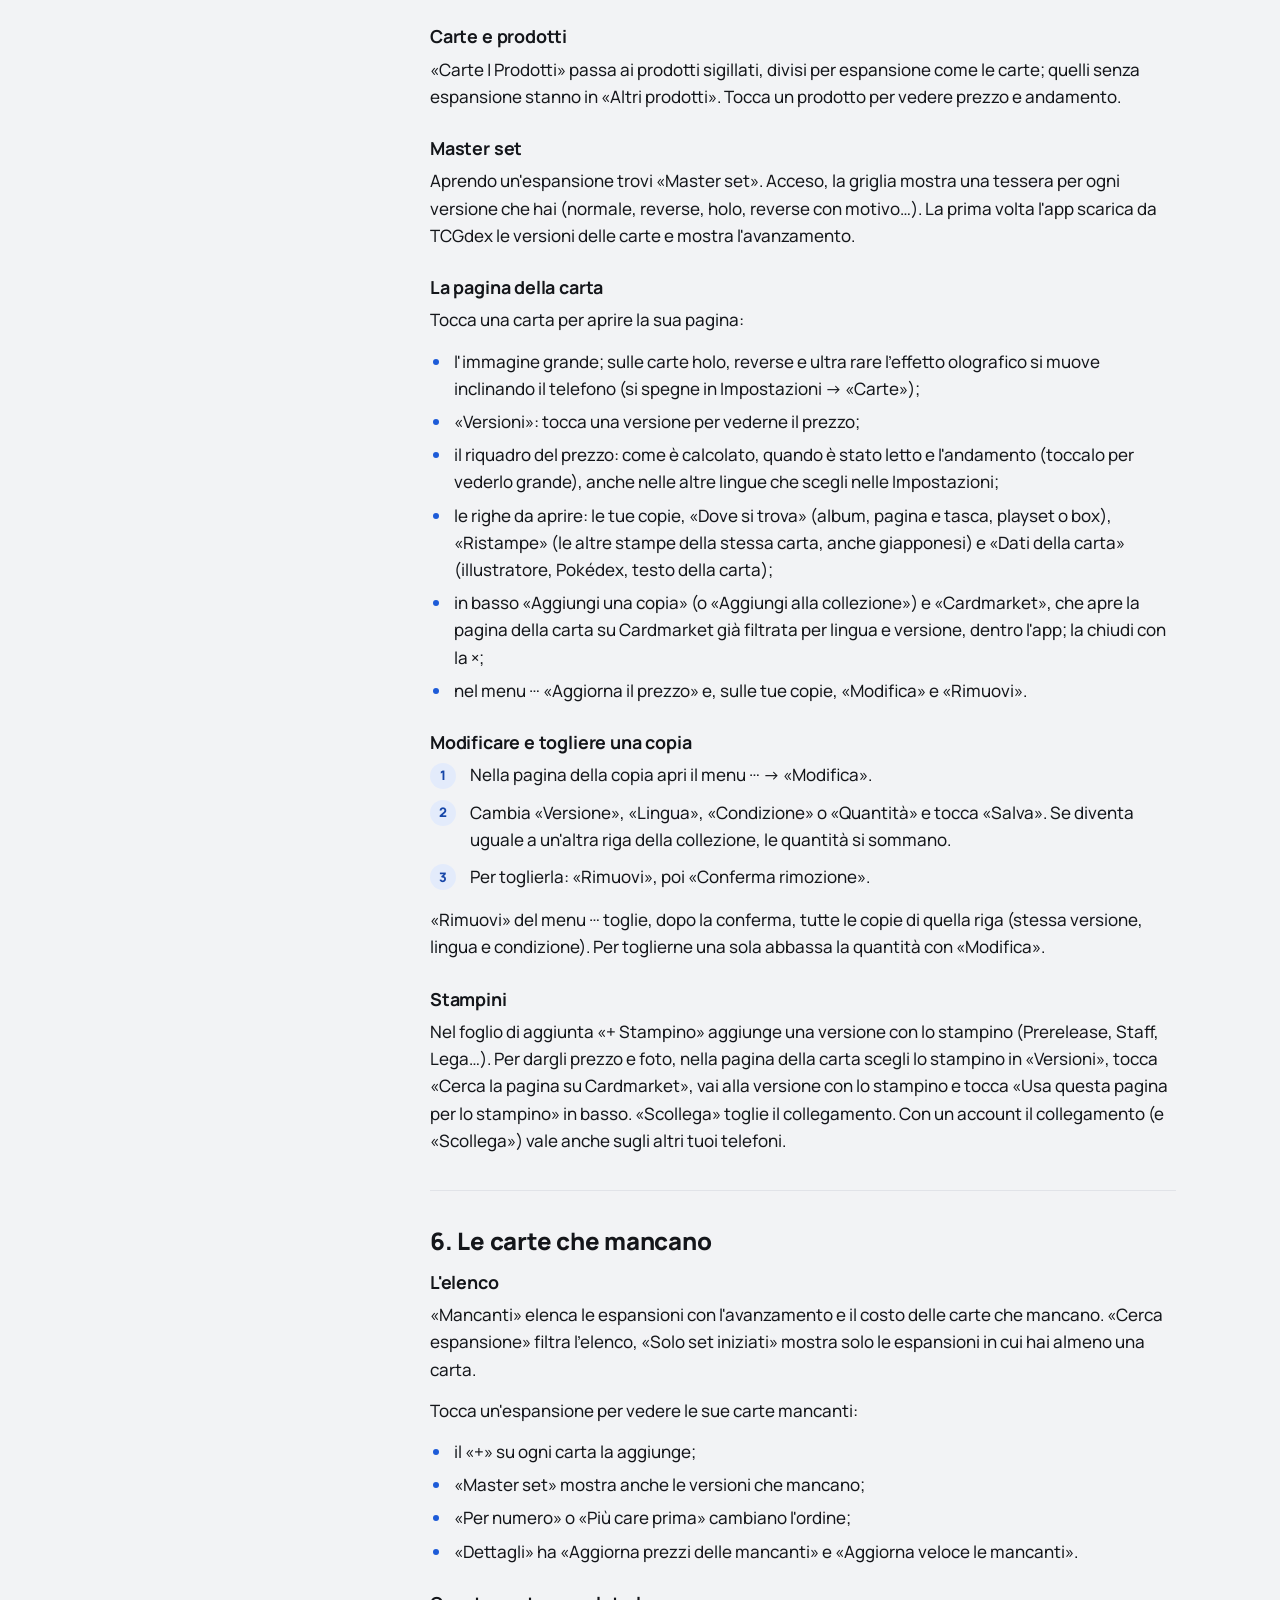
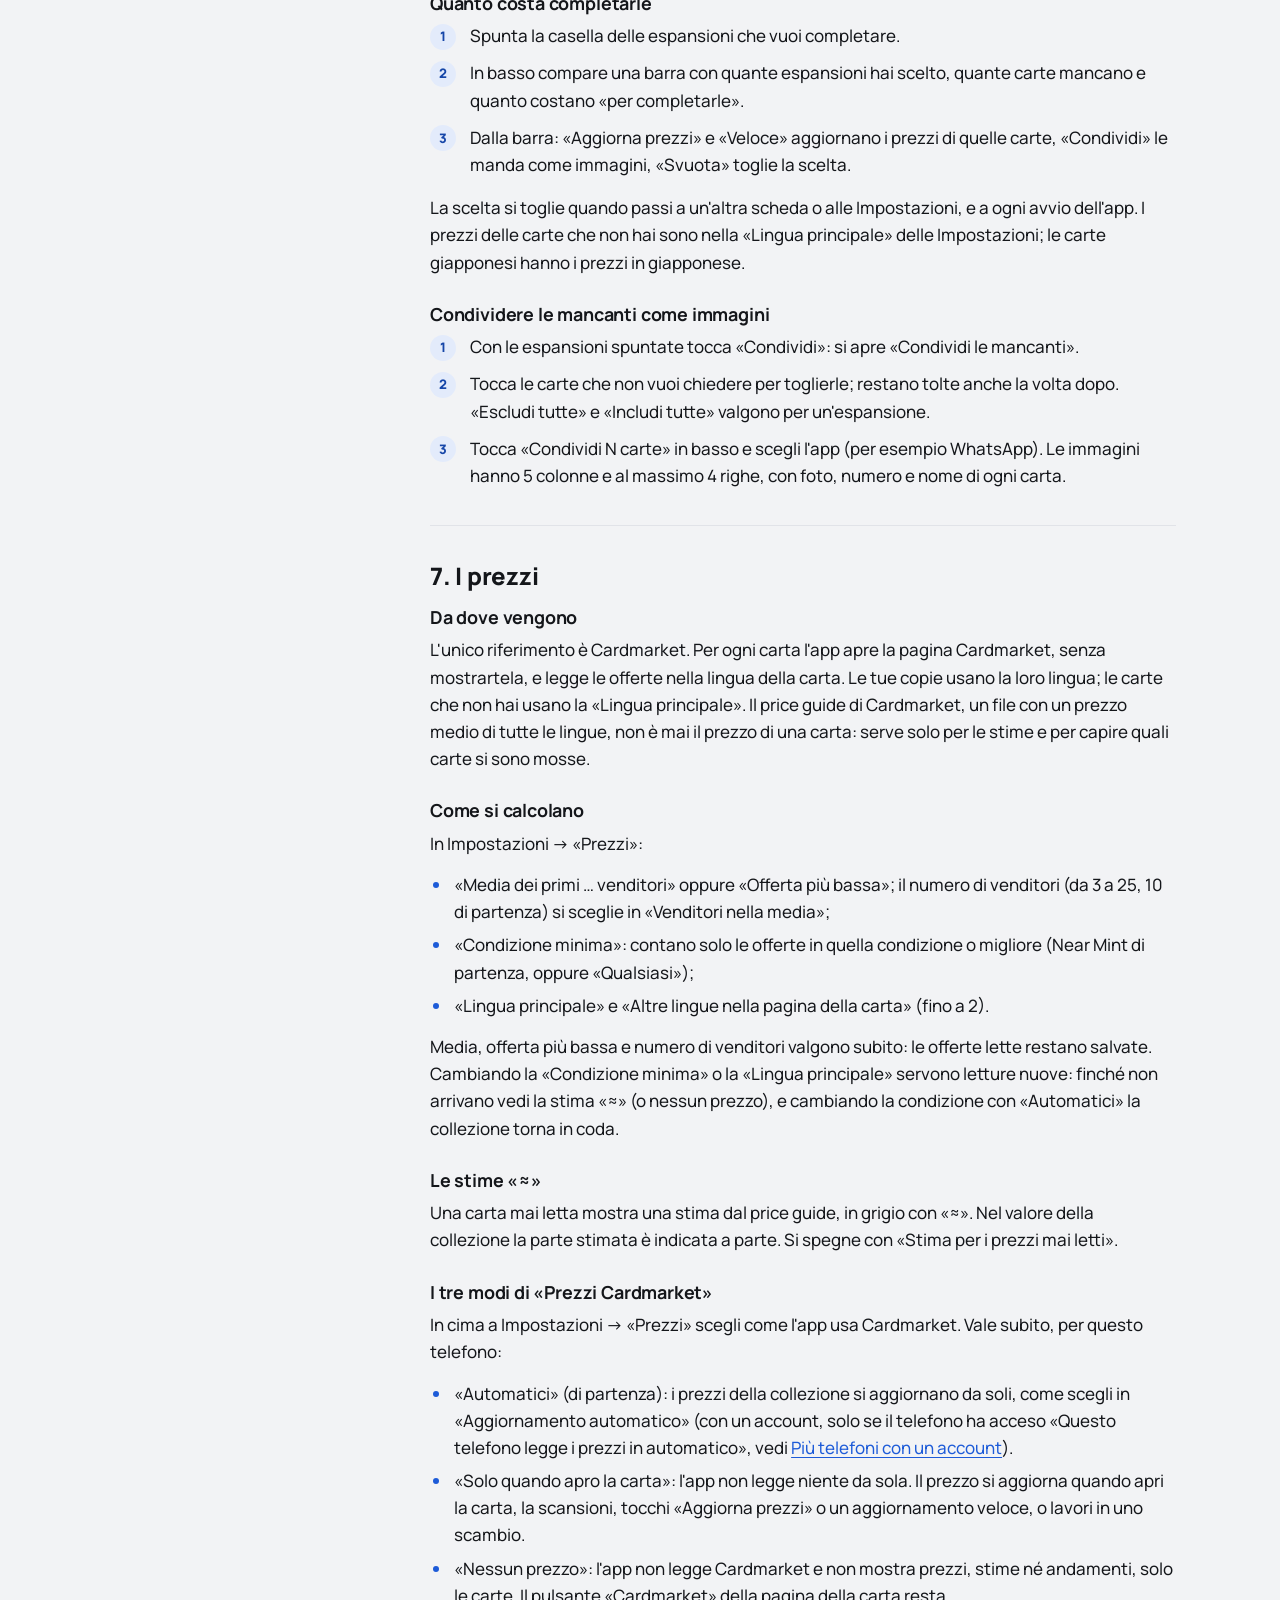
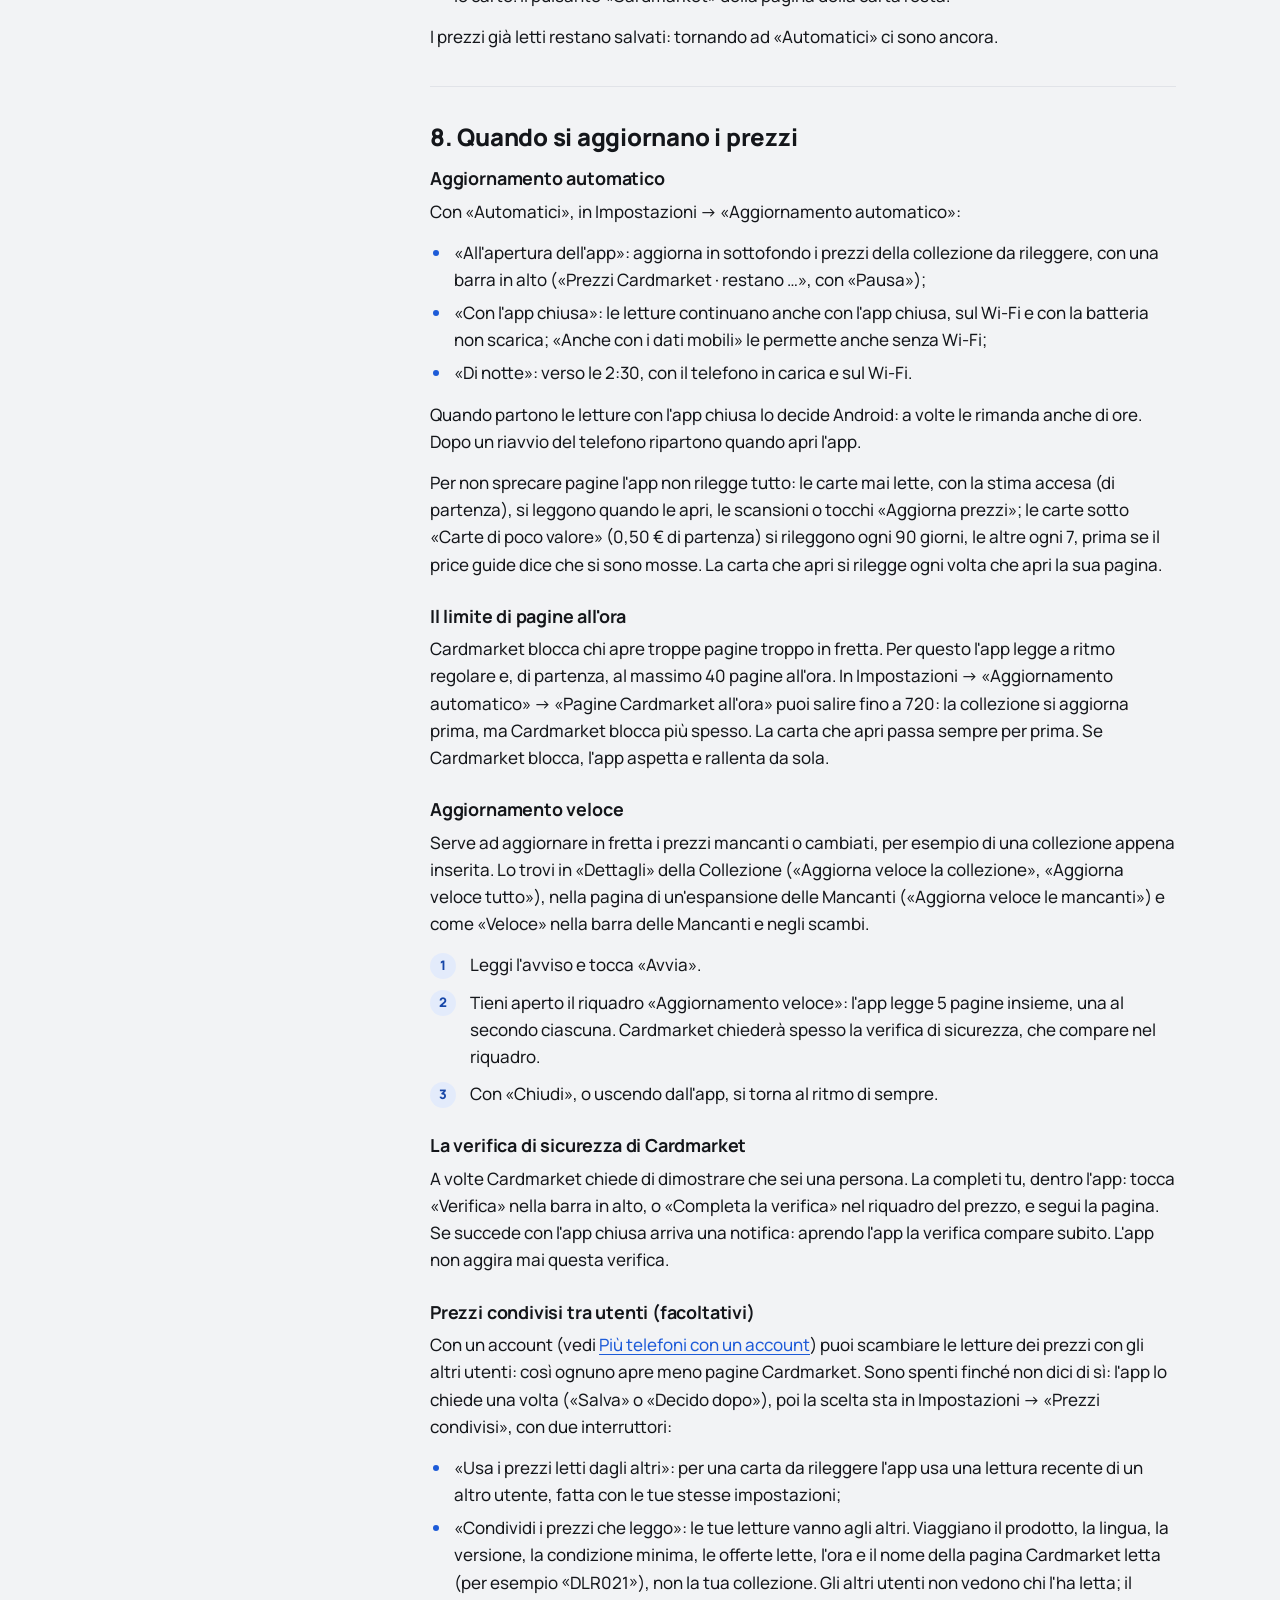
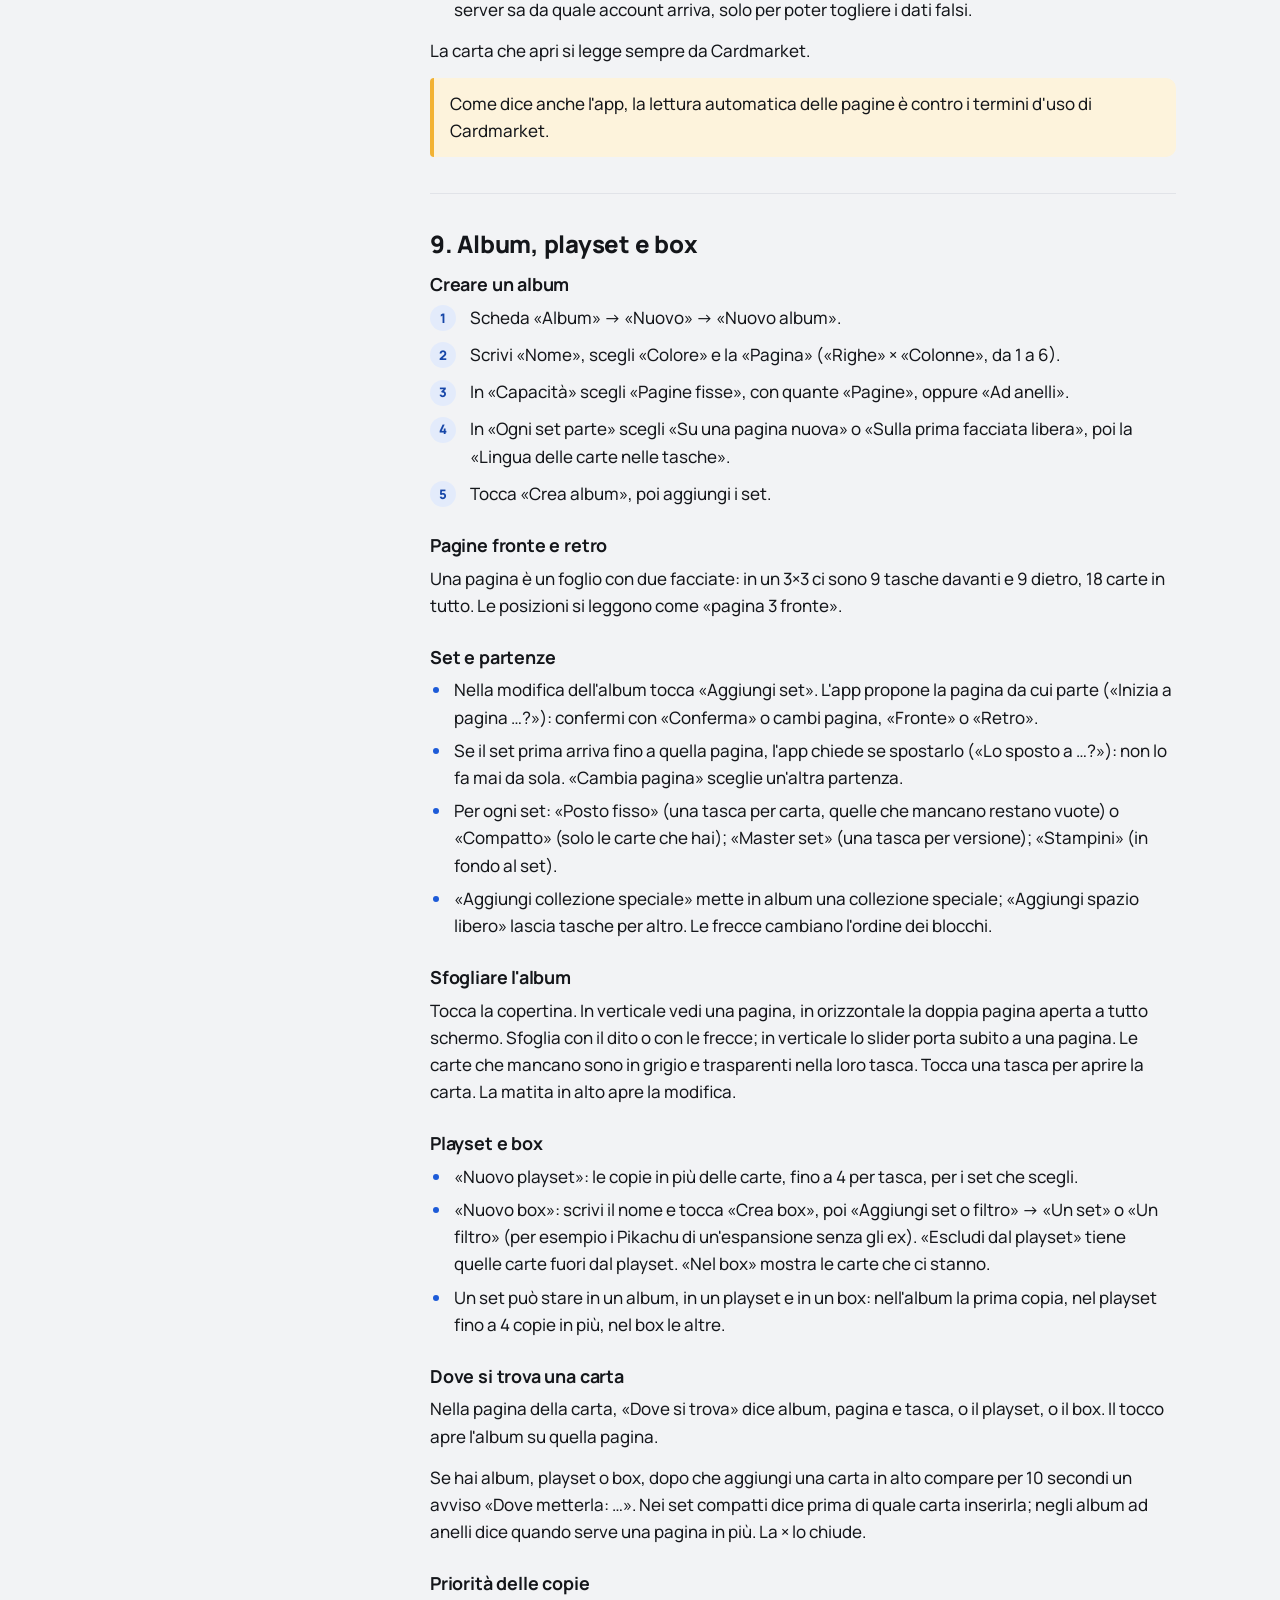
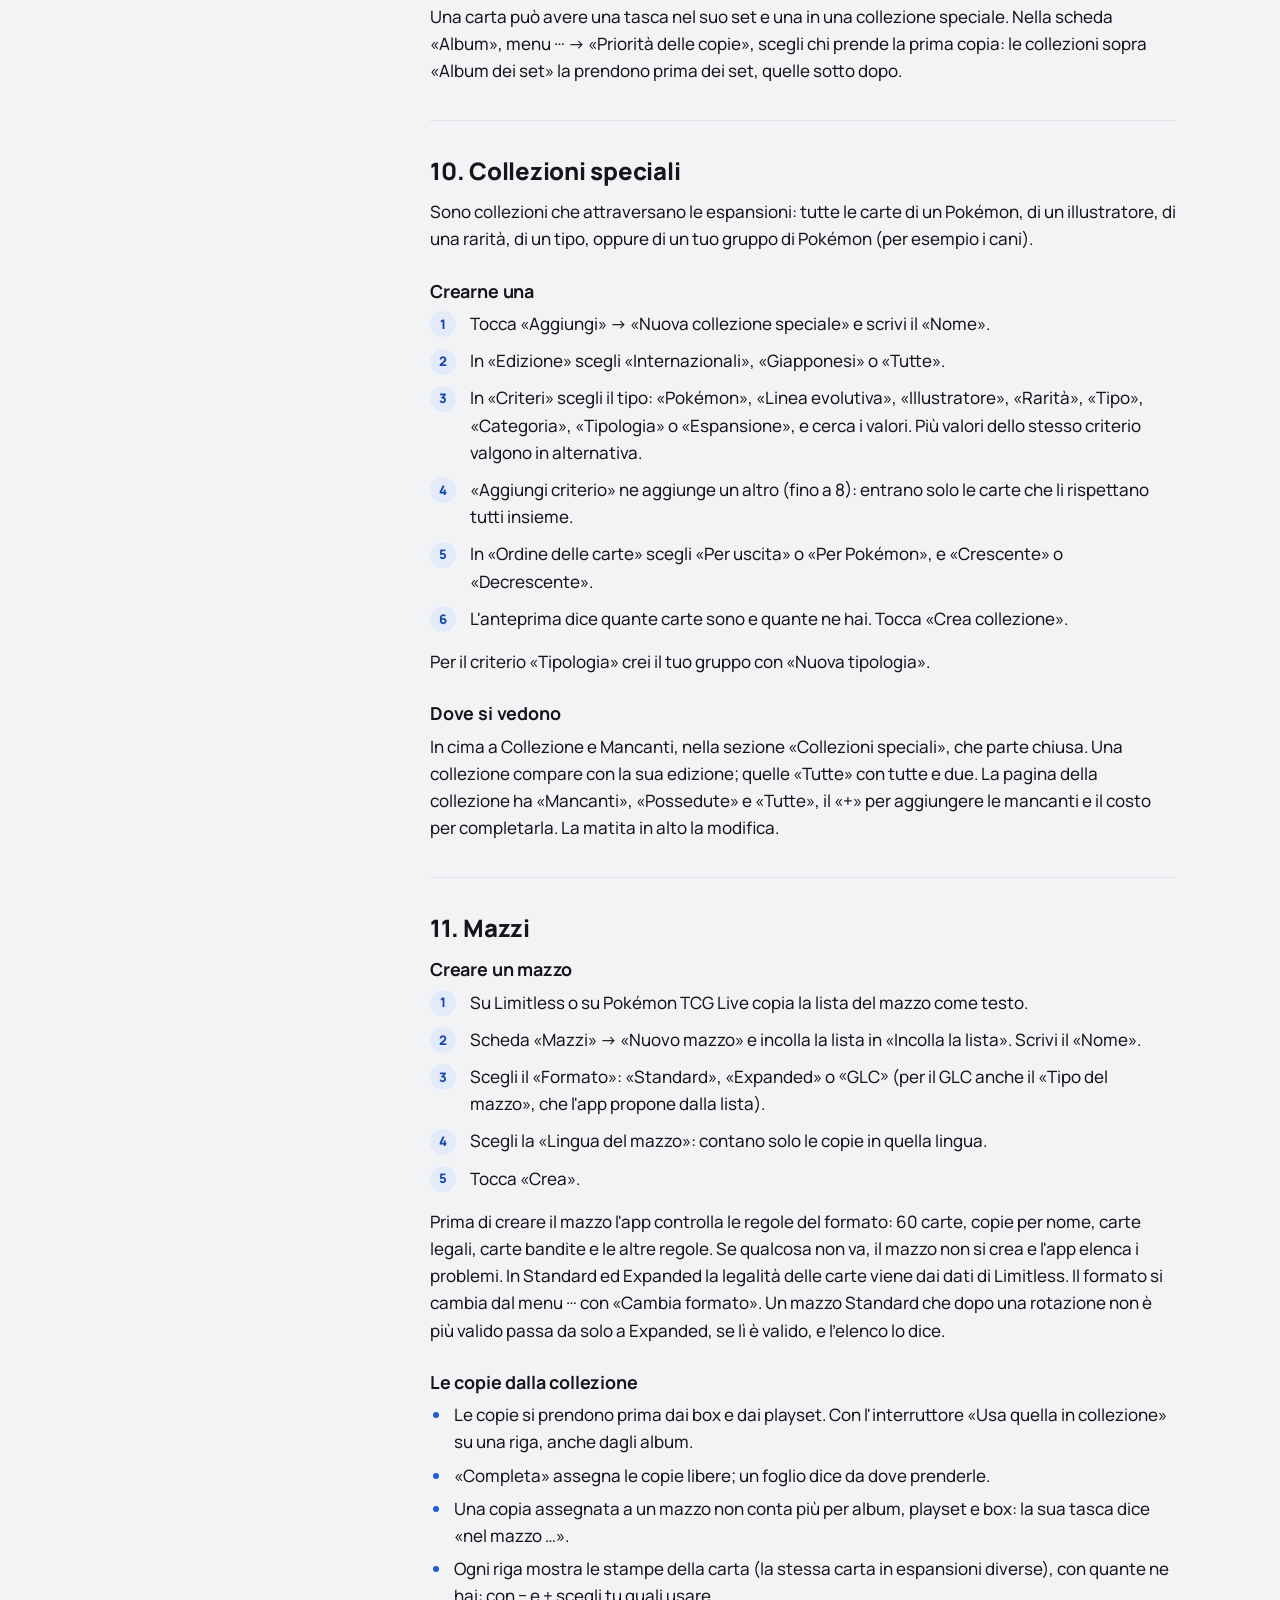
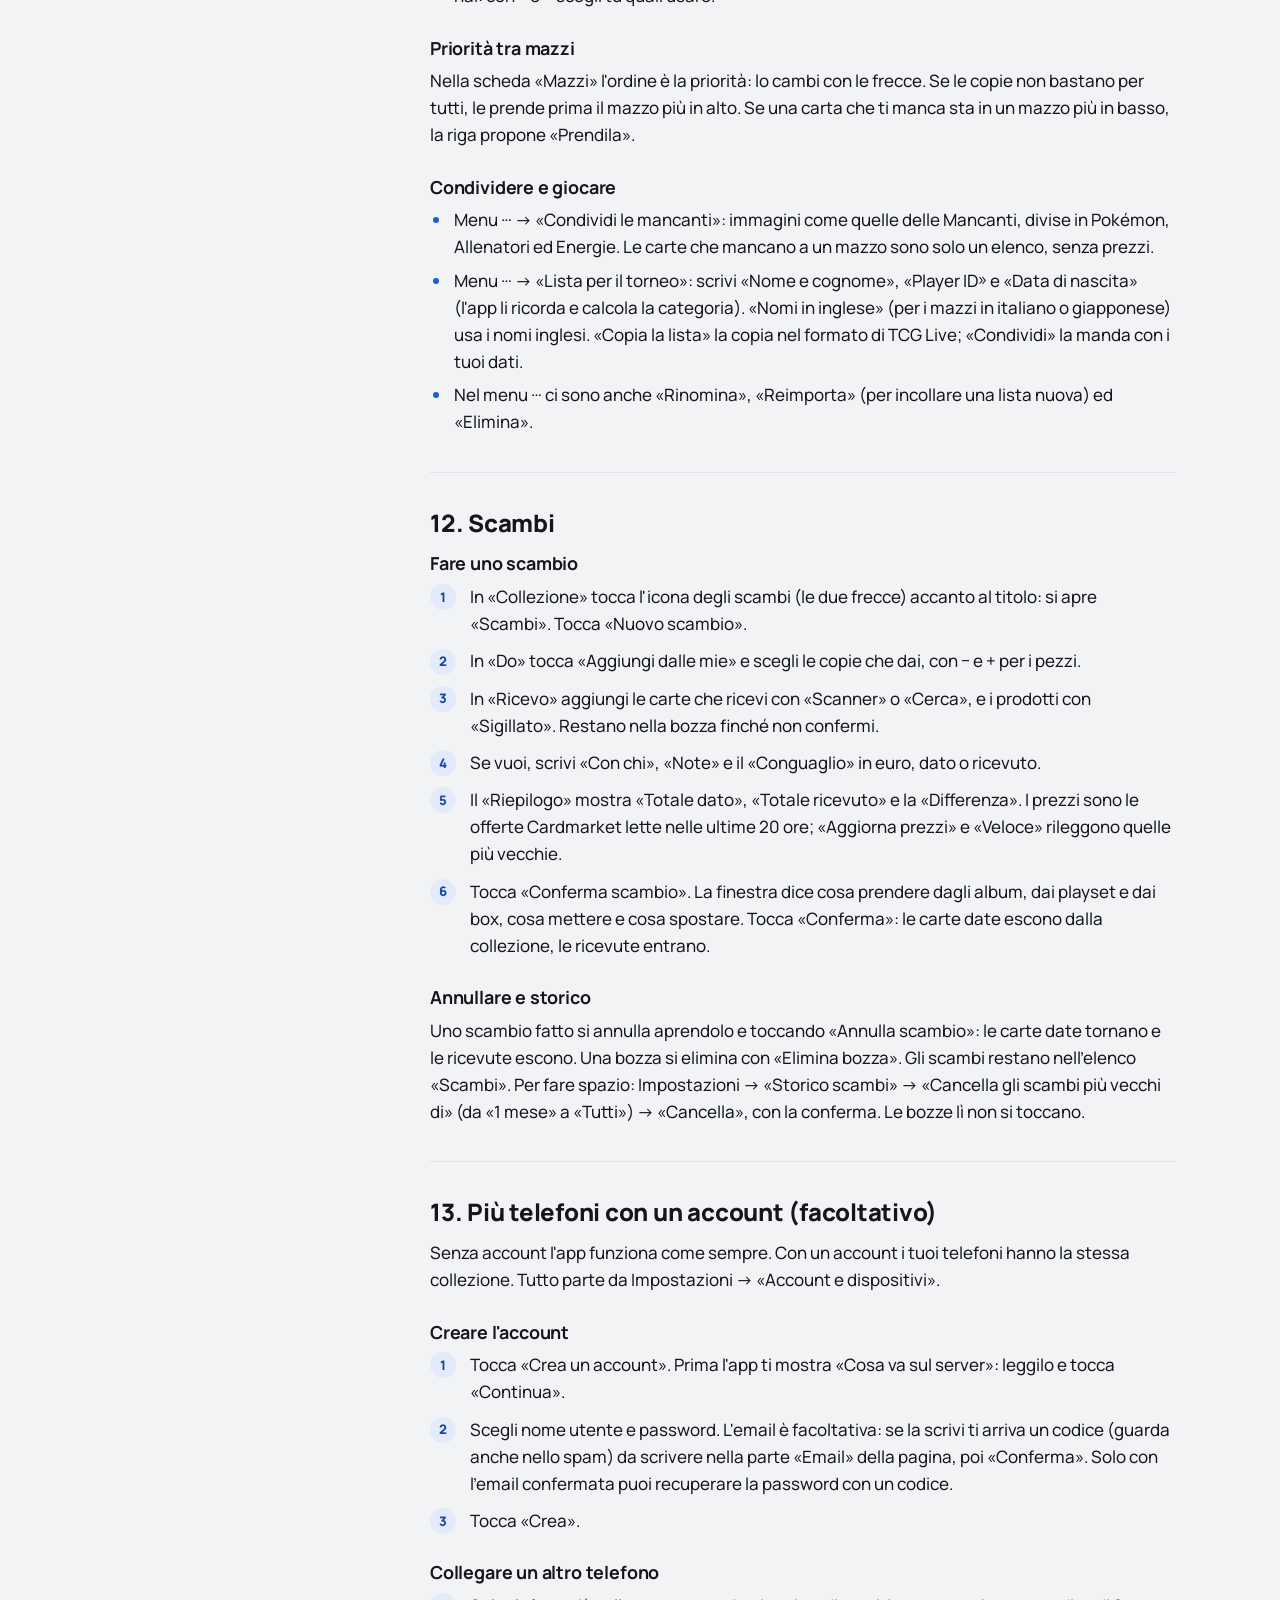
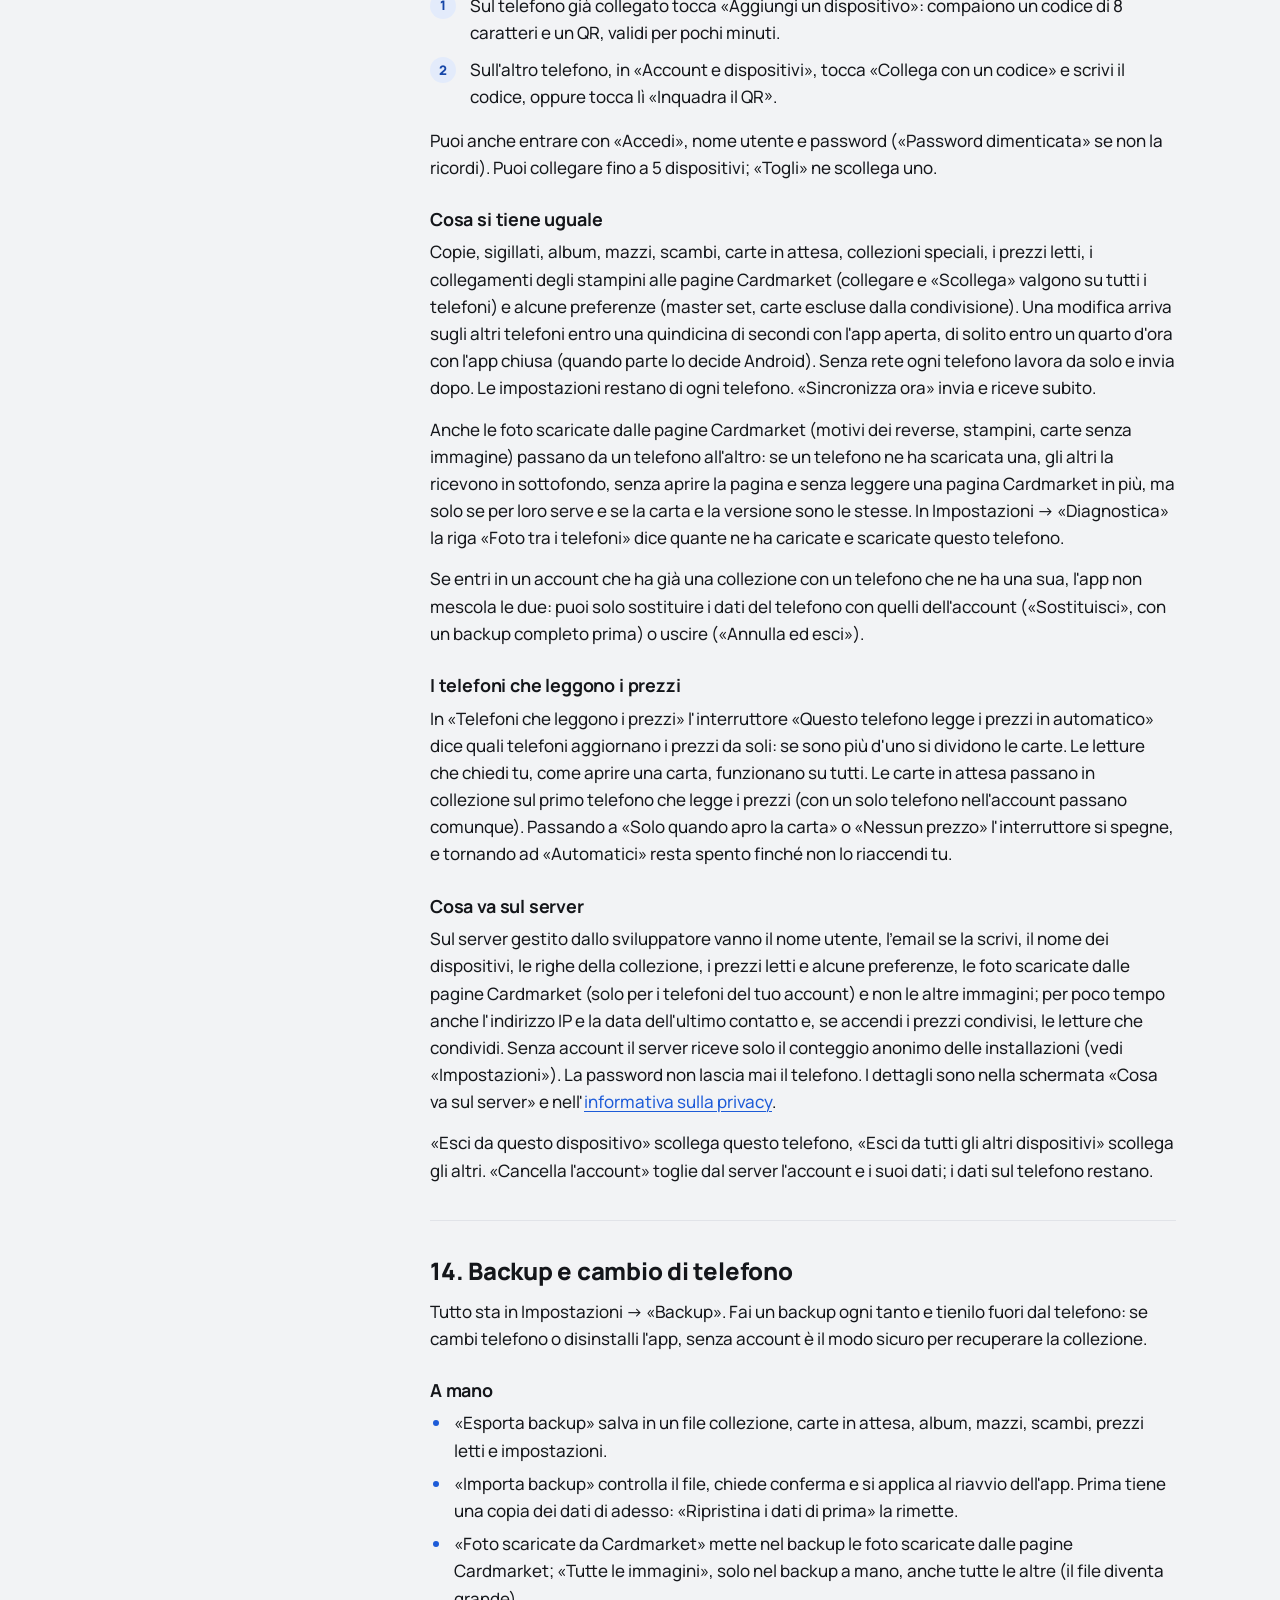
==== commit 4a21054b: "README e sito" ====
--- a/docs/guida.html
+++ b/docs/guida.html
@@ -233,7 +233,7 @@
 <h3>Stampini</h3>
 <p>Nel foglio di aggiunta «+ Stampino» aggiunge una versione con lo stampino (Prerelease, Staff, Lega…). Per dargli prezzo
 e foto, nella pagina della carta scegli lo stampino in «Versioni», tocca «Cerca la pagina su Cardmarket», vai alla versione
-con lo stampino e tocca «Usa questa pagina per lo stampino» in basso. «Scollega» toglie il collegamento.</p>
+con lo stampino e tocca «Usa questa pagina per lo stampino» in basso. «Scollega» toglie il collegamento. Con un account il collegamento (e «Scollega») vale anche sugli altri tuoi telefoni.</p>
 <p class="back"><a href="#indice">Torna all'indice</a></p>
 </section>
 
@@ -511,10 +511,15 @@
 <p>Puoi anche entrare con «Accedi», nome utente e password («Password dimenticata» se non la ricordi). Puoi collegare fino a 5
 dispositivi; «Togli» ne scollega uno.</p>
 <h3>Cosa si tiene uguale</h3>
-<p>Copie, sigillati, album, mazzi, scambi, carte in attesa, collezioni speciali, i prezzi letti e alcune preferenze (master
+<p>Copie, sigillati, album, mazzi, scambi, carte in attesa, collezioni speciali, i prezzi letti, i collegamenti degli stampini
+alle pagine Cardmarket (collegare e «Scollega» valgono su tutti i telefoni) e alcune preferenze (master
 set, carte escluse dalla condivisione). Una modifica arriva sugli altri telefoni entro una quindicina di secondi con l'app aperta, di solito entro
 un quarto d'ora con l'app chiusa (quando parte lo decide Android). Senza rete ogni telefono lavora da solo e invia dopo. Le impostazioni restano di ogni
 telefono. «Sincronizza ora» invia e riceve subito.</p>
+<p>Anche le foto scaricate dalle pagine Cardmarket (motivi dei reverse, stampini, carte senza immagine) passano da un telefono
+all'altro: se un telefono ne ha scaricata una, gli altri la ricevono in sottofondo, senza aprire la pagina e senza leggere una
+pagina Cardmarket in più, ma solo se per loro serve e se la carta e la versione sono le stesse. In Impostazioni → «Diagnostica» la
+riga «Foto tra i telefoni» dice quante ne ha caricate e scaricate questo telefono.</p>
 <p>Se entri in un account che ha già una collezione con un telefono che ne ha una sua, l'app non mescola le due: puoi solo sostituire i
 dati del telefono con quelli dell'account («Sostituisci», con un backup completo prima) o uscire («Annulla ed esci»).</p>
 <h3>I telefoni che leggono i prezzi</h3>
@@ -525,7 +530,7 @@
 resta spento finché non lo riaccendi tu.</p>
 <h3>Cosa va sul server</h3>
 <p>Sul server gestito dallo sviluppatore vanno il nome utente, l'email se la scrivi, il nome dei dispositivi, le righe della
-collezione, i prezzi letti e alcune preferenze, non le immagini; per poco tempo anche l'indirizzo IP e la data dell'ultimo contatto e, se accendi i prezzi condivisi, le letture che condividi. La password non lascia mai il telefono. I dettagli sono
+collezione, i prezzi letti e alcune preferenze, le foto scaricate dalle pagine Cardmarket (solo per i telefoni del tuo account) e non le altre immagini; per poco tempo anche l'indirizzo IP e la data dell'ultimo contatto e, se accendi i prezzi condivisi, le letture che condividi. Senza account il server riceve solo il conteggio anonimo delle installazioni (vedi «Impostazioni»). La password non lascia mai il telefono. I dettagli sono
 nella schermata «Cosa va sul server» e nell'<a href="privacy.html">informativa sulla privacy</a>.</p>
 <p>«Esci da questo dispositivo» scollega questo telefono, «Esci da tutti gli altri dispositivi» scollega gli altri. «Cancella
 l'account» toglie dal server l'account e i suoi dati; i dati sul telefono restano.</p>
@@ -592,9 +597,13 @@
 <li>«Account e dispositivi»: l'account facoltativo, i telefoni collegati e la sincronizzazione.</li>
 <li>«Prezzi condivisi»: i due interruttori per usare e condividere le letture dei prezzi.</li>
 <li>«Aggiornamenti dell'app»: versione installata, canale e «Controlla ora».</li>
-<li>«Diagnostica»: immagini e loghi, pagine Cardmarket, blocchi e ultimo errore, utile per segnalare un problema.</li>
+<li>«Diagnostica»: immagini e loghi, pagine Cardmarket, blocchi e ultimo errore, utile per segnalare un problema. Ci trovi
+anche la riga «Conteggio delle installazioni».</li>
 <li>«Storico scambi»: cancella gli scambi vecchi.</li>
 </ul>
+<p>Una volta al giorno l'app manda al server un conteggio anonimo delle installazioni: un codice casuale e il numero di versione,
+senza legame con te, con il telefono o con l'account (anche senza account, senza interruttore). Dettagli
+nell'<a href="privacy.html">informativa sulla privacy</a>.</p>
 <p class="back"><a href="#indice">Torna all'indice</a></p>
 </section>
 
@@ -639,8 +648,8 @@
 <details>
 <summary>Manca la foto di una carta</summary>
 <p>Nella pagina della carta compare un riquadro «Manca la foto…». Tocca «Scarica la foto da Cardmarket»: si apre la sua
-pagina Cardmarket, la foto si scarica da sola e resta salvata. Può arrivare anche da sola alla lettura del prezzo
-successiva.</p>
+pagina Cardmarket, la foto si scarica da sola e resta salvata. Con un account può arrivare dall'altro tuo telefono se l'ha già
+scaricata; altrimenti arriva da sola alla lettura del prezzo successiva su questo telefono.</p>
 </details>
 <details>
 <summary>Dove vedo gli errori</summary>
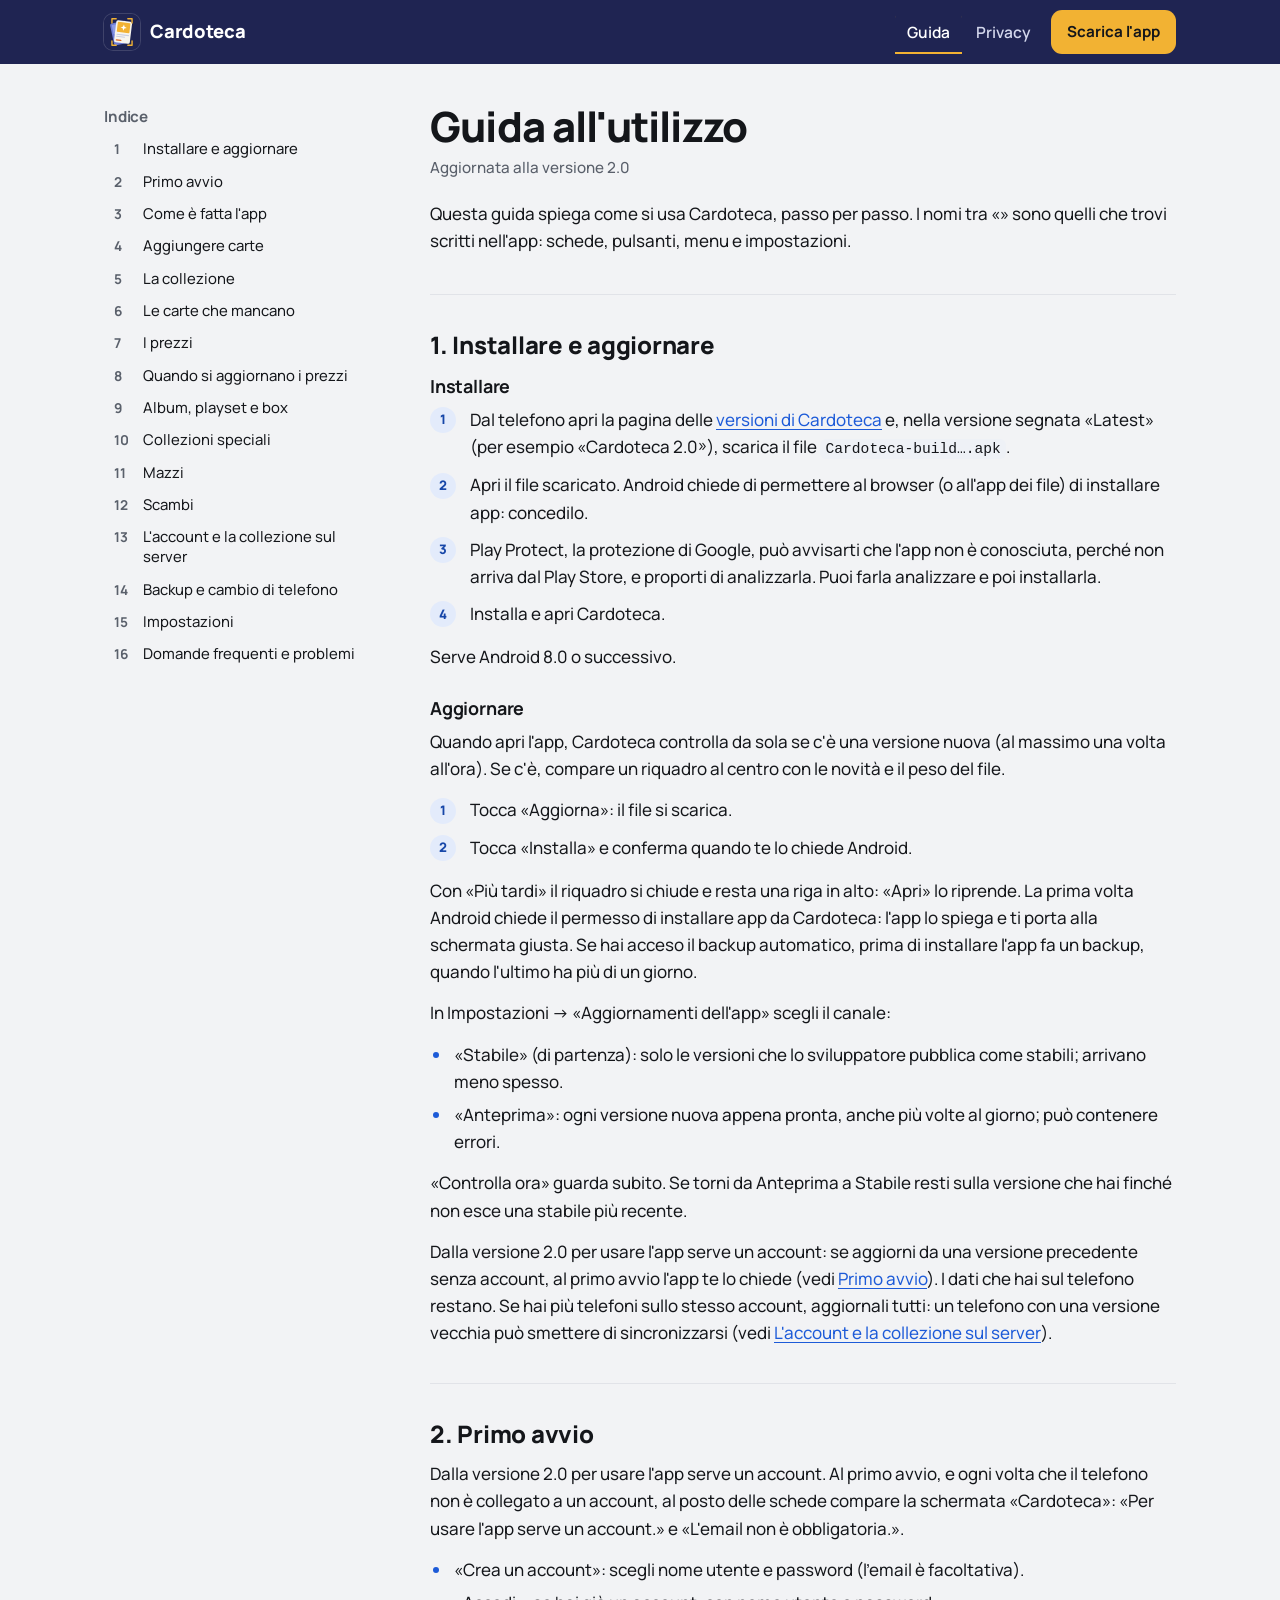
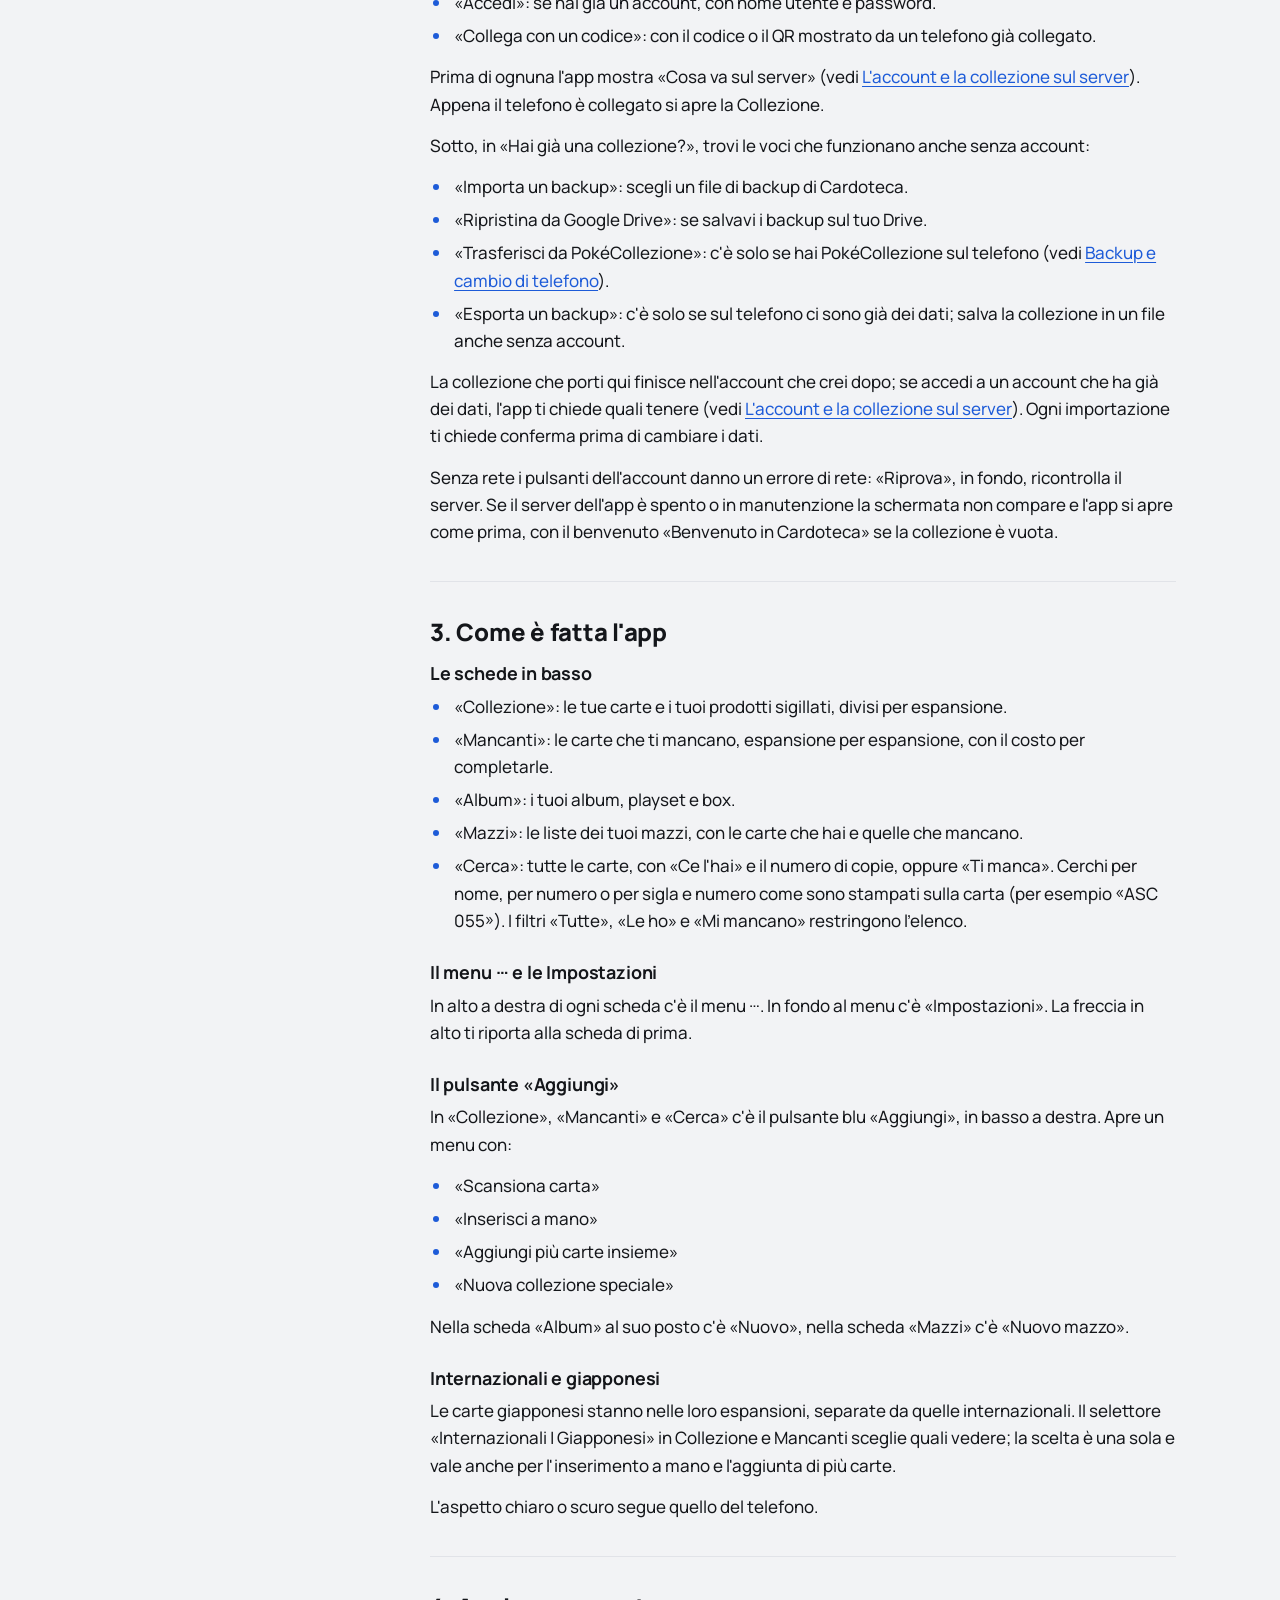
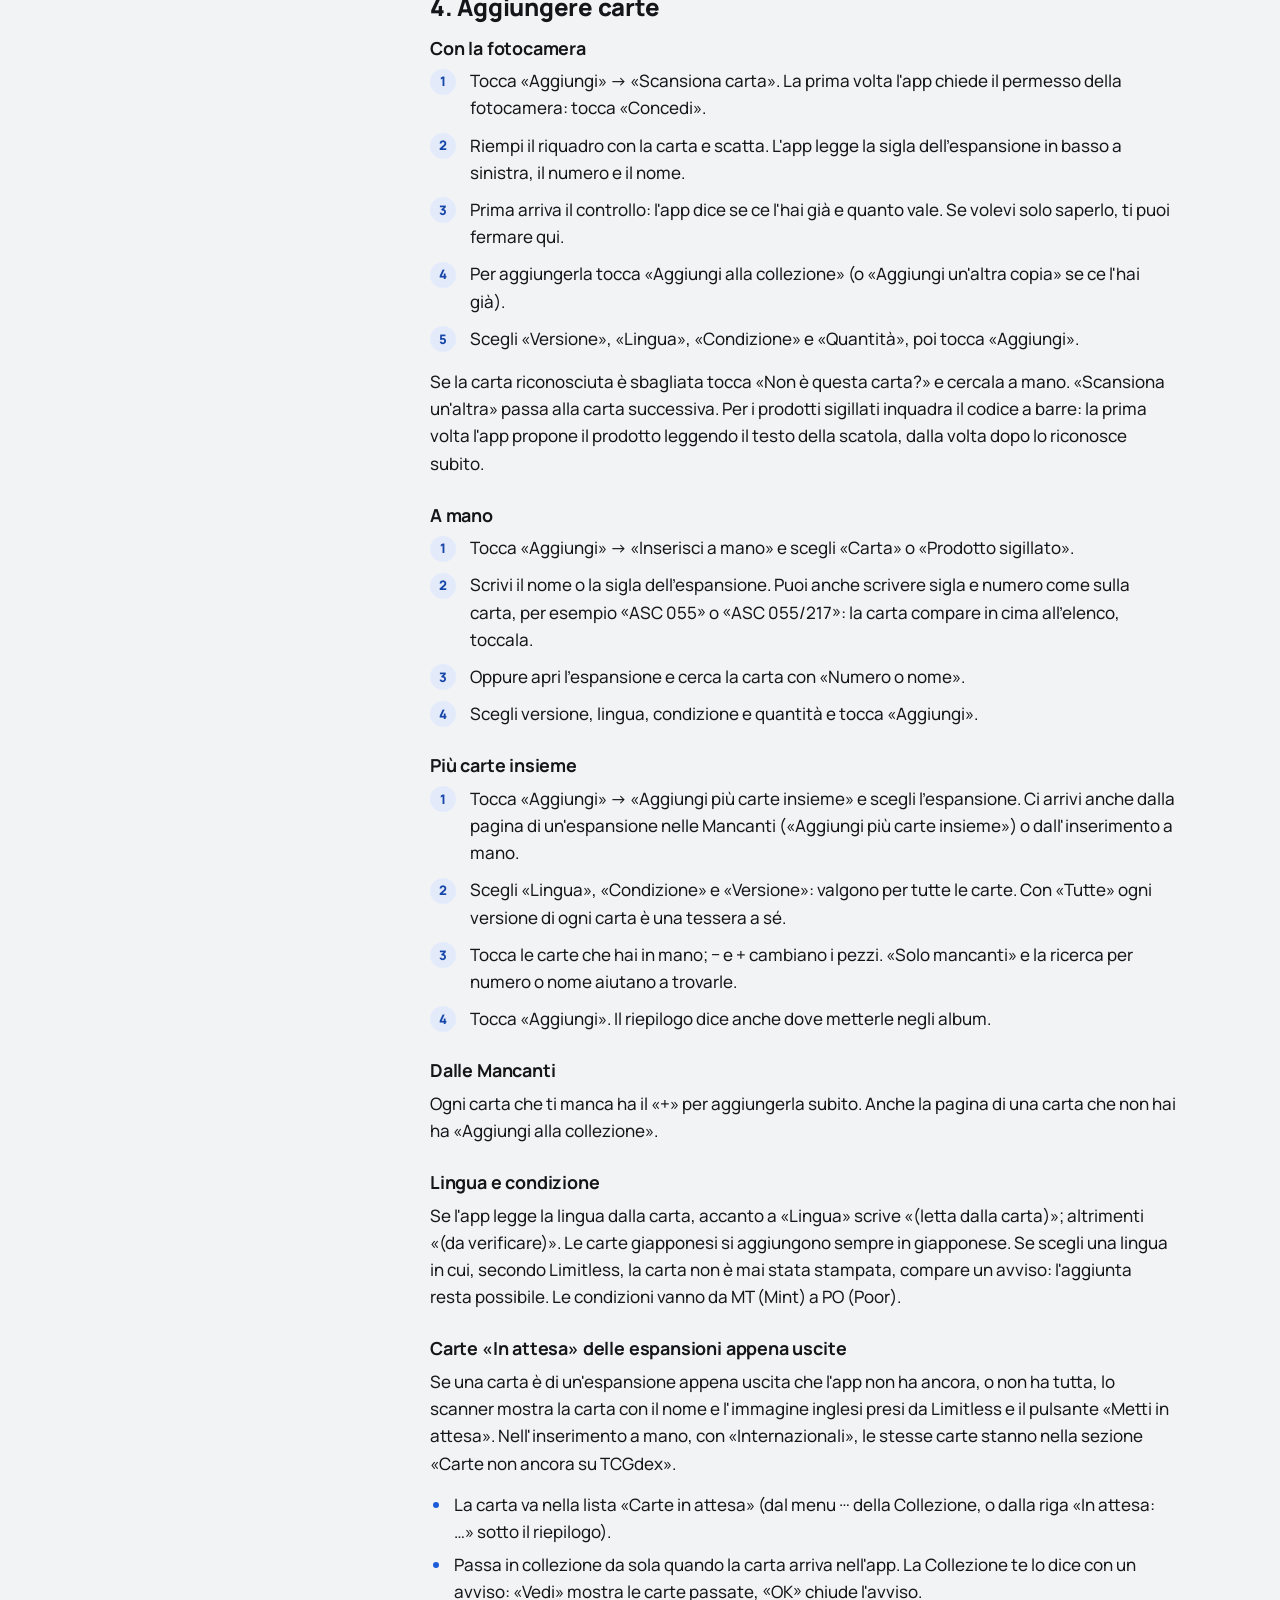
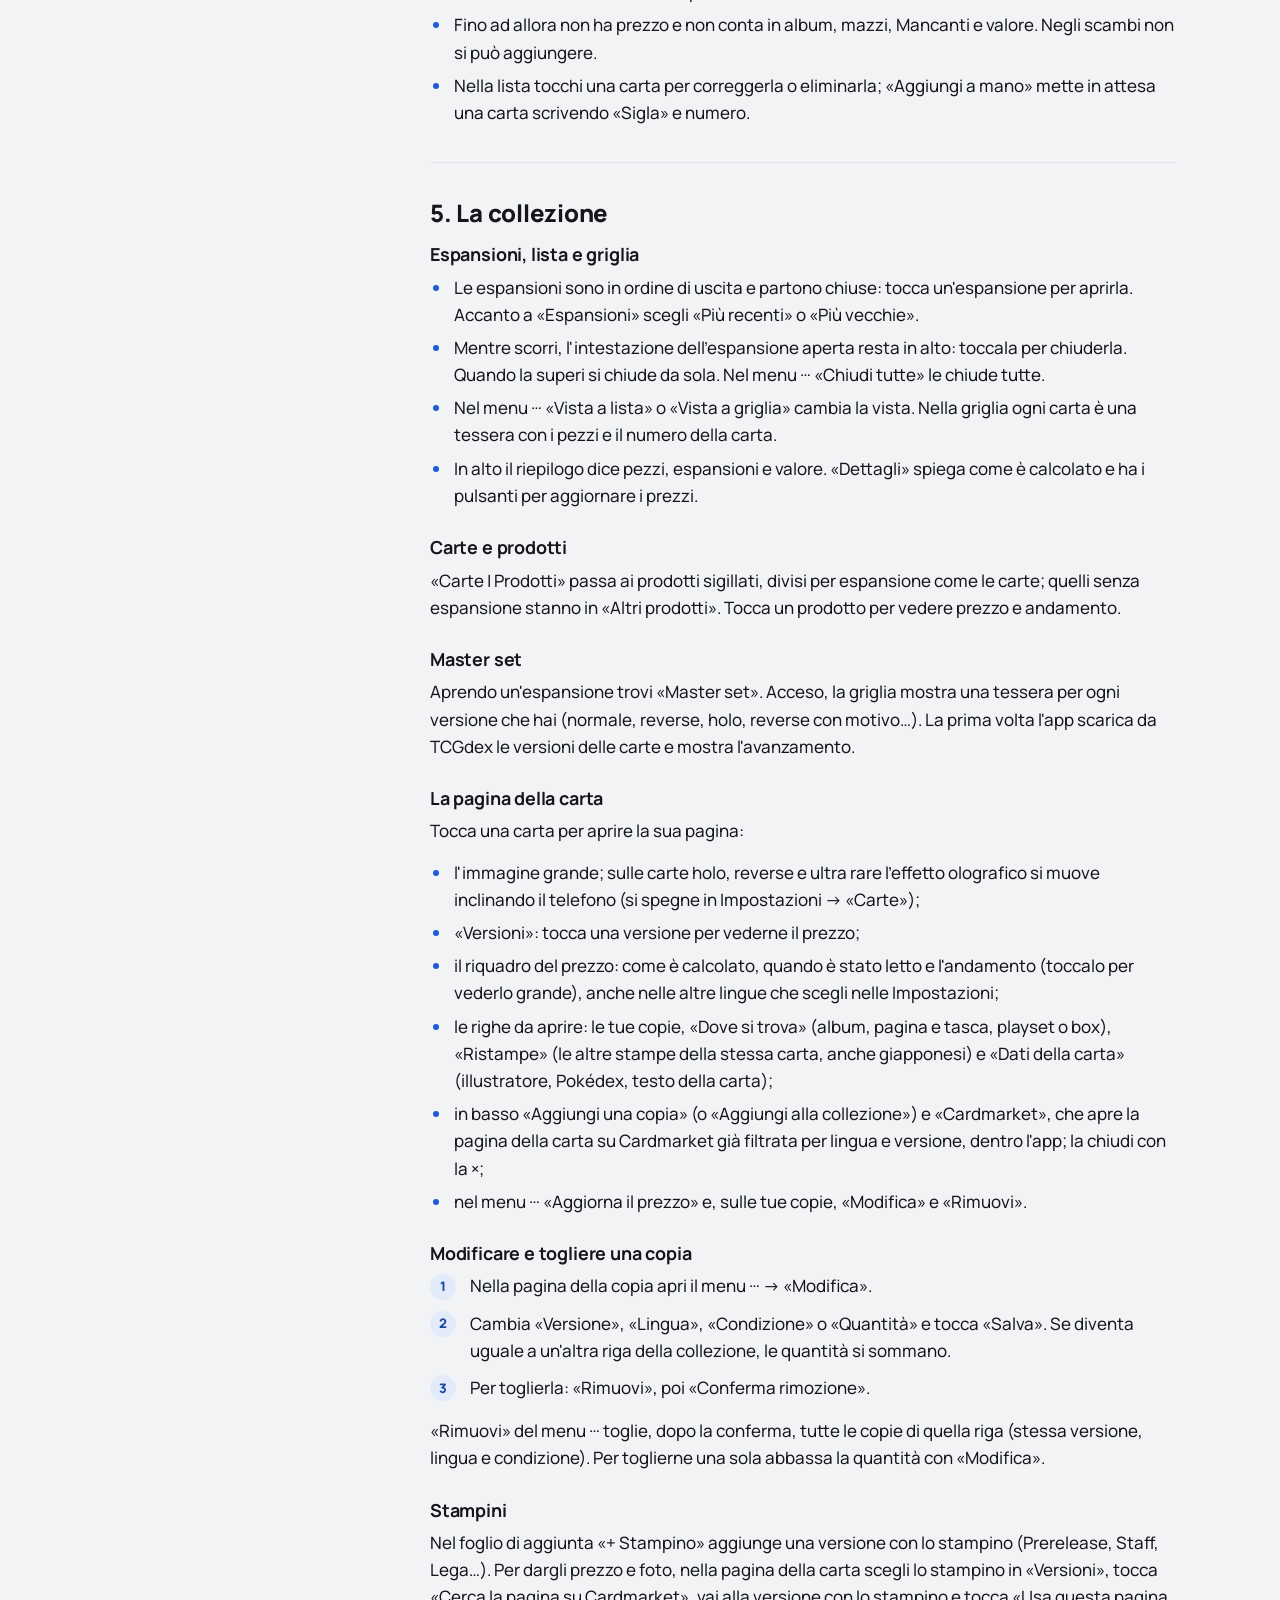
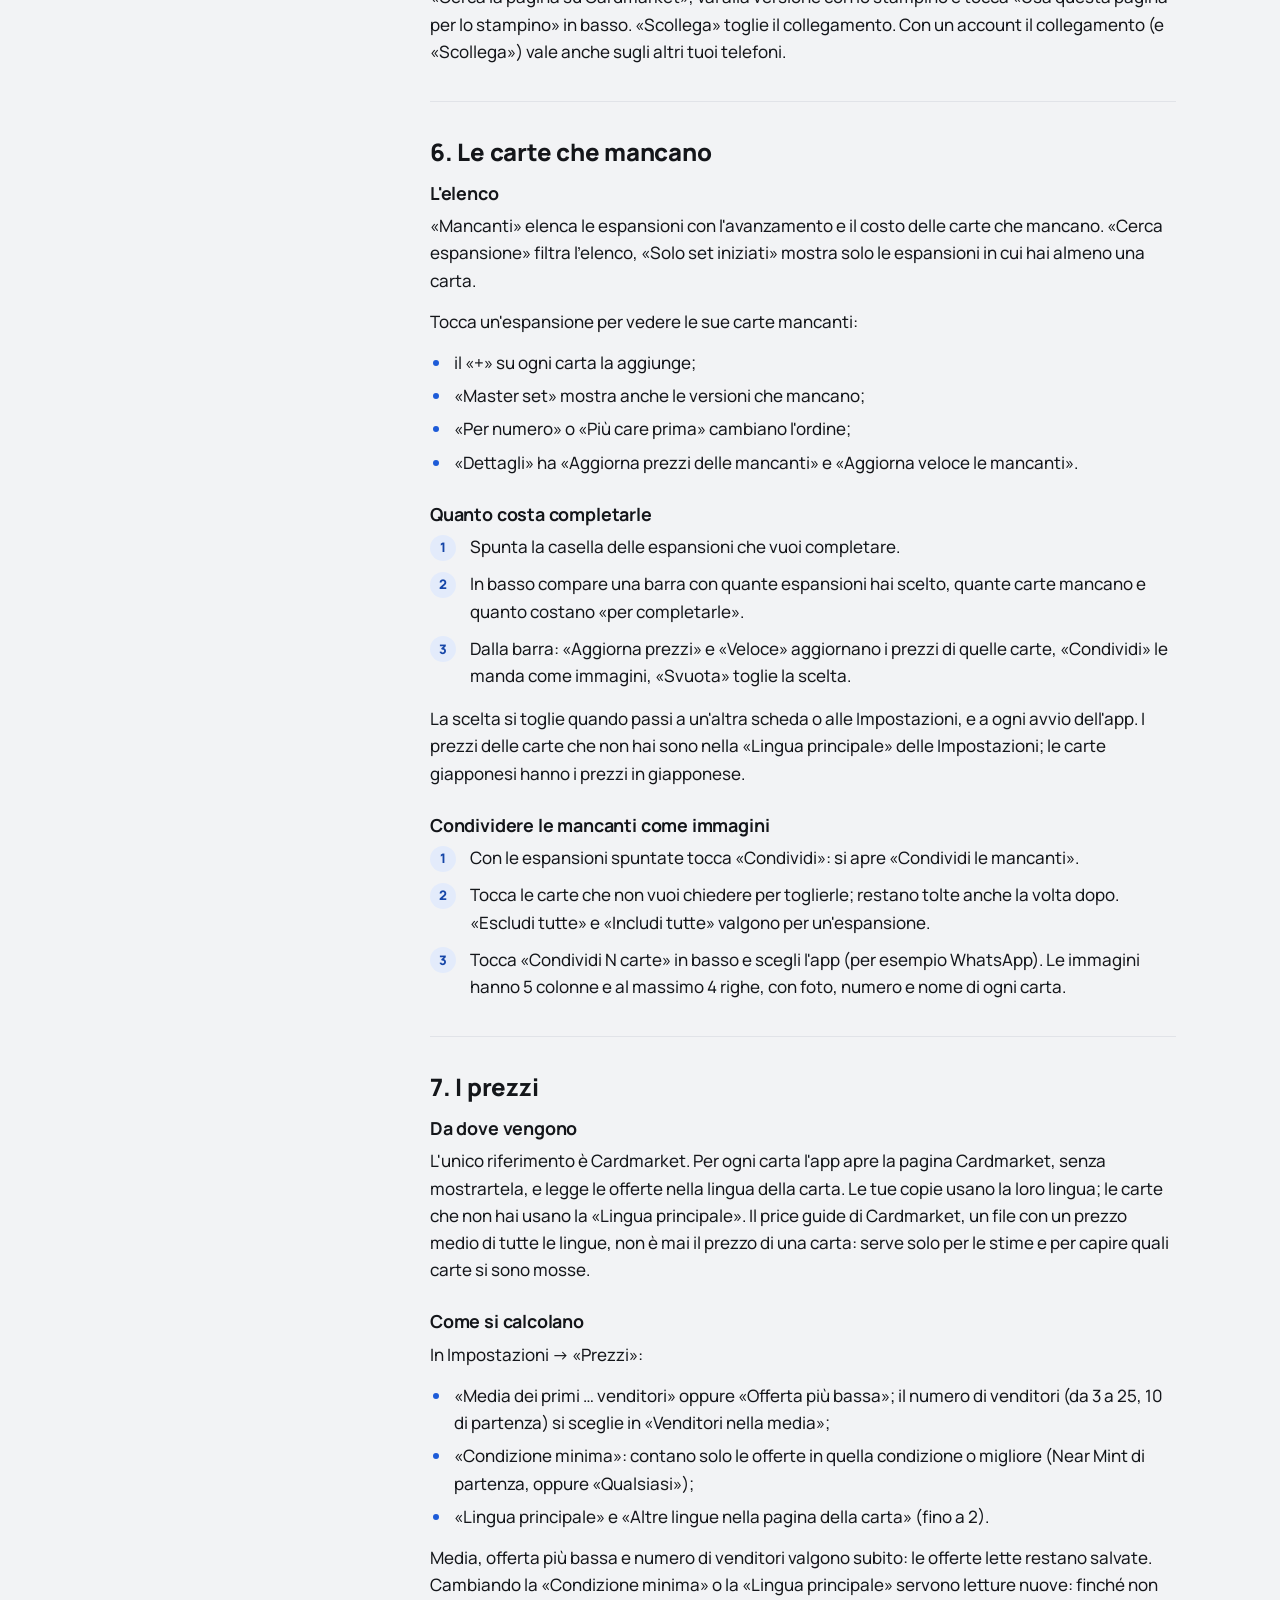
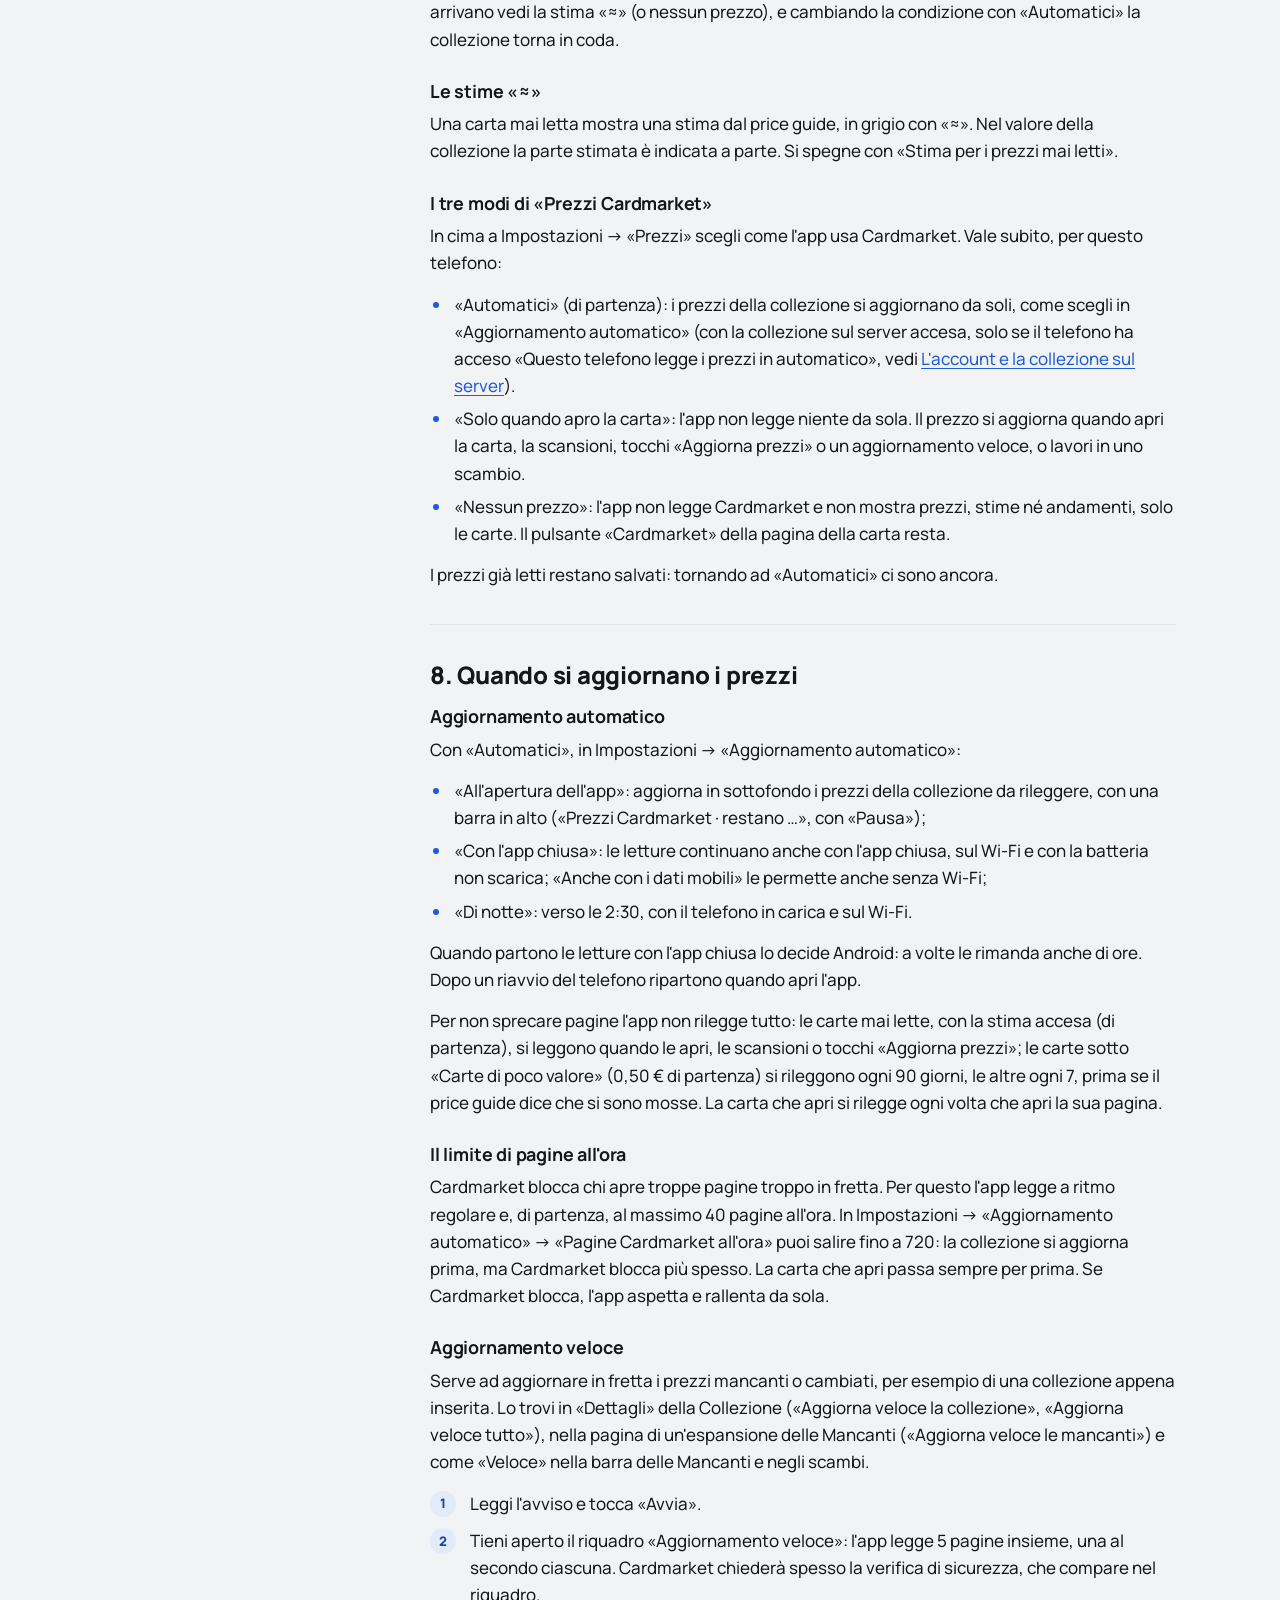
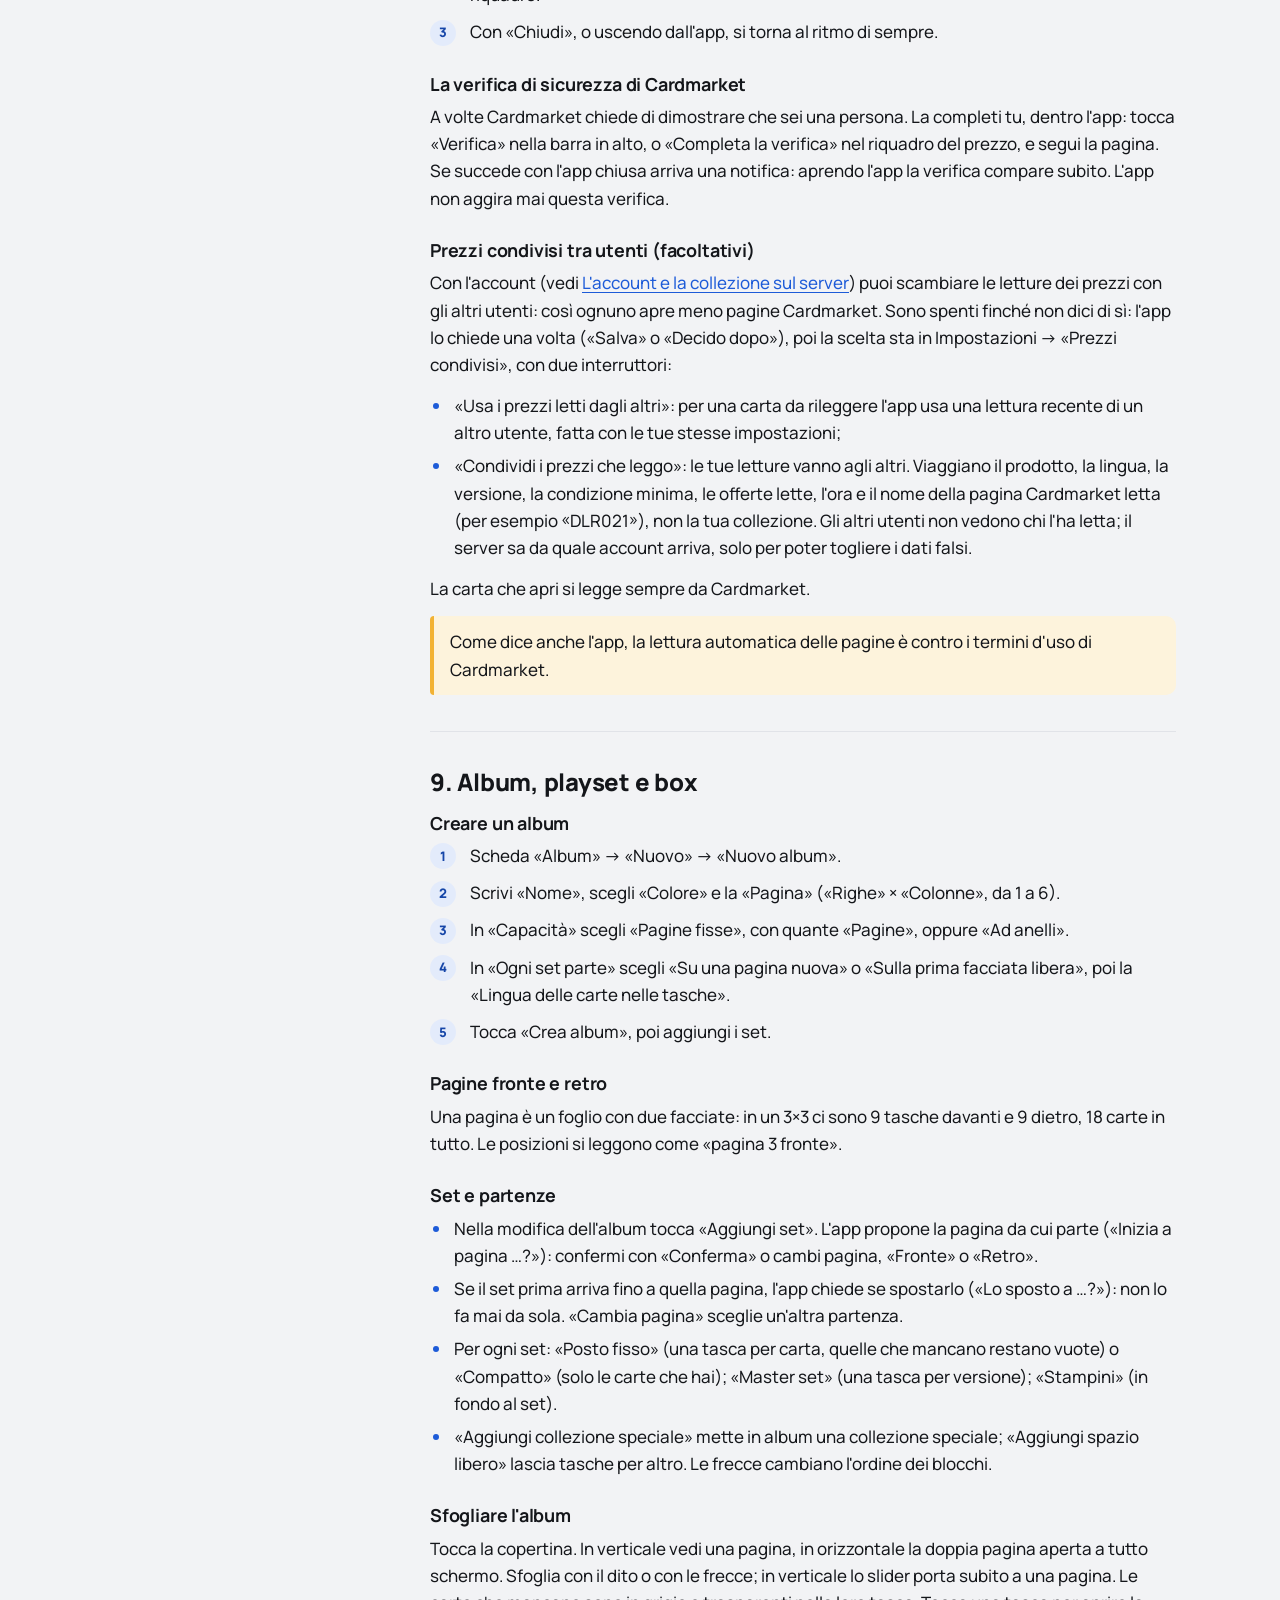
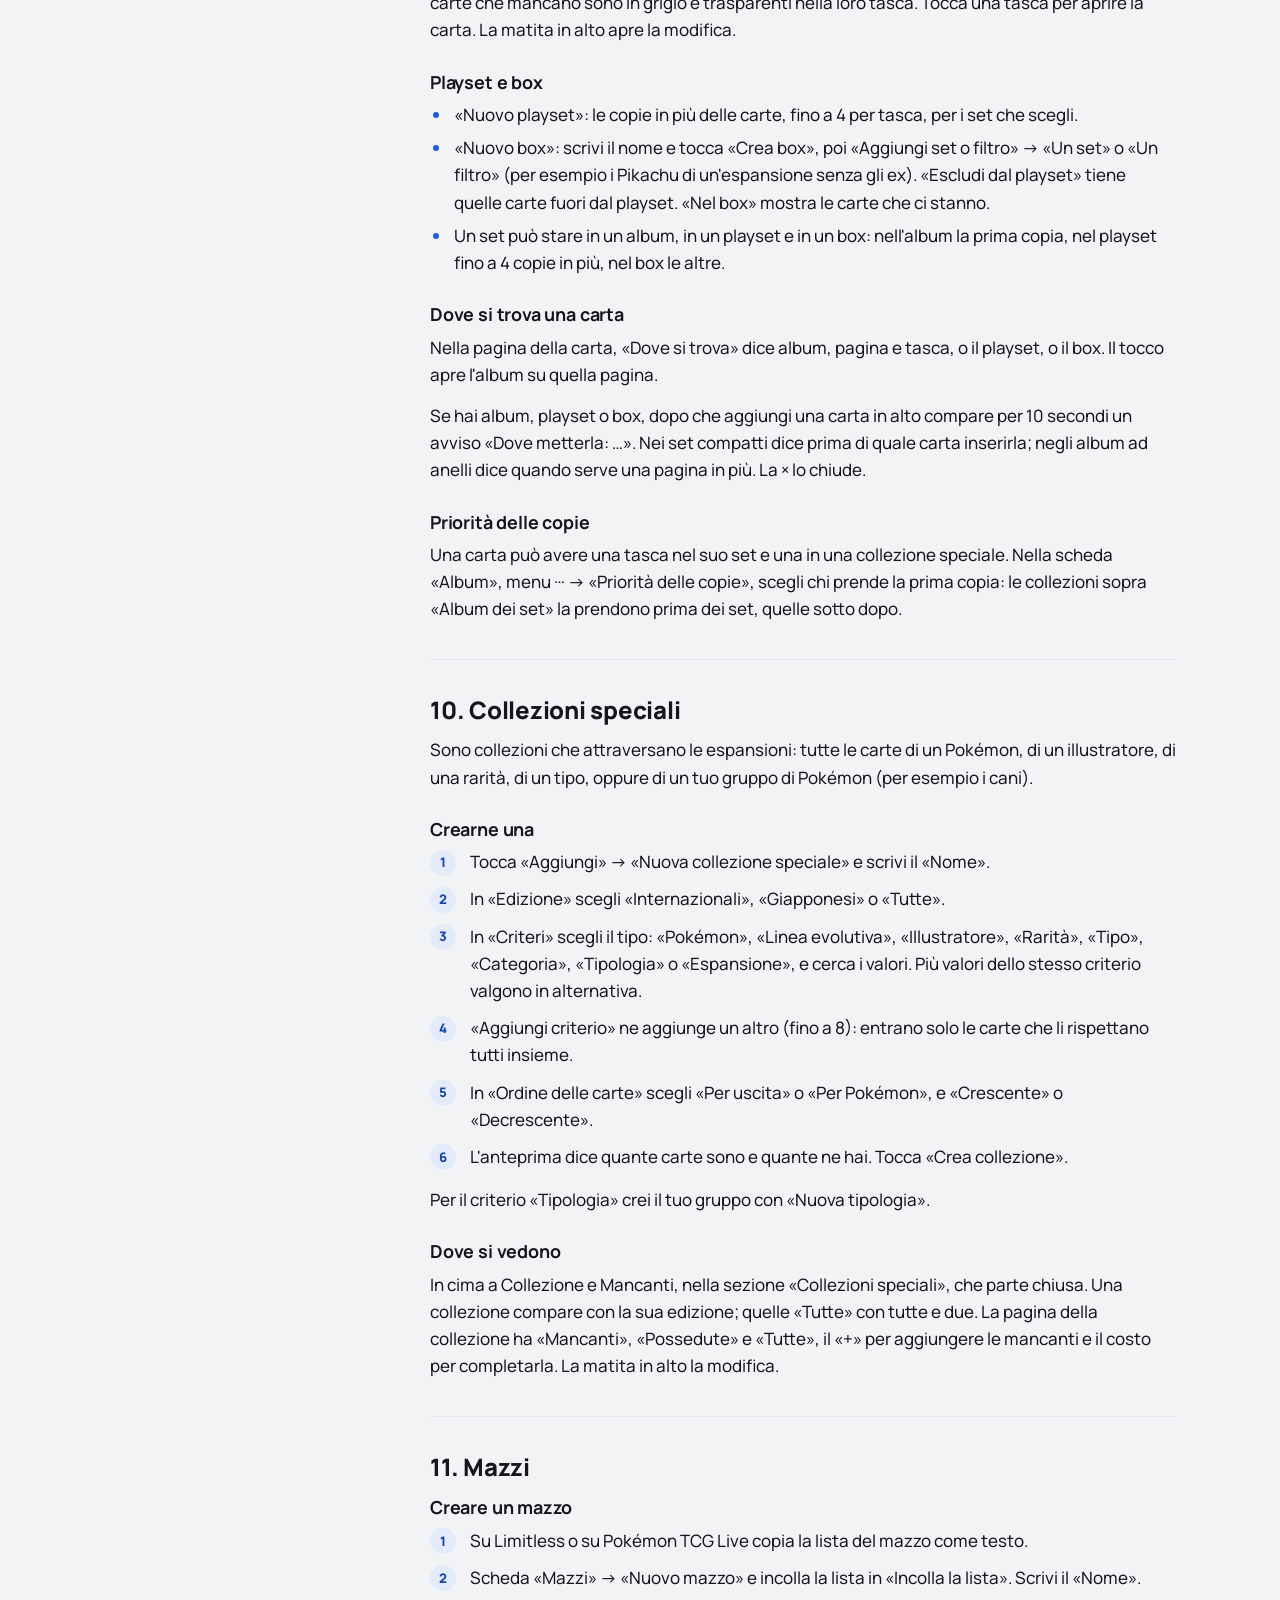
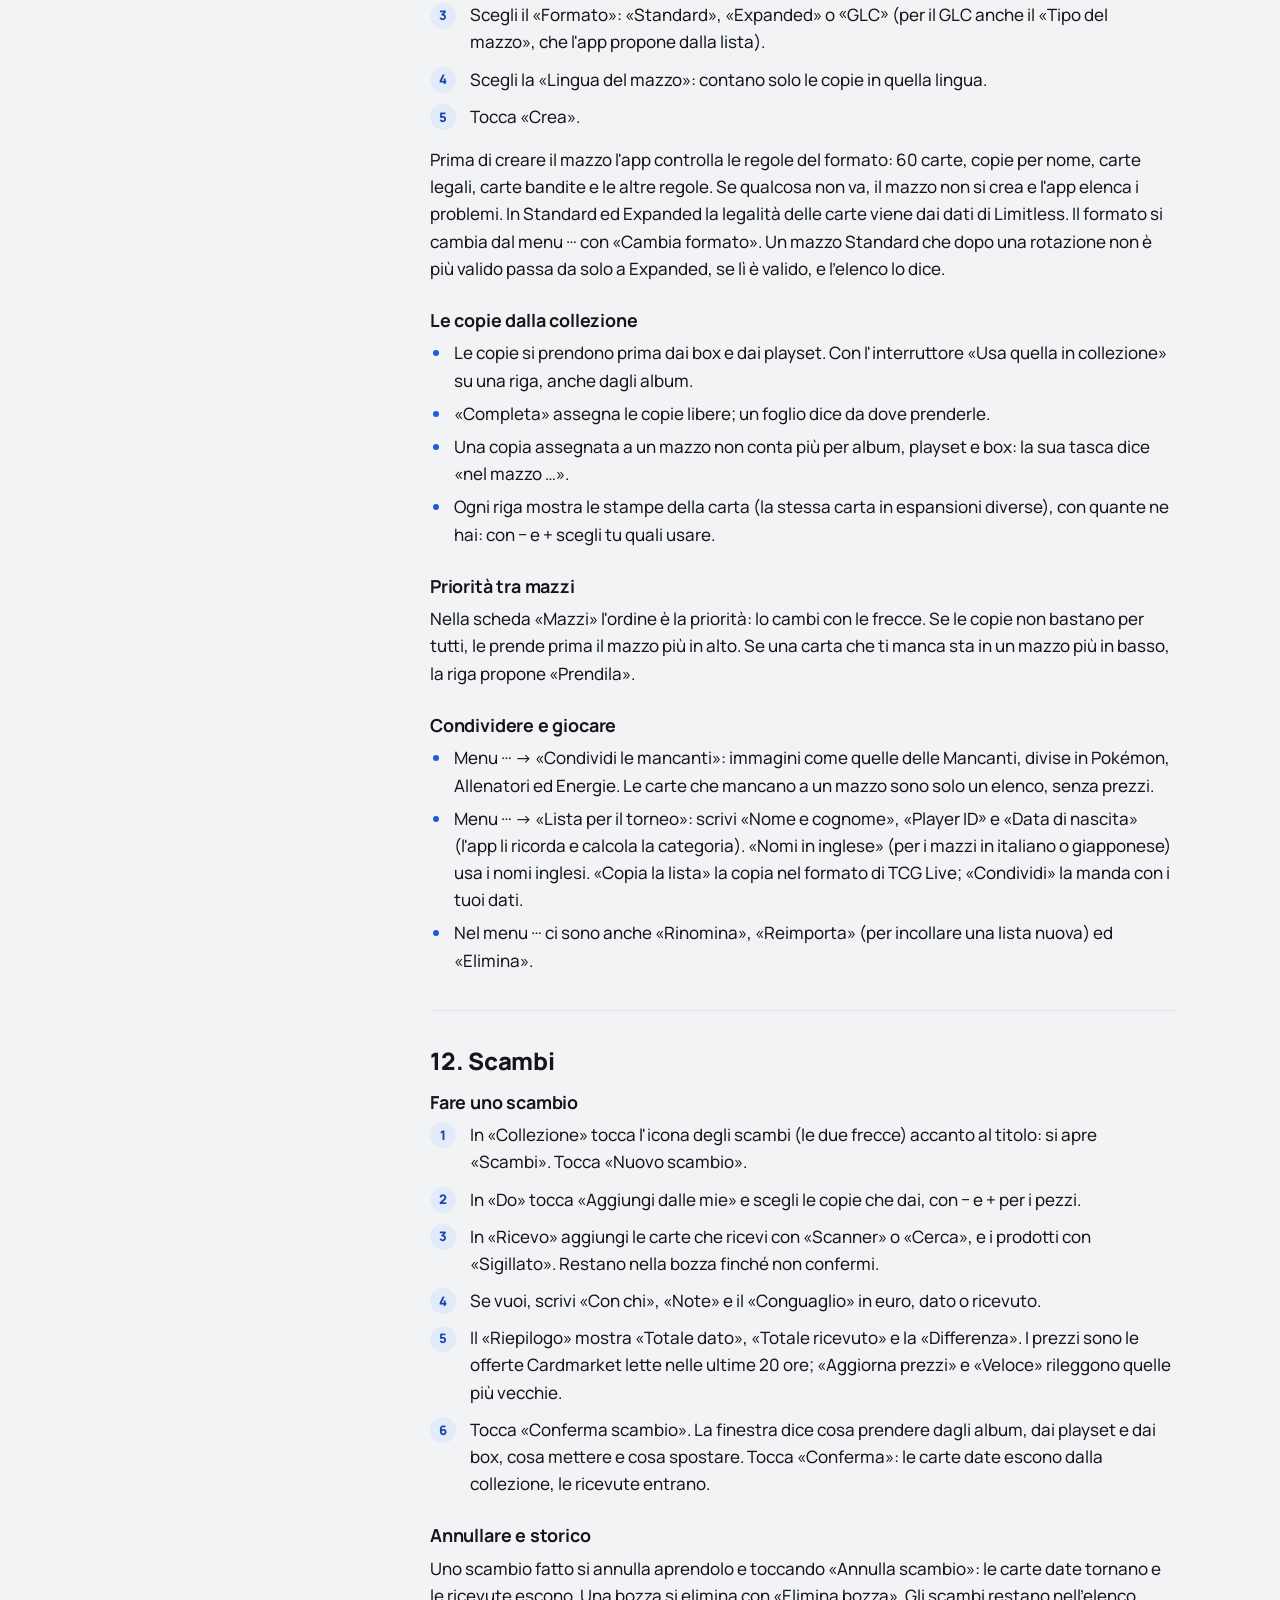
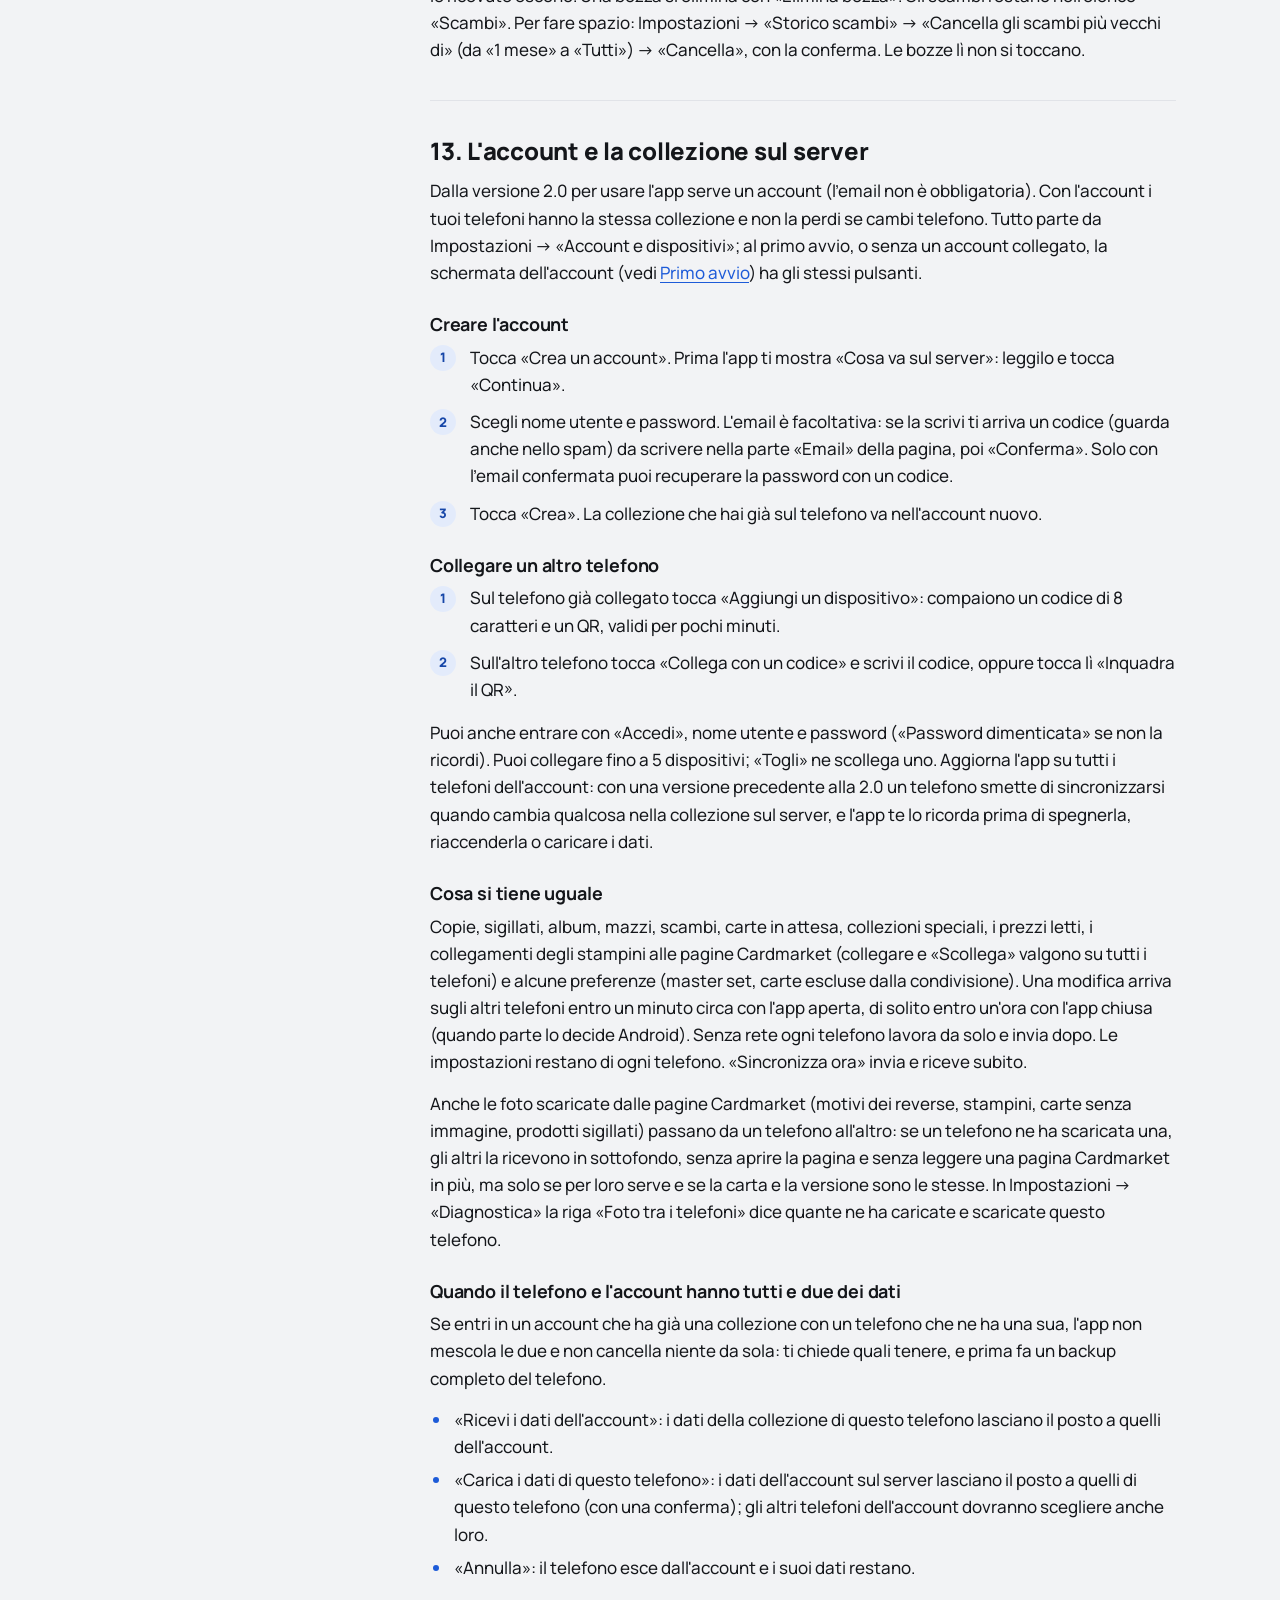
==== commit f7e3d9e8: "README e sito" ====
--- a/docs/guida.html
+++ b/docs/guida.html
@@ -24,7 +24,7 @@
 <main class="wrap doc">
 <header class="doc-head">
 <h1>Guida all'utilizzo</h1>
-<p class="muted">Aggiornata alla versione 1.9</p>
+<p class="muted">Aggiornata alla versione 2.0</p>
 <p>Questa guida spiega come si usa Cardoteca, passo per passo. I nomi tra «» sono quelli che trovi scritti nell'app:
 schede, pulsanti, menu e impostazioni.</p>
 </header>
@@ -44,7 +44,7 @@
 <li><a href="#collezioni-speciali">Collezioni speciali</a></li>
 <li><a href="#mazzi">Mazzi</a></li>
 <li><a href="#scambi">Scambi</a></li>
-<li><a href="#account">Più telefoni con un account</a></li>
+<li><a href="#account">L'account e la collezione sul server</a></li>
 <li><a href="#backup">Backup e cambio di telefono</a></li>
 <li><a href="#impostazioni">Impostazioni</a></li>
 <li><a href="#domande">Domande frequenti e problemi</a></li>
@@ -57,7 +57,7 @@
 <h3>Installare</h3>
 <ol>
 <li>Dal telefono apri la pagina delle <a href="https://github.com/Pizz089/Cardoteca/releases">versioni di Cardoteca</a> e,
-nella versione segnata «Latest» (per esempio «Cardoteca 1.9»), scarica il file <code>Cardoteca-build….apk</code>.</li>
+nella versione segnata «Latest» (per esempio «Cardoteca 2.0»), scarica il file <code>Cardoteca-build….apk</code>.</li>
 <li>Apri il file scaricato. Android chiede di permettere al browser (o all'app dei file) di installare app: concedilo.</li>
 <li>Play Protect, la protezione di Google, può avvisarti che l'app non è conosciuta, perché non arriva dal Play Store, e
 proporti di analizzarla. Puoi farla analizzare e poi installarla.</li>
@@ -81,22 +81,40 @@
 </ul>
 <p>«Controlla ora» guarda subito. Se torni da Anteprima a Stabile resti sulla versione che hai finché non esce una
 stabile più recente.</p>
+<p>Dalla versione 2.0 per usare l'app serve un account: se aggiorni da una versione precedente senza account, al primo
+avvio l'app te lo chiede (vedi <a href="#primo-avvio">Primo avvio</a>). I dati che hai sul telefono restano. Se hai più
+telefoni sullo stesso account, aggiornali tutti: un telefono con una versione vecchia può smettere di sincronizzarsi (vedi
+<a href="#account">L'account e la collezione sul server</a>).</p>
 <p class="back"><a href="#indice">Torna all'indice</a></p>
 </section>
 
 <section id="primo-avvio">
 <h2>2. Primo avvio</h2>
-<p>Al primo avvio, con la collezione vuota, l'app si apre su «Benvenuto in Cardoteca» e ti propone di portare qui la
-collezione che hai già:</p>
-<ul>
+<p>Dalla versione 2.0 per usare l'app serve un account. Al primo avvio, e ogni volta che il telefono non è collegato a un
+account, al posto delle schede compare la schermata «Cardoteca»: «Per usare l'app serve un account.» e «L'email non è
+obbligatoria.».</p>
+<ul>
+<li>«Crea un account»: scegli nome utente e password (l'email è facoltativa).</li>
+<li>«Accedi»: se hai già un account, con nome utente e password.</li>
+<li>«Collega con un codice»: con il codice o il QR mostrato da un telefono già collegato.</li>
+</ul>
+<p>Prima di ognuna l'app mostra «Cosa va sul server» (vedi <a href="#account">L'account e la collezione sul server</a>).
+Appena il telefono è collegato si apre la Collezione.</p>
+<p>Sotto, in «Hai già una collezione?», trovi le voci che funzionano anche senza account:</p>
+<ul>
+<li>«Importa un backup»: scegli un file di backup di Cardoteca.</li>
+<li>«Ripristina da Google Drive»: se salvavi i backup sul tuo Drive.</li>
 <li>«Trasferisci da PokéCollezione»: c'è solo se hai PokéCollezione sul telefono (vedi <a href="#backup">Backup e cambio di
 telefono</a>).</li>
-<li>«Importa un backup»: scegli un file di backup di Cardoteca.</li>
-<li>«Ripristina da Google Drive»: se salvavi i backup sul tuo Drive.</li>
-<li>«Entra con un account»: se usi già Cardoteca con un account su un altro telefono.</li>
-<li>«Inizia da zero»: parti con la collezione vuota.</li>
-</ul>
-<p>Ogni importazione ti chiede conferma prima di cambiare i dati.</p>
+<li>«Esporta un backup»: c'è solo se sul telefono ci sono già dei dati; salva la collezione in un file anche senza
+account.</li>
+</ul>
+<p>La collezione che porti qui finisce nell'account che crei dopo; se accedi a un account che ha già dei dati, l'app ti
+chiede quali tenere (vedi <a href="#account">L'account e la collezione sul server</a>). Ogni importazione ti chiede
+conferma prima di cambiare i dati.</p>
+<p>Senza rete i pulsanti dell'account danno un errore di rete: «Riprova», in fondo, ricontrolla il server. Se il server
+dell'app è spento o in manutenzione la schermata non compare e l'app si apre come prima, con il benvenuto «Benvenuto in
+Cardoteca» se la collezione è vuota.</p>
 <p class="back"><a href="#indice">Torna all'indice</a></p>
 </section>
 
@@ -293,8 +311,8 @@
 <p>In cima a Impostazioni → «Prezzi» scegli come l'app usa Cardmarket. Vale subito, per questo telefono:</p>
 <ul>
 <li>«Automatici» (di partenza): i prezzi della collezione si aggiornano da soli, come scegli in «Aggiornamento
-automatico» (con un account, solo se il telefono ha acceso «Questo telefono legge i prezzi in automatico», vedi
-<a href="#account">Più telefoni con un account</a>).</li>
+automatico» (con la collezione sul server accesa, solo se il telefono ha acceso «Questo telefono legge i prezzi in
+automatico», vedi <a href="#account">L'account e la collezione sul server</a>).</li>
 <li>«Solo quando apro la carta»: l'app non legge niente da sola. Il prezzo si aggiorna quando apri la carta, la scansioni,
 tocchi «Aggiorna prezzi» o un aggiornamento veloce, o lavori in uno scambio.</li>
 <li>«Nessun prezzo»: l'app non legge Cardmarket e non mostra prezzi, stime né andamenti, solo le carte. Il pulsante
@@ -340,7 +358,7 @@
 in alto, o «Completa la verifica» nel riquadro del prezzo, e segui la pagina. Se succede con l'app chiusa arriva una
 notifica: aprendo l'app la verifica compare subito. L'app non aggira mai questa verifica.</p>
 <h3>Prezzi condivisi tra utenti (facoltativi)</h3>
-<p>Con un account (vedi <a href="#account">Più telefoni con un account</a>) puoi scambiare le letture dei prezzi con gli
+<p>Con l'account (vedi <a href="#account">L'account e la collezione sul server</a>) puoi scambiare le letture dei prezzi con gli
 altri utenti: così ognuno apre meno pagine Cardmarket. Sono spenti finché non dici di sì: l'app lo chiede una volta
 («Salva» o «Decido dopo»), poi la scelta sta in Impostazioni → «Prezzi condivisi», con due interruttori:</p>
 <ul>
@@ -490,57 +508,86 @@
 </section>
 
 <section id="account">
-<h2>13. Più telefoni con un account (facoltativo)</h2>
-<p>Senza account l'app funziona come sempre. Con un account i tuoi telefoni hanno la stessa collezione. Tutto parte da
-Impostazioni → «Account e dispositivi».</p>
+<h2>13. L'account e la collezione sul server</h2>
+<p>Dalla versione 2.0 per usare l'app serve un account (l'email non è obbligatoria). Con l'account i tuoi telefoni hanno la
+stessa collezione e non la perdi se cambi telefono. Tutto parte da Impostazioni → «Account e dispositivi»; al primo
+avvio, o senza un account collegato, la schermata dell'account (vedi <a href="#primo-avvio">Primo avvio</a>) ha gli
+stessi pulsanti.</p>
 <h3>Creare l'account</h3>
 <ol>
 <li>Tocca «Crea un account». Prima l'app ti mostra «Cosa va sul server»: leggilo e tocca «Continua».</li>
 <li>Scegli nome utente e password. L'email è facoltativa: se la scrivi ti arriva un codice (guarda anche
 nello spam) da scrivere nella parte «Email» della pagina, poi «Conferma». Solo con l'email confermata puoi recuperare la
 password con un codice.</li>
-<li>Tocca «Crea».</li>
+<li>Tocca «Crea». La collezione che hai già sul telefono va nell'account nuovo.</li>
 </ol>
 <h3>Collegare un altro telefono</h3>
 <ol>
 <li>Sul telefono già collegato tocca «Aggiungi un dispositivo»: compaiono un codice di 8 caratteri e un QR, validi per
 pochi minuti.</li>
-<li>Sull'altro telefono, in «Account e dispositivi», tocca «Collega con un codice» e scrivi il codice, oppure tocca lì
-«Inquadra il QR».</li>
+<li>Sull'altro telefono tocca «Collega con un codice» e scrivi il codice, oppure tocca lì «Inquadra il QR».</li>
 </ol>
 <p>Puoi anche entrare con «Accedi», nome utente e password («Password dimenticata» se non la ricordi). Puoi collegare fino a 5
-dispositivi; «Togli» ne scollega uno.</p>
+dispositivi; «Togli» ne scollega uno. Aggiorna l'app su tutti i telefoni dell'account: con una versione precedente alla 2.0
+un telefono smette di sincronizzarsi quando cambia qualcosa nella collezione sul server, e l'app te lo ricorda prima di
+spegnerla, riaccenderla o caricare i dati.</p>
 <h3>Cosa si tiene uguale</h3>
 <p>Copie, sigillati, album, mazzi, scambi, carte in attesa, collezioni speciali, i prezzi letti, i collegamenti degli stampini
 alle pagine Cardmarket (collegare e «Scollega» valgono su tutti i telefoni) e alcune preferenze (master
-set, carte escluse dalla condivisione). Una modifica arriva sugli altri telefoni entro una quindicina di secondi con l'app aperta, di solito entro
-un quarto d'ora con l'app chiusa (quando parte lo decide Android). Senza rete ogni telefono lavora da solo e invia dopo. Le impostazioni restano di ogni
-telefono. «Sincronizza ora» invia e riceve subito.</p>
-<p>Anche le foto scaricate dalle pagine Cardmarket (motivi dei reverse, stampini, carte senza immagine) passano da un telefono
-all'altro: se un telefono ne ha scaricata una, gli altri la ricevono in sottofondo, senza aprire la pagina e senza leggere una
-pagina Cardmarket in più, ma solo se per loro serve e se la carta e la versione sono le stesse. In Impostazioni → «Diagnostica» la
-riga «Foto tra i telefoni» dice quante ne ha caricate e scaricate questo telefono.</p>
-<p>Se entri in un account che ha già una collezione con un telefono che ne ha una sua, l'app non mescola le due: puoi solo sostituire i
-dati del telefono con quelli dell'account («Sostituisci», con un backup completo prima) o uscire («Annulla ed esci»).</p>
+set, carte escluse dalla condivisione). Una modifica arriva sugli altri telefoni entro un minuto circa con l'app aperta, di
+solito entro un'ora con l'app chiusa (quando parte lo decide Android). Senza rete ogni telefono lavora da solo e invia dopo.
+Le impostazioni restano di ogni telefono. «Sincronizza ora» invia e riceve subito.</p>
+<p>Anche le foto scaricate dalle pagine Cardmarket (motivi dei reverse, stampini, carte senza immagine, prodotti sigillati)
+passano da un telefono all'altro: se un telefono ne ha scaricata una, gli altri la ricevono in sottofondo, senza aprire la
+pagina e senza leggere una pagina Cardmarket in più, ma solo se per loro serve e se la carta e la versione sono le stesse.
+In Impostazioni → «Diagnostica» la riga «Foto tra i telefoni» dice quante ne ha caricate e scaricate questo telefono.</p>
+<h3>Quando il telefono e l'account hanno tutti e due dei dati</h3>
+<p>Se entri in un account che ha già una collezione con un telefono che ne ha una sua, l'app non mescola le due e non
+cancella niente da sola: ti chiede quali tenere, e prima fa un backup completo del telefono.</p>
+<ul>
+<li>«Ricevi i dati dell'account»: i dati della collezione di questo telefono lasciano il posto a quelli dell'account.</li>
+<li>«Carica i dati di questo telefono»: i dati dell'account sul server lasciano il posto a quelli di questo telefono (con
+una conferma); gli altri telefoni dell'account dovranno scegliere anche loro.</li>
+<li>«Annulla»: il telefono esce dall'account e i suoi dati restano.</li>
+</ul>
+<p>La stessa scelta compare quando un altro telefono ha caricato i suoi dati o ha riacceso la collezione sul server. Finché
+non scegli, in alto sulle schede c'è la barra «Da decidere…» con «Scegli», che apre «Account e dispositivi». Se un altro
+telefono sta ancora caricando i suoi dati, «Ricevi i dati dell'account» è spento e la pagina lo dice: potrai riceverli
+quando ha finito.</p>
+<h3>Spegnere la collezione sul server</h3>
+<p>Nella scheda «Sincronizzazione» l'interruttore «Collezione sul server» è acceso di partenza. Spegnendolo (con una
+conferma) la collezione, i prezzi letti e le foto spariscono dal server: da subito non li vede più nessuno e si cancellano
+del tutto entro pochi giorni. Vale per tutto l'account: i telefoni smettono di tenersi uguali, ma su ogni telefono resta
+tutto e l'account resta. Con la collezione sul server spenta ogni telefono aggiorna i suoi prezzi da solo e passa da solo le
+sue carte in attesa.</p>
+<p>Riaccendendolo (con una conferma) i dati di questo telefono vanno sul server, e gli altri telefoni dell'account scelgono se
+riceverli o caricare i loro.</p>
 <h3>I telefoni che leggono i prezzi</h3>
 <p>In «Telefoni che leggono i prezzi» l'interruttore «Questo telefono legge i prezzi in automatico» dice quali telefoni
 aggiornano i prezzi da soli: se sono più d'uno si dividono le carte. Le letture che chiedi tu, come aprire una carta,
 funzionano su tutti. Le carte in attesa passano in collezione sul primo telefono che legge i prezzi (con un solo telefono nell'account passano
 comunque). Passando a «Solo quando apro la carta» o «Nessun prezzo» l'interruttore si spegne, e tornando ad «Automatici»
-resta spento finché non lo riaccendi tu.</p>
+resta spento finché non lo riaccendi tu. Tutto questo vale con la collezione sul server accesa.</p>
 <h3>Cosa va sul server</h3>
-<p>Sul server gestito dallo sviluppatore vanno il nome utente, l'email se la scrivi, il nome dei dispositivi, le righe della
-collezione, i prezzi letti e alcune preferenze, le foto scaricate dalle pagine Cardmarket (solo per i telefoni del tuo account) e non le altre immagini; per poco tempo anche l'indirizzo IP e la data dell'ultimo contatto e, se accendi i prezzi condivisi, le letture che condividi. Senza account il server riceve solo il conteggio anonimo delle installazioni (vedi «Impostazioni»). La password non lascia mai il telefono. I dettagli sono
-nella schermata «Cosa va sul server» e nell'<a href="privacy.html">informativa sulla privacy</a>.</p>
+<p>Sul server gestito dallo sviluppatore vanno il nome utente, l'email se la scrivi, il nome dei dispositivi e la versione
+dell'app di ciascuno; finché la collezione sul server è accesa anche le righe della collezione, i prezzi letti, alcune
+preferenze e le foto scaricate dalle pagine Cardmarket (solo per i telefoni del tuo account), non le altre immagini; per
+poco tempo anche l'indirizzo IP e la data dell'ultimo contatto e, se accendi i prezzi condivisi, le letture che condividi.
+La password non lascia mai il telefono. I dettagli sono nella schermata «Cosa va sul server» e nell'<a
+href="privacy.html">informativa sulla privacy</a>.</p>
+<h3>Uscire e cancellare</h3>
 <p>«Esci da questo dispositivo» scollega questo telefono, «Esci da tutti gli altri dispositivi» scollega gli altri. «Cancella
-l'account» toglie dal server l'account e i suoi dati; i dati sul telefono restano.</p>
+l'account» toglie dal server l'account e i suoi dati entro pochi giorni; i dati sul telefono restano. Dopo l'uscita o la
+cancellazione l'app torna alla schermata dell'account: per usarla serve di nuovo un account. Un account senza contatti da
+24 mesi si cancella da solo; l'app aperta tiene vivo il contatto.</p>
 <p class="back"><a href="#indice">Torna all'indice</a></p>
 </section>
 
 <section id="backup">
 <h2>14. Backup e cambio di telefono</h2>
-<p>Tutto sta in Impostazioni → «Backup». Fai un backup ogni tanto e tienilo fuori dal telefono: se cambi telefono o
-disinstalli l'app, senza account è il modo sicuro per recuperare la collezione.</p>
+<p>Tutto sta in Impostazioni → «Backup». Fai un backup ogni tanto e tienilo fuori dal telefono: con la collezione sul
+server spenta, se cambi telefono o disinstalli l'app, è il modo sicuro per recuperare la collezione, e anche con la
+collezione sul server accesa resta una copia in più.</p>
 <h3>A mano</h3>
 <ul>
 <li>«Esporta backup» salva in un file collezione, carte in attesa, album, mazzi, scambi, prezzi letti e impostazioni.</li>
@@ -549,8 +596,11 @@
 <li>«Foto scaricate da Cardmarket» mette nel backup le foto scaricate dalle pagine Cardmarket; «Tutte le immagini», solo nel
 backup a mano, anche tutte le altre (il file diventa grande).</li>
 </ul>
-<p>Importare un backup su un telefono collegato a un account lo scollega dall'account, così i dati del backup non vanno
-sugli altri telefoni.</p>
+<p>Importare un backup su un telefono collegato a un account non lo scollega più. Se l'account ha già dei dati della
+collezione, dopo il riavvio scegli se tenerli o caricare sull'account quelli del backup (vedi <a href="#account">L'account
+e la collezione sul server</a>), e i dati del backup vanno sugli altri telefoni solo se scegli «Carica i dati di questo
+telefono». Se invece sull'account non c'è ancora nessun dato della collezione, dopo il riavvio i dati del backup vanno sul
+server senza chiedere, come per un account nuovo.</p>
 <h3>Backup automatico</h3>
 <ol>
 <li>Accendi «Backup automatico» e scegli la cartella in cui salvarlo (dopo la cambi con «Scegli cartella»).</li>
@@ -569,15 +619,16 @@
 anche con i dati mobili, dopo una conferma con il peso del file; «Spegni Drive» lo spegne e lascia i file sul Drive. Due
 telefoni con lo stesso account Google sulla stessa cartella si cancellano a vicenda i backup oltre il numero da tenere.</p>
 <h3>Cambio di telefono</h3>
-<p>Installa Cardoteca sul telefono nuovo. Nella schermata di benvenuto scegli «Importa un backup», «Ripristina da Google
-Drive» o «Entra con un account».</p>
+<p>Installa Cardoteca sul telefono nuovo ed entra con il tuo account («Accedi» o «Collega con un codice»): con la
+collezione sul server accesa la collezione arriva da sola. Puoi anche partire da un backup con «Importa un backup» o
+«Ripristina da Google Drive» nella schermata dell'account.</p>
 <h3>Da PokéCollezione</h3>
 <ol>
 <li>Installa Cardoteca.</li>
 <li>Dalle <a href="https://github.com/Pizz089/Cardoteca/releases">versioni di Cardoteca</a> installa anche «PokéCollezione:
 ultimo aggiornamento».</li>
-<li>In PokéCollezione tocca «Trasferisci a Cardoteca» (ci arrivi anche da «Trasferisci da PokéCollezione» nel benvenuto
-di Cardoteca) e conferma in Cardoteca.</li>
+<li>In PokéCollezione tocca «Trasferisci a Cardoteca» (ci arrivi anche da «Trasferisci da PokéCollezione» nella schermata
+dell'account di Cardoteca) e conferma in Cardoteca.</li>
 </ol>
 <p>Collezione, album, prezzi letti e impostazioni passano nella nuova app. Dopo il passaggio puoi disinstallare
 PokéCollezione.</p>
@@ -594,7 +645,7 @@
 <li>«Aggiornamento automatico»: quando l'app aggiorna i prezzi da sola e quante pagine Cardmarket all'ora.</li>
 <li>«Carte»: «Effetto olografico», acceso o spento.</li>
 <li>«Backup»: backup a mano, automatico e su Google Drive.</li>
-<li>«Account e dispositivi»: l'account facoltativo, i telefoni collegati e la sincronizzazione.</li>
+<li>«Account e dispositivi»: l'account, i telefoni collegati, la collezione sul server e la sincronizzazione.</li>
 <li>«Prezzi condivisi»: i due interruttori per usare e condividere le letture dei prezzi.</li>
 <li>«Aggiornamenti dell'app»: versione installata, canale e «Controlla ora».</li>
 <li>«Diagnostica»: immagini e loghi, pagine Cardmarket, blocchi e ultimo errore, utile per segnalare un problema. Ci trovi
@@ -617,7 +668,7 @@
 <li>Guarda la barra in alto. «A rate: …» vuol dire che sono finite le pagine dell'ora: riprende da sola all'ora scritta.
 «Cardmarket ha chiesto di rallentare: …» è un blocco di Cardmarket: l'app aspetta e riprende. «In pausa»: tocca
 «Riprendi».</li>
-<li>Con un account guarda Impostazioni → «Account e dispositivi» → «Telefoni che leggono i prezzi»: se «Questo telefono legge i prezzi in automatico» è spento, il telefono non legge niente da solo.</li>
+<li>Con la collezione sul server accesa guarda Impostazioni → «Account e dispositivi» → «Telefoni che leggono i prezzi»: se «Questo telefono legge i prezzi in automatico» è spento, il telefono non legge niente da solo.</li>
 <li>Con la stima accesa le carte mai lette non si leggono da sole: apri la carta o tocca «Aggiorna prezzi».</li>
 <li>Con l'app chiusa è Android a decidere quando leggere: aprire l'app fa ripartire le letture.</li>
 <li>«Nessuna offerta in … su Cardmarket»: in quella lingua, con la tua «Condizione minima», oggi non ci sono offerte.</li>
@@ -648,8 +699,14 @@
 <details>
 <summary>Manca la foto di una carta</summary>
 <p>Nella pagina della carta compare un riquadro «Manca la foto…». Tocca «Scarica la foto da Cardmarket»: si apre la sua
-pagina Cardmarket, la foto si scarica da sola e resta salvata. Con un account può arrivare dall'altro tuo telefono se l'ha già
-scaricata; altrimenti arriva da sola alla lettura del prezzo successiva su questo telefono.</p>
+pagina Cardmarket, la foto si scarica da sola e resta salvata. Con la collezione sul server accesa può arrivare dall'altro tuo telefono se l'ha
+già scaricata; altrimenti arriva da sola alla lettura del prezzo successiva su questo telefono.</p>
+</details>
+<details>
+<summary>L'app mi chiede un account e non apre le schede</summary>
+<p>Dalla versione 2.0 serve un account: creane uno (anche senza email) o entra con quello che hai. I dati che hai già sul
+telefono restano. Se non vuoi tenere la collezione sul server, dopo spegni «Collezione sul server» in Impostazioni →
+«Account e dispositivi». Se la schermata dice che il server non risponde, controlla la rete e tocca «Riprova».</p>
 </details>
 <details>
 <summary>Dove vedo gli errori</summary>
